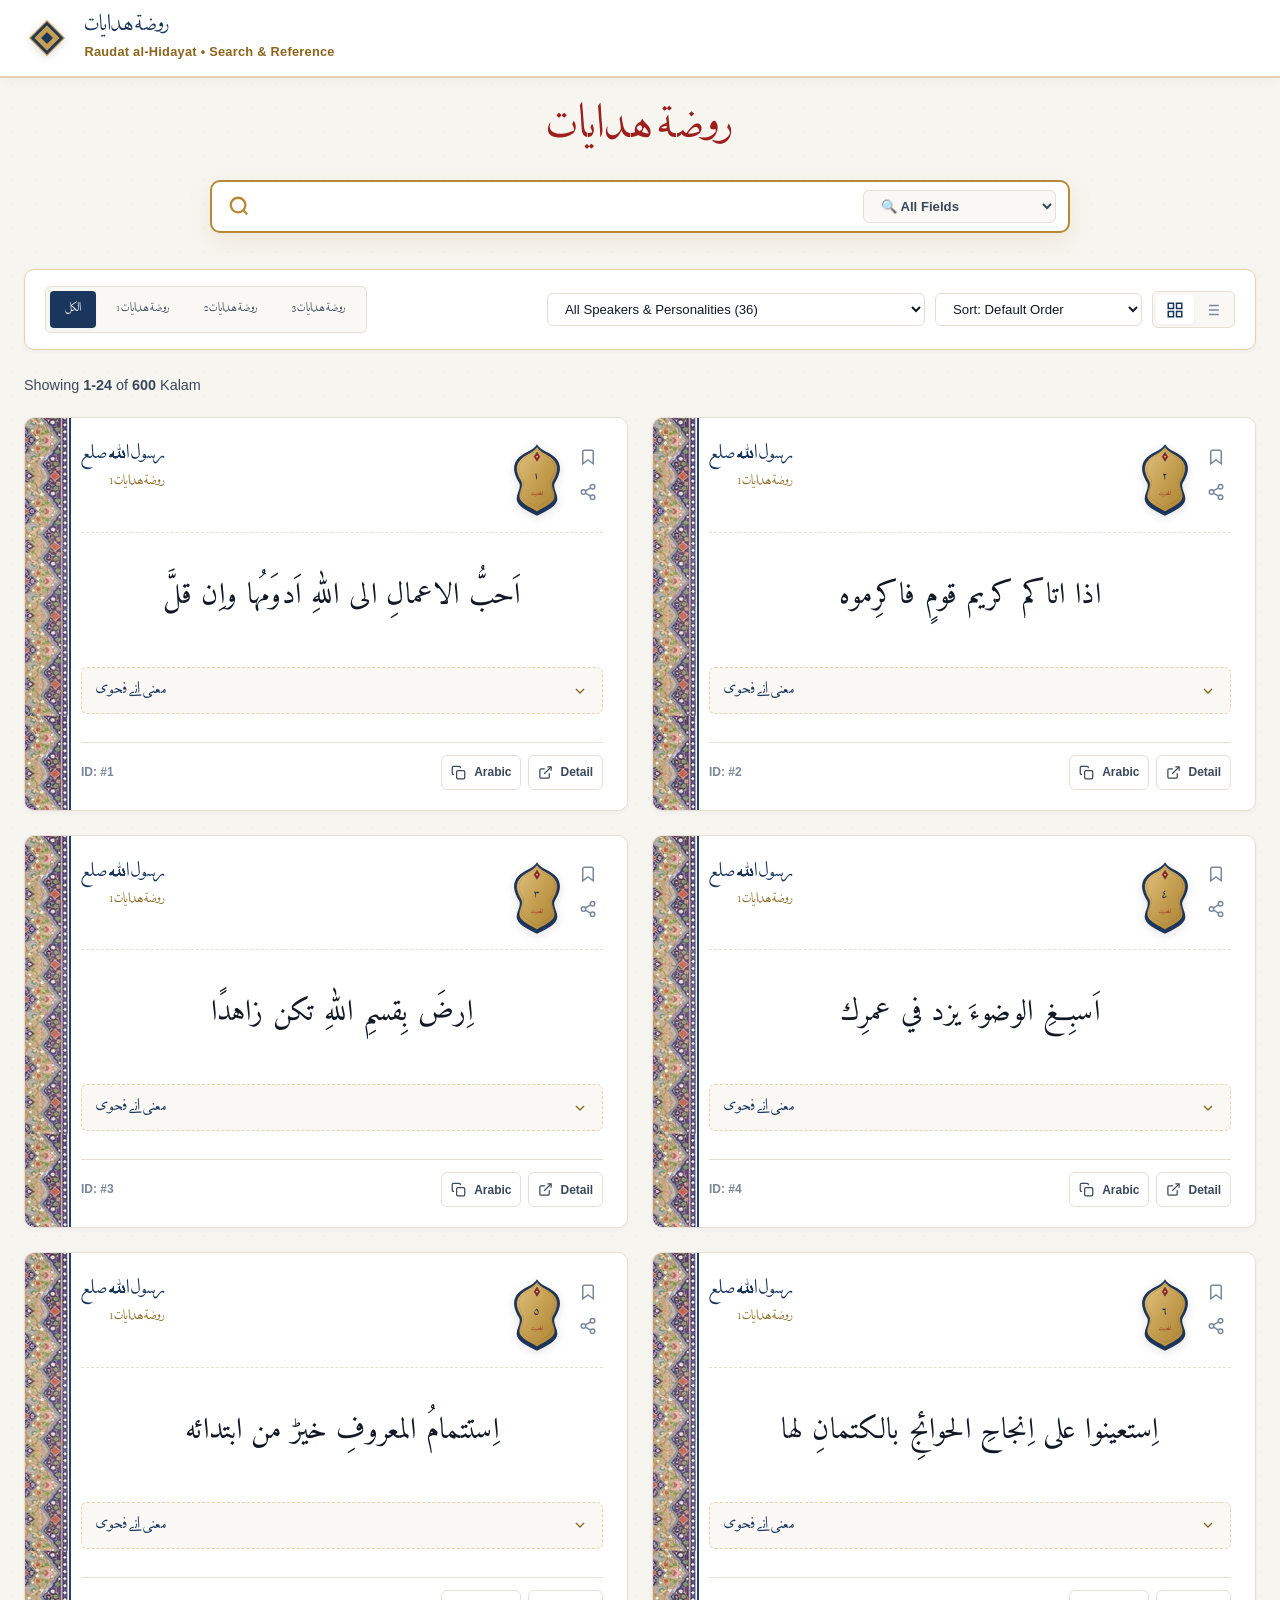
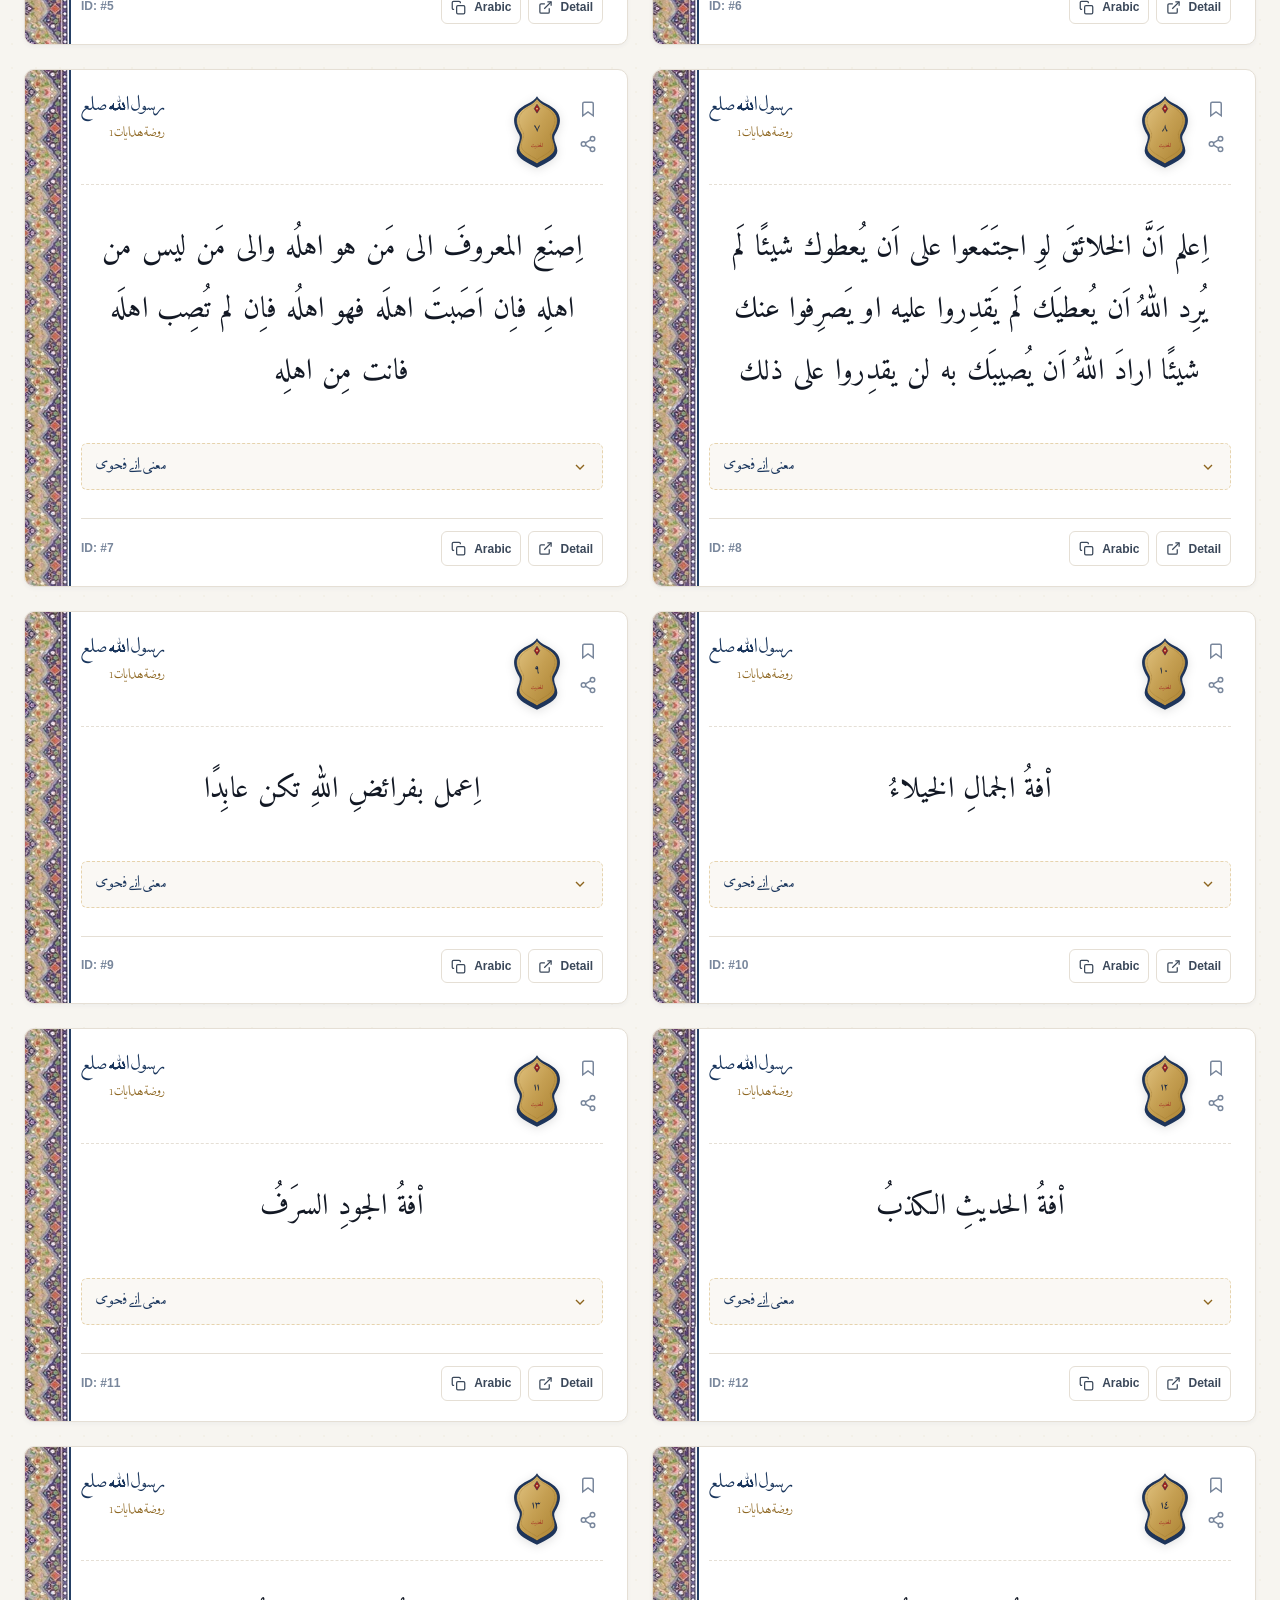
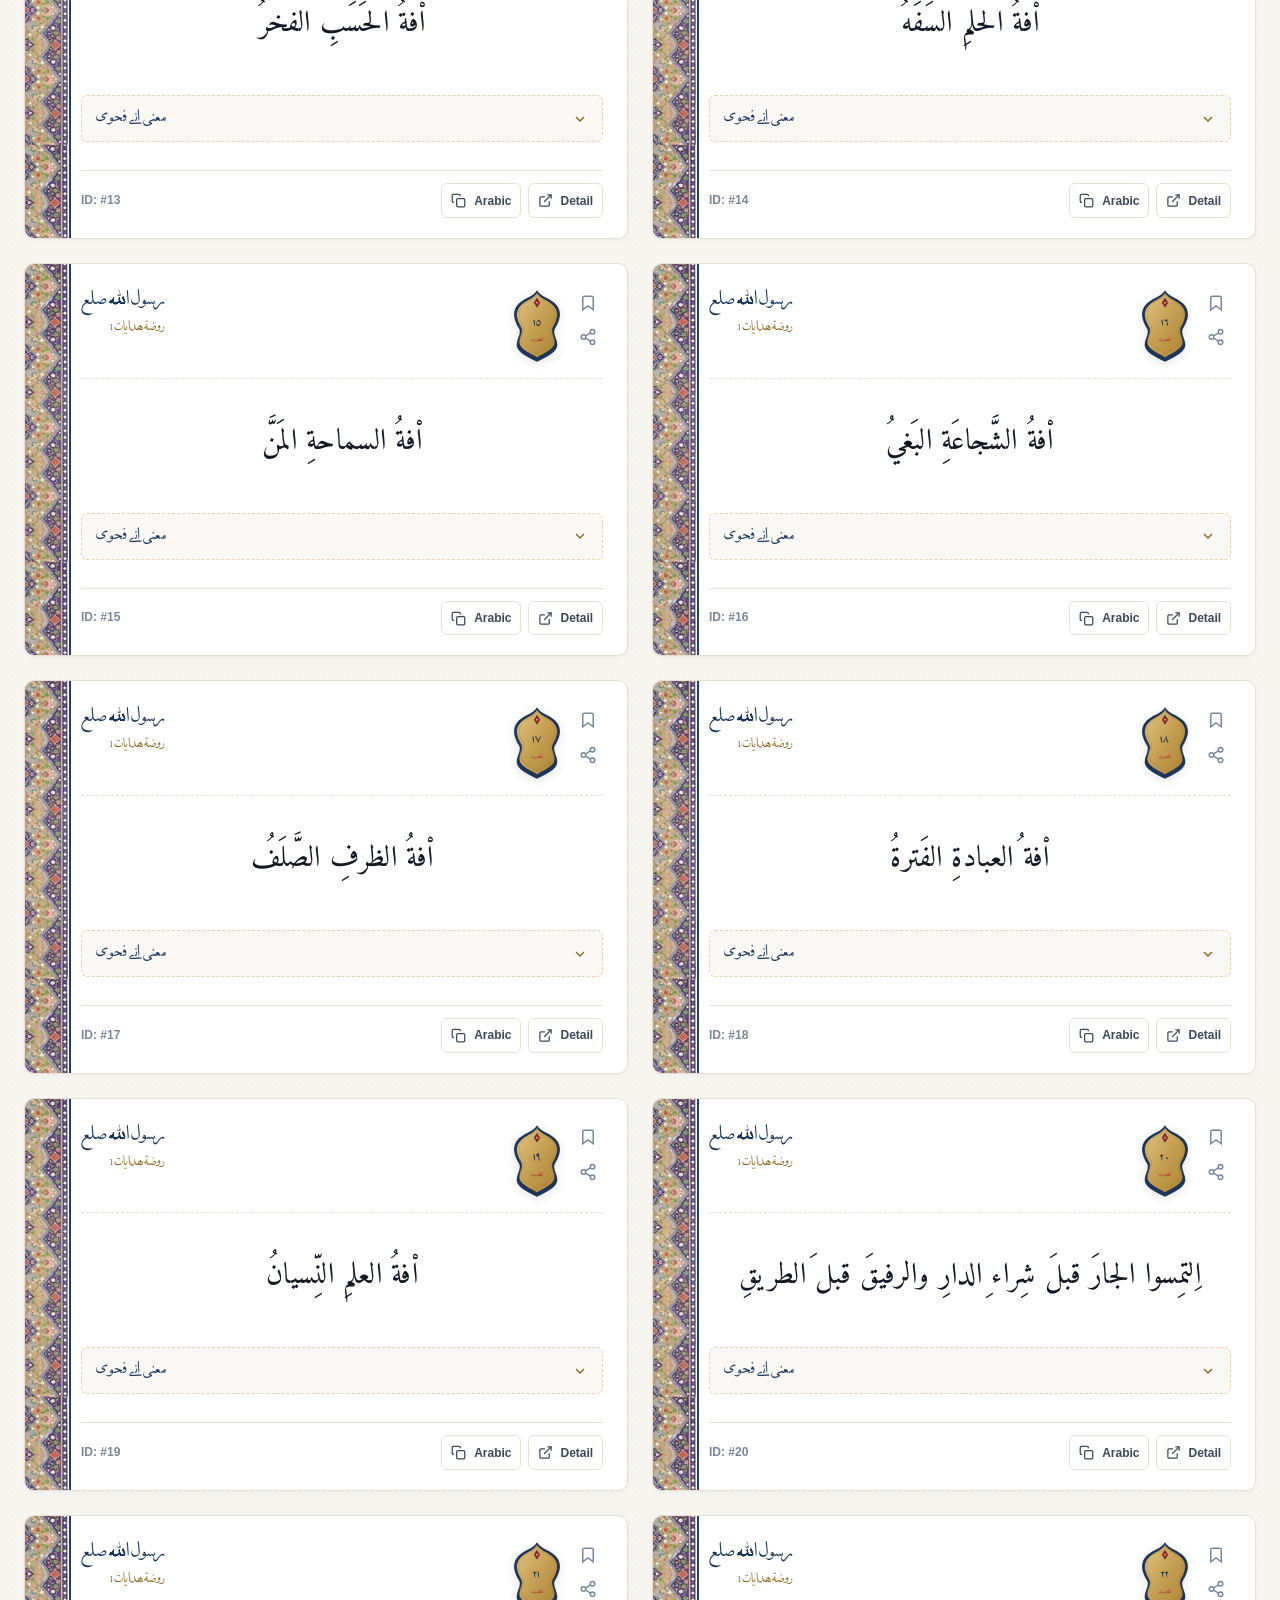
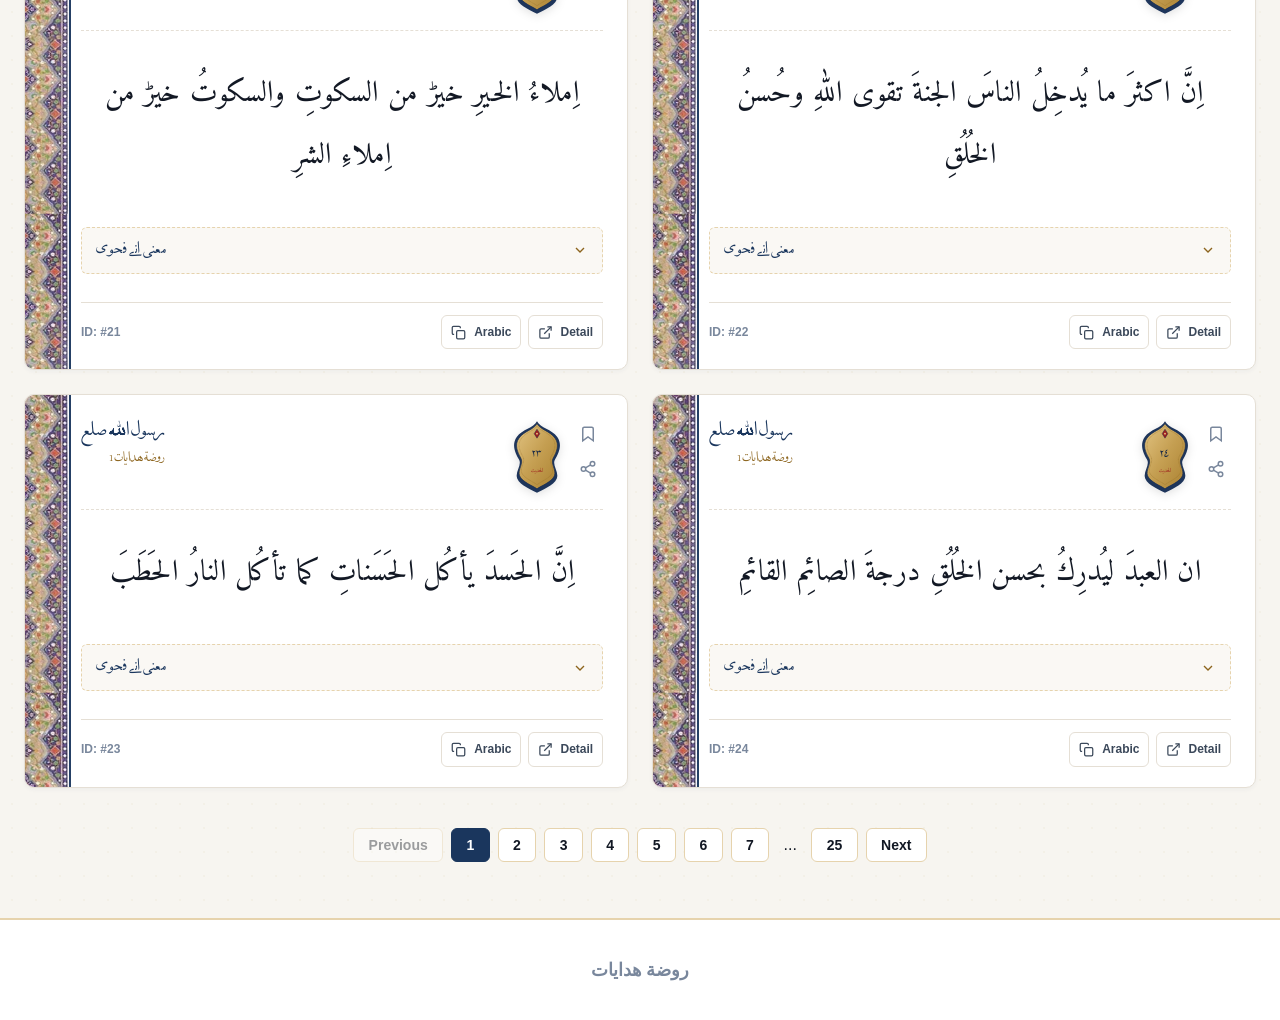
==== index.html @ 9f3b9588 "Update collapsible translation label to معنى انے فحوى" ====
<!DOCTYPE html>
<html lang="en" data-theme="light">
<head>
  <meta charset="UTF-8">
  <meta name="viewport" content="width=device-width, initial-scale=1.0">
  <title>Raudat al-Hidayat • Search Engine & Knowledge Base</title>
  <meta name="description" content="Comprehensive full-text search engine for Raudat al-Hidayat (روضة هدايات) with Arabic, Lisan al-Dawat, and English translations.">
  <link rel="stylesheet" href="css/fonts.css?v=4.5">
  <link rel="stylesheet" href="css/styles.css?v=4.5">
</head>
<body>

  <!-- App Header -->
  <header class="app-header">
    <div class="container">
      <nav class="header-nav">
        <a href="javascript:void(0)" class="brand-logo" onclick="resetFilters()" style="cursor:pointer;">
          <div class="brand-crest">
            <svg width="38" height="38" viewBox="0 0 100 100" fill="none">
              <polygon points="50,5 95,50 50,95 5,50" fill="#1a365d" stroke="#b68936" stroke-width="3" />
              <polygon points="50,16 84,50 50,84 16,50" fill="#c59f52" stroke="#1a365d" stroke-width="1.5" />
              <polygon points="50,34 66,50 50,66 34,50" fill="#1a365d" stroke="#b68936" stroke-width="1" />
            </svg>
          </div>
          <div class="brand-text">
            <h1>روضة هدايات</h1>
            <p>Raudat al-Hidayat • Search & Reference</p>
          </div>
        </a>
      </nav>
    </div>
  </header>

  <!-- Main Content Container -->
  <main class="container">
    <!-- Hero Section -->
    <section class="hero-section">
      <h2 class="hero-title-arabic">روضة هدايات</h2>

      <!-- Search Box -->
      <div class="search-wrapper">
        <div class="search-box">
          <svg class="search-icon-svg" width="22" height="22" viewBox="0 0 24 24" fill="none" stroke="currentColor" stroke-width="2.5">
            <circle cx="11" cy="11" r="8"></circle><line x1="21" y1="21" x2="16.65" y2="16.65"></line>
          </svg>
          <input 
            type="text" 
            id="searchInput" 
            class="search-input" 
            placeholder=""
            autocomplete="off"
            spellcheck="false"
          >
          <button id="searchClearBtn" class="search-clear-btn" title="Clear Search">
            <svg width="18" height="18" viewBox="0 0 24 24" fill="none" stroke="currentColor" stroke-width="2"><line x1="18" y1="6" x2="6" y2="18"></line><line x1="6" y1="6" x2="18" y2="18"></line></svg>
          </button>
          <select id="searchScopeSelect" class="search-scope-select" onchange="setScope(this.value)" title="Search Scope">
            <option value="all">🔍 All Fields</option>
            <option value="arabic">📜 Arabic Only</option>
            <option value="ld">📖 Lisan al-Dawat Only</option>
            <option value="english">🌐 English Only</option>
            <option value="stated_by">👤 Speaker Only</option>
          </select>
        </div>
      </div>
    </section>

    <!-- Filters and Controls Bar -->
    <section class="filter-bar">
      <div class="filter-top-row">
        <!-- Volume Tabs -->
        <div class="volume-tabs">
          <button class="vol-tab active" data-vol="all" onclick="setVolume('all')">الكل</button>
          <button class="vol-tab" data-vol="روضة هدايات 1" onclick="setVolume('روضة هدايات 1')">روضة هدايات 1</button>
          <button class="vol-tab" data-vol="روضة هدايات 2" onclick="setVolume('روضة هدايات 2')">روضة هدايات 2</button>
          <button class="vol-tab" data-vol="روضة هدايات 3" onclick="setVolume('روضة هدايات 3')">روضة هدايات 3</button>
        </div>

        <!-- Speaker Filter, Sort & View Controls -->
        <div class="filter-controls-group">
          <select id="speakerSelect" class="select-control" onchange="setSpeaker(this.value)">
            <option value="all">All Speakers & Personalities</option>
          </select>

          <select id="sortSelect" class="select-control" onchange="setSort(this.value)">
            <option value="default">Sort: Default Order</option>
            <option value="serial_asc">Sort: Serial # (Ascending)</option>
            <option value="serial_desc">Sort: Serial # (Descending)</option>
            <option value="arabic_asc">Sort: Arabic (Alphabetical)</option>
            <option value="english_asc">Sort: English (A-Z)</option>
          </select>

          <!-- View Toggle (Grid / Table) -->
          <div class="view-toggle">
            <button class="view-btn active" data-view="grid" onclick="setViewMode('grid')" title="Grid Card View">
              <svg width="18" height="18" viewBox="0 0 24 24" fill="none" stroke="currentColor" stroke-width="2"><rect x="3" y="3" width="7" height="7"></rect><rect x="14" y="3" width="7" height="7"></rect><rect x="14" y="14" width="7" height="7"></rect><rect x="3" y="14" width="7" height="7"></rect></svg>
            </button>
            <button class="view-btn" data-view="table" onclick="setViewMode('table')" title="Compact Table View">
              <svg width="18" height="18" viewBox="0 0 24 24" fill="none" stroke="currentColor" stroke-width="2"><line x1="8" y1="6" x2="21" y2="6"></line><line x1="8" y1="12" x2="21" y2="12"></line><line x1="8" y1="18" x2="21" y2="18"></line><line x1="3" y1="6" x2="3.01" y2="6"></line><line x1="3" y1="12" x2="3.01" y2="12"></line><line x1="3" y1="18" x2="3.01" y2="18"></line></svg>
            </button>
          </div>
        </div>
      </div>
    </section>

    <!-- Results Status Bar -->
    <div class="results-summary-bar">
      <div id="resultsCount">Loading records...</div>
      <div id="activeFilterChips" class="active-filters-chips"></div>
    </div>

    <!-- Results Dynamic Container -->
    <div id="resultsContainer"></div>

    <!-- Pagination -->
    <div id="paginationBar" class="pagination-bar"></div>
  </main>

  <!-- Detail Modal -->
  <div id="detailModal" class="modal-backdrop">
    <div class="modal-container" id="detailModalContainer"></div>
  </div>

  <!-- Statistics Modal -->
  <div id="statsModal" class="modal-backdrop">
    <div class="modal-container" style="max-width: 650px;">
      <div class="modal-header">
        <h3 style="font-size:1.15rem;font-weight:700;">📊 Dataset Analytics & Statistics</h3>
        <button class="icon-btn-sm" onclick="closeStatsModal()">
          <svg width="20" height="20" viewBox="0 0 24 24" fill="none" stroke="currentColor" stroke-width="2"><line x1="18" y1="6" x2="6" y2="18"></line><line x1="6" y1="6" x2="18" y2="18"></line></svg>
        </button>
      </div>
      <div class="modal-body" id="statsModalBody"></div>
      <div class="modal-footer" style="justify-content: flex-end;">
        <button class="btn btn-primary" onclick="closeStatsModal()">Close</button>
      </div>
    </div>
  </div>

  <!-- App Footer -->
  <footer class="app-footer">
    <div class="container">
      <p style="font-weight:600;font-family:var(--font-arabic-heading);font-size:1.1rem;">روضة هدايات</p>
    </div>
  </footer>

  <!-- Scripts -->
  <script src="data/raudat_data.js?v=4.5"></script>
  <script src="js/app.js?v=4.5"></script>
</body>
</html>
---- css/fonts.css ----
/* ==========================================================================
   Custom Dawat & Fatemi Typography Fonts (All Weights Support)
   ========================================================================== */

/* Al-Fatemi */
@font-face {
  font-family: 'Al-Fatemi';
  src: url('../fonts/Al-Fatemi.ttf') format('truetype');
  font-weight: 100 900;
  font-style: normal;
  font-display: swap;
}
@font-face {
  font-family: 'Al-Fatemi';
  src: url('../fonts/Al-Fatemi.ttf') format('truetype');
  font-weight: 700;
  font-style: normal;
  font-display: swap;
}

/* Al-Kanz */
@font-face {
  font-family: 'Al-Kanz';
  src: url('../fonts/Al-Kanz.ttf') format('truetype');
  font-weight: 100 900;
  font-style: normal;
  font-display: swap;
}
@font-face {
  font-family: 'Al-Kanz';
  src: url('../fonts/Al-Kanz.ttf') format('truetype');
  font-weight: 700;
  font-style: normal;
  font-display: swap;
}

/* Kanz-al-Marjaan */
@font-face {
  font-family: 'Kanz-al-Marjaan';
  src: url('../fonts/Kanz-al-Marjaan.ttf') format('truetype');
  font-weight: 100 900;
  font-style: normal;
  font-display: swap;
}
@font-face {
  font-family: 'Kanz-al-Marjaan';
  src: url('../fonts/Kanz-al-Marjaan.ttf') format('truetype');
  font-weight: 700;
  font-style: normal;
  font-display: swap;
}

/* Kanz-al-Lulu */
@font-face {
  font-family: 'Kanz-al-Lulu';
  src: url('../fonts/Kanz-al-Lulu.ttf') format('truetype');
  font-weight: 100 900;
  font-style: normal;
  font-display: swap;
}
@font-face {
  font-family: 'Kanz-al-Lulu';
  src: url('../fonts/Kanz-al-Lulu.ttf') format('truetype');
  font-weight: 700;
  font-style: normal;
  font-display: swap;
}

/* Kanz-al-Yaqoot */
@font-face {
  font-family: 'Kanz-al-Yaqoot';
  src: url('../fonts/Kanz-al-Yaqoot.ttf') format('truetype');
  font-weight: 100 900;
  font-style: normal;
  font-display: swap;
}
@font-face {
  font-family: 'Kanz-al-Yaqoot';
  src: url('../fonts/Kanz-al-Yaqoot.ttf') format('truetype');
  font-weight: 700;
  font-style: normal;
  font-display: swap;
}

/* Amiri */
@font-face {
  font-family: 'Amiri';
  src: url('../fonts/Amiri-Regular.ttf') format('truetype');
  font-weight: 100 900;
  font-style: normal;
  font-display: swap;
}
@font-face {
  font-family: 'Amiri';
  src: url('../fonts/Amiri-Regular.ttf') format('truetype');
  font-weight: 700;
  font-style: normal;
  font-display: swap;
}
---- css/styles.css ----
@import url('fonts.css');

:root {
  /* Authentic Book Theme Color Palette */
  --theme-lapis: #1a365d;
  --theme-lapis-hover: #102646;
  --theme-lapis-light: #f0f4f9;
  --theme-lapis-border: #cbd8e8;

  --theme-gold: #b68936;
  --theme-gold-hover: #9c7125;
  --theme-gold-light: #fbf7ee;
  --theme-gold-border: #e6d3ad;
  --theme-gold-dark: #8c641d;

  --theme-crimson: #9e1e1e;
  --theme-crimson-light: #fdf2f2;
  --theme-crimson-border: #fca5a5;

  --bg-main: #f7f5f0;
  --bg-surface: #ffffff;
  --bg-card: #ffffff;
  --bg-elevated: #faf8f4;
  
  --text-primary: #121824;
  --text-secondary: #3b485a;
  --text-muted: #79879c;
  --border-color: #e5dfd5;
  
  --highlight-bg: #fef08a;
  --highlight-text: #854d0e;

  --shadow-sm: 0 2px 4px rgba(26, 54, 93, 0.04);
  --shadow-md: 0 6px 16px rgba(26, 54, 93, 0.08), 0 2px 6px rgba(0, 0, 0, 0.04);
  --shadow-lg: 0 12px 28px rgba(26, 54, 93, 0.12), 0 4px 10px rgba(0, 0, 0, 0.06);

  --radius-sm: 6px;
  --radius-md: 10px;
  --radius-lg: 16px;
  --radius-full: 9999px;

  --font-arabic: 'Al-Fatemi', 'Kanz-al-Marjaan', 'Al-Kanz', 'Amiri', serif;
  --font-ld: 'Al-Fatemi', 'Al-Kanz', 'Kanz-al-Lulu', 'Kanz-al-Yaqoot', serif;
  --font-ui: -apple-system, BlinkMacSystemFont, 'Segoe UI', Roboto, Helvetica, Arial, sans-serif;
}

[data-theme="dark"] {
  --theme-lapis: #38bdf8;
  --theme-lapis-hover: #7dd3fc;
  --theme-lapis-light: #0d1e36;
  --theme-lapis-border: #1e3a5f;

  --theme-gold: #d4af37;
  --theme-gold-hover: #e5c158;
  --theme-gold-light: #241e12;
  --theme-gold-border: #4d3e20;
  --theme-gold-dark: #f3d48c;

  --theme-crimson: #f87171;
  --theme-crimson-light: #2c1212;
  --theme-crimson-border: #601818;

  --bg-main: #0c121e;
  --bg-surface: #131d2e;
  --bg-card: #152238;
  --bg-elevated: #1a2a44;

  --text-primary: #f8fafc;
  --text-secondary: #cbd5e1;
  --text-muted: #64748b;
  --border-color: #243550;

  --highlight-bg: #854d0e;
  --highlight-text: #fef08a;

  --shadow-sm: 0 2px 4px rgba(0, 0, 0, 0.4);
  --shadow-md: 0 6px 16px rgba(0, 0, 0, 0.5);
  --shadow-lg: 0 12px 28px rgba(0, 0, 0, 0.6);
}

* {
  box-sizing: border-box;
  margin: 0;
  padding: 0;
}

body {
  font-family: var(--font-ui);
  background-color: var(--bg-main);
  background-image: radial-gradient(rgba(182, 137, 54, 0.05) 1px, transparent 1px);
  background-size: 24px 24px;
  color: var(--text-primary);
  line-height: 1.6;
  min-height: 100vh;
  transition: background-color 0.25s ease, color 0.25s ease;
}

/* Container */
.container {
  max-width: 1360px;
  margin: 0 auto;
  padding: 0 1.5rem;
}

/* Header */
.app-header {
  background: var(--bg-surface);
  border-bottom: 2px solid var(--theme-gold-border);
  position: sticky;
  top: 0;
  z-index: 40;
  backdrop-filter: blur(10px);
  box-shadow: 0 2px 10px rgba(0, 0, 0, 0.04);
}

.header-nav {
  display: flex;
  align-items: center;
  justify-content: space-between;
  height: 76px;
}

.brand-logo {
  display: flex;
  align-items: center;
  gap: 0.9rem;
  text-decoration: none;
  color: inherit;
}

.brand-crest {
  width: 46px;
  height: 46px;
  display: flex;
  align-items: center;
  justify-content: center;
  filter: drop-shadow(0 2px 4px rgba(0,0,0,0.15));
}

.brand-text h1 {
  font-family: var(--font-arabic);
  font-size: 1.45rem;
  font-weight: 700;
  color: var(--theme-lapis);
  line-height: 1.2;
}

[data-theme="dark"] .brand-text h1 {
  color: var(--theme-gold);
}

.brand-text p {
  font-size: 0.8rem;
  color: var(--theme-gold-dark);
  font-weight: 600;
  letter-spacing: 0.02em;
}

.header-actions {
  display: flex;
  align-items: center;
  gap: 0.65rem;
}

/* Buttons */
.btn {
  display: inline-flex;
  align-items: center;
  justify-content: center;
  gap: 0.5rem;
  padding: 0.5rem 1rem;
  border-radius: var(--radius-sm);
  font-size: 0.875rem;
  font-weight: 600;
  cursor: pointer;
  border: 1px solid transparent;
  transition: all 0.2s ease;
  background: transparent;
  color: var(--text-primary);
  font-family: inherit;
}

.btn-icon {
  padding: 0.55rem;
  border-radius: var(--radius-sm);
  border: 1px solid var(--border-color);
  background: var(--bg-surface);
  color: var(--text-secondary);
}

.btn-icon:hover {
  background: var(--theme-gold-light);
  color: var(--theme-lapis);
  border-color: var(--theme-gold);
}

.btn-gold {
  background: linear-gradient(135deg, #c59f52 0%, #b08838 100%);
  color: #ffffff;
  border: 1px solid #9c7125;
  box-shadow: 0 2px 6px rgba(182, 137, 54, 0.25);
}

.btn-gold:hover {
  background: linear-gradient(135deg, #d4af5f 0%, #b88f3d 100%);
  color: #fff;
  transform: translateY(-1px);
}

.btn-primary {
  background: var(--theme-lapis);
  color: #ffffff;
}

.btn-primary:hover {
  background: var(--theme-lapis-hover);
}

.badge {
  display: inline-flex;
  align-items: center;
  padding: 0.25rem 0.65rem;
  border-radius: var(--radius-full);
  font-size: 0.75rem;
  font-weight: 600;
  line-height: 1;
}

.badge-lapis {
  background: var(--theme-lapis-light);
  color: var(--theme-lapis);
  border: 1px solid var(--theme-lapis-border);
}

.badge-gold {
  background: var(--theme-gold-light);
  color: var(--theme-gold-dark);
  border: 1px solid var(--theme-gold-border);
}

.badge-crimson {
  background: var(--theme-crimson-light);
  color: var(--theme-crimson);
  border: 1px solid var(--theme-crimson-border);
}

/* Hero Section */
.hero-section {
  padding: 1.5rem 0 1rem;
  text-align: center;
}

.hero-title-arabic {
  font-family: var(--font-arabic);
  font-size: 3rem;
  font-weight: 700;
  color: var(--theme-crimson);
  margin-bottom: 1.25rem;
  line-height: 1.2;
  letter-spacing: 0.02em;
}

/* Search Box Component */
.search-wrapper {
  max-width: 860px;
  margin: 0 auto 1.25rem;
  position: relative;
}

.search-box {
  background: var(--bg-surface);
  border: 2px solid var(--theme-gold);
  border-radius: var(--radius-md);
  padding: 0.5rem 0.75rem 0.5rem 1rem;
  display: flex;
  align-items: center;
  gap: 0.75rem;
  box-shadow: 0 8px 24px rgba(182, 137, 54, 0.12);
  transition: box-shadow 0.2s, border-color 0.2s;
}

.search-box:focus-within {
  box-shadow: 0 10px 28px rgba(26, 54, 93, 0.18);
  border-color: var(--theme-lapis);
}

.search-icon-svg {
  color: var(--theme-gold);
  flex-shrink: 0;
}

.search-input {
  flex: 1;
  border: none;
  outline: none;
  font-size: 1.15rem;
  background: transparent;
  color: var(--text-primary);
  font-family: inherit;
  width: 100%;
}

.search-input::placeholder {
  color: var(--text-muted);
}

.search-clear-btn {
  background: none;
  border: none;
  color: var(--text-muted);
  cursor: pointer;
  padding: 0.25rem;
  border-radius: var(--radius-full);
  display: none;
  align-items: center;
}

.search-clear-btn:hover {
  color: var(--theme-crimson);
  background: var(--bg-elevated);
}

.search-scope-select {
  background: var(--bg-elevated);
  border: 1px solid var(--border-color);
  color: var(--text-secondary);
  padding: 0.45rem 0.8rem;
  border-radius: var(--radius-sm);
  font-size: 0.825rem;
  font-weight: 600;
  outline: none;
  cursor: pointer;
}

/* Quick Topic Pills */
.quick-topics {
  display: flex;
  flex-wrap: wrap;
  align-items: center;
  justify-content: center;
  gap: 0.5rem;
  margin-bottom: 1.75rem;
}

.topic-pill {
  background: var(--bg-surface);
  border: 1px solid var(--theme-gold-border);
  color: var(--text-secondary);
  padding: 0.35rem 1rem;
  border-radius: var(--radius-full);
  font-size: 1.05rem;
  font-family: var(--font-arabic);
  cursor: pointer;
  transition: all 0.15s ease;
  user-select: none;
}

.topic-pill:hover {
  background: var(--theme-gold-light);
  border-color: var(--theme-gold);
  color: var(--theme-gold-dark);
  transform: translateY(-1px);
}

.topic-pill.active {
  background: var(--theme-gold);
  border-color: var(--theme-gold-dark);
  color: #fff;
}

/* Filter Controls Bar */
.filter-bar {
  background: var(--bg-surface);
  border: 1px solid var(--theme-gold-border);
  border-radius: var(--radius-md);
  padding: 1rem 1.25rem;
  margin-bottom: 1.5rem;
  display: flex;
  flex-direction: column;
  gap: 1rem;
  box-shadow: var(--shadow-sm);
}

.filter-top-row {
  display: flex;
  align-items: center;
  justify-content: space-between;
  flex-wrap: wrap;
  gap: 1rem;
}

.volume-tabs {
  display: flex;
  background: var(--bg-elevated);
  padding: 0.25rem;
  border-radius: var(--radius-sm);
  gap: 0.25rem;
  overflow-x: auto;
  border: 1px solid var(--border-color);
}

.vol-tab {
  background: transparent;
  border: none;
  padding: 0.45rem 0.95rem;
  border-radius: 4px;
  font-size: 0.825rem;
  font-weight: 600;
  color: var(--text-secondary);
  cursor: pointer;
  transition: all 0.15s;
  white-space: nowrap;
  font-family: var(--font-arabic);
}

.vol-tab:hover {
  color: var(--theme-lapis);
}

.vol-tab.active {
  background: var(--theme-lapis);
  color: #ffffff;
  box-shadow: var(--shadow-sm);
}

[data-theme="dark"] .vol-tab.active {
  background: var(--theme-gold);
  color: #0c121e;
}

.filter-controls-group {
  display: flex;
  align-items: center;
  gap: 0.65rem;
  flex-wrap: wrap;
}

.select-control {
  background: var(--bg-surface);
  border: 1px solid var(--border-color);
  border-radius: var(--radius-sm);
  color: var(--text-primary);
  padding: 0.45rem 0.8rem;
  font-size: 0.825rem;
  font-weight: 500;
  outline: none;
  cursor: pointer;
}

.select-control:focus {
  border-color: var(--theme-gold);
}

.view-toggle {
  display: flex;
  background: var(--bg-elevated);
  border-radius: var(--radius-sm);
  padding: 0.2rem;
  border: 1px solid var(--border-color);
}

.view-btn {
  background: transparent;
  border: none;
  padding: 0.35rem 0.6rem;
  border-radius: 4px;
  color: var(--text-muted);
  cursor: pointer;
  display: flex;
  align-items: center;
}

.view-btn.active {
  background: var(--bg-surface);
  color: var(--theme-lapis);
  box-shadow: var(--shadow-sm);
}

[data-theme="dark"] .view-btn.active {
  color: var(--theme-gold);
}

/* Results Status Bar */
.results-summary-bar {
  display: flex;
  align-items: center;
  justify-content: space-between;
  margin-bottom: 1.25rem;
  font-size: 0.9rem;
  color: var(--text-secondary);
}

.active-filters-chips {
  display: flex;
  flex-wrap: wrap;
  gap: 0.4rem;
  align-items: center;
}

.filter-chip {
  background: var(--theme-gold-light);
  color: var(--theme-gold-dark);
  border: 1px solid var(--theme-gold-border);
  padding: 0.2rem 0.6rem;
  border-radius: var(--radius-full);
  font-size: 0.75rem;
  font-weight: 600;
  display: inline-flex;
  align-items: center;
  gap: 0.35rem;
}

.filter-chip-remove {
  cursor: pointer;
  font-size: 0.9rem;
  font-weight: bold;
}

/* Cards Grid */
.cards-grid {
  display: grid;
  grid-template-columns: repeat(auto-fill, minmax(420px, 1fr));
  gap: 1.5rem;
  margin-bottom: 2.5rem;
}

/* Authentic Book Page Style Card */
.kalam-card {
  background: var(--bg-card);
  border: 1px solid var(--border-color);
  border-radius: var(--radius-md);
  padding: 1.5rem 1.5rem 1.25rem 3.5rem; /* Left padding for illuminated border strip */
  display: flex;
  flex-direction: column;
  gap: 1.25rem;
  box-shadow: var(--shadow-sm);
  transition: transform 0.2s ease, box-shadow 0.2s ease, border-color 0.2s ease;
  position: relative;
  overflow: hidden;
}

.kalam-card:hover {
  transform: translateY(-2px);
  box-shadow: var(--shadow-md);
  border-color: var(--theme-gold);
}

/* Left Margin: Illuminated Floral Ribbon */
.kalam-card::before {
  content: '';
  position: absolute;
  top: 0;
  left: 0;
  bottom: 0;
  width: 44px;
  background-image: url('../assets/illuminated_border.png');
  background-repeat: repeat-y;
  background-size: 44px auto;
  border-right: 2px solid var(--theme-lapis);
  opacity: 0.95;
  z-index: 1;
}

/* Top Header Bar */
.card-top-bar {
  display: flex;
  align-items: flex-start;
  justify-content: space-between;
  gap: 0.75rem;
  position: relative;
  z-index: 2;
  border-bottom: 1px dashed var(--border-color);
  padding-bottom: 0.85rem;
}

.card-speaker-block {
  display: flex;
  flex-direction: column;
  gap: 0.25rem;
}

.card-speaker-name {
  font-family: var(--font-arabic) !important;
  font-size: 1.25rem;
  font-weight: 700;
  color: var(--theme-lapis);
  direction: rtl;
  text-align: right;
  line-height: 1.3;
}

.card-sub-speaker {
  font-family: var(--font-arabic) !important;
  font-size: 0.95rem;
  font-weight: 600;
  color: #724b1b;
  direction: rtl;
  text-align: right;
  line-height: 1.2;
}

[data-theme="dark"] .card-speaker-name {
  color: var(--theme-gold);
}

[data-theme="dark"] .card-sub-speaker {
  color: #d7ccc8;
}

.card-volume-ref {
  font-family: var(--font-arabic) !important;
  font-size: 0.85rem;
  color: var(--theme-gold-dark);
  font-weight: 600;
  direction: rtl;
  text-align: right;
}

.card-top-right {
  display: flex;
  align-items: flex-start;
  gap: 0.5rem;
}

/* Vector Cartouche Badge */
.cartouche-badge-container {
  width: 58px;
  height: 76px;
  flex-shrink: 0;
  display: flex;
  align-items: center;
  justify-content: center;
  filter: drop-shadow(0 2px 5px rgba(0, 0, 0, 0.12));
}

.cartouche-svg {
  width: 100%;
  height: 100%;
}

.card-quick-actions {
  display: flex;
  flex-direction: column;
  gap: 0.35rem;
}

.icon-btn-sm {
  background: transparent;
  border: none;
  padding: 0.35rem;
  border-radius: var(--radius-sm);
  color: var(--text-muted);
  cursor: pointer;
  display: flex;
  align-items: center;
  justify-content: center;
  transition: all 0.15s;
}

.icon-btn-sm:hover {
  color: var(--theme-lapis);
  background: var(--bg-elevated);
}

.icon-btn-sm.active-fav {
  color: var(--theme-crimson);
}

/* Arabic Kalam Section (Book Calligraphy Style - Locked to Amiri) */
.card-arabic-content {
  direction: rtl;
  text-align: center;
  padding: 0.75rem 0.5rem;
  position: relative;
  z-index: 2;
}

.card-arabic-text {
  font-family: 'Amiri', serif !important;
  font-size: 1.85rem;
  line-height: 2.1;
  color: var(--text-primary);
  letter-spacing: 0.01em;
  font-weight: normal;
  text-shadow: 0 0 1px rgba(0,0,0,0.05);
}

/* Lisan al-Dawat Section (Book Typesetting - Locked to Kanz-al-Lulu) */
.card-ld-content {
  direction: rtl;
  text-align: center;
  background: var(--bg-elevated);
  border-radius: var(--radius-sm);
  padding: 0.95rem 1.25rem;
  border: 1px solid var(--theme-gold-border);
  position: relative;
  z-index: 2;
}

.card-ld-text {
  font-family: 'Kanz-al-Lulu', serif !important;
  font-size: 1.25rem;
  line-height: 1.9;
  color: var(--text-secondary);
}

/* English Translation Section (Locked to Amiri) */
.card-en-content {
  direction: ltr;
  text-align: left;
  background: var(--bg-surface);
  border-radius: var(--radius-sm);
  padding: 0.85rem 1.15rem;
  border: 1px solid var(--border-color);
  border-left: 3px solid var(--theme-lapis);
  position: relative;
  z-index: 2;
}

.card-en-label {
  font-size: 0.68rem;
  text-transform: uppercase;
  letter-spacing: 0.06em;
  color: var(--theme-lapis);
  font-weight: 700;
  margin-bottom: 0.25rem;
}

[data-theme="dark"] .card-en-label {
  color: var(--theme-gold);
}

.card-en-text {
  font-family: 'Amiri', serif !important;
  font-size: 1.05rem;
  line-height: 1.6;
  color: var(--text-primary);
}

/* Collapsible Translations Drawer in Cards */
.card-translations-wrapper {
  position: relative;
  z-index: 2;
  margin: 0.5rem 0;
  border-radius: var(--radius-sm);
  transition: all 0.3s ease;
}

.card-translations-toggle {
  width: 100%;
  display: flex;
  align-items: center;
  justify-content: space-between;
  background: var(--bg-elevated);
  border: 1px dashed var(--theme-gold-border);
  border-radius: var(--radius-sm);
  padding: 0.5rem 0.85rem;
  cursor: pointer;
  color: var(--theme-lapis);
  transition: all 0.2s ease;
  font-family: var(--font-arabic) !important;
}

[data-theme="dark"] .card-translations-toggle {
  color: var(--theme-gold);
  border-color: var(--theme-gold-border);
}

.card-translations-toggle:hover {
  background: var(--theme-gold-light);
  border-color: var(--theme-gold);
}

.toggle-label-arabic {
  font-size: 1.05rem;
  font-weight: 700;
  direction: rtl;
  letter-spacing: 0.02em;
}

.toggle-icon {
  transition: transform 0.25s ease;
  color: var(--theme-gold-dark);
}

.card-translations-wrapper.expanded .toggle-icon {
  transform: rotate(180deg);
}

.card-translations-drawer {
  display: none;
  flex-direction: column;
  gap: 0.75rem;
  margin-top: 0.65rem;
  animation: fadeInDrawer 0.25s ease;
}

.card-translations-wrapper.expanded .card-translations-drawer {
  display: flex;
}

@keyframes fadeInDrawer {
  from {
    opacity: 0;
    transform: translateY(-6px);
  }
  to {
    opacity: 1;
    transform: translateY(0);
  }
}

/* Card Footer */
.card-footer-bar {
  margin-top: auto;
  display: flex;
  align-items: center;
  justify-content: space-between;
  padding-top: 0.75rem;
  border-top: 1px solid var(--border-color);
  font-size: 0.8rem;
  position: relative;
  z-index: 2;
}

.card-id-badge {
  font-weight: 700;
  color: var(--text-muted);
  font-size: 0.75rem;
}

.card-action-buttons {
  display: flex;
  align-items: center;
  gap: 0.4rem;
}

/* Table View */
.table-view-wrapper {
  background: var(--bg-surface);
  border: 1px solid var(--theme-gold-border);
  border-radius: var(--radius-md);
  overflow-x: auto;
  box-shadow: var(--shadow-sm);
  margin-bottom: 2.5rem;
}

.kalam-table {
  width: 100%;
  border-collapse: collapse;
  font-size: 0.875rem;
  text-align: left;
}

.kalam-table th {
  background: var(--theme-lapis-light);
  color: var(--theme-lapis);
  padding: 0.85rem 1rem;
  font-weight: 700;
  border-bottom: 1px solid var(--theme-gold-border);
  white-space: nowrap;
}

[data-theme="dark"] .kalam-table th {
  background: var(--bg-elevated);
  color: var(--theme-gold);
}

.kalam-table td {
  padding: 1.1rem;
  border-bottom: 1px solid var(--border-color);
  vertical-align: top;
}

.kalam-table tr:hover td {
  background: var(--bg-elevated);
}

.td-arabic {
  font-family: 'Amiri', serif !important;
  font-size: 1.45rem;
  direction: rtl;
  text-align: right;
  min-width: 260px;
  line-height: 1.8;
}

.td-ld {
  font-family: 'Kanz-al-Lulu', serif !important;
  font-size: 1.15rem;
  direction: rtl;
  text-align: right;
  min-width: 240px;
  color: var(--text-secondary);
  line-height: 1.7;
}

.td-en {
  font-family: 'Amiri', serif !important;
  min-width: 220px;
  font-size: 1.05rem;
  line-height: 1.5;
}

/* Highlighted Search Terms */
mark.highlight {
  background-color: var(--highlight-bg);
  color: var(--highlight-text);
  padding: 0.1em 0.3em;
  border-radius: 3px;
  font-weight: 700;
}

/* Modals */
.modal-backdrop {
  position: fixed;
  inset: 0;
  background: rgba(12, 18, 30, 0.75);
  backdrop-filter: blur(5px);
  z-index: 60;
  display: flex;
  align-items: center;
  justify-content: center;
  padding: 1.5rem;
  opacity: 0;
  visibility: hidden;
  transition: opacity 0.2s, visibility 0.2s;
}

.modal-backdrop.active {
  opacity: 1;
  visibility: visible;
}

.modal-container {
  background: var(--bg-surface);
  border: 2px solid var(--theme-gold);
  border-radius: var(--radius-lg);
  max-width: 820px;
  width: 100%;
  max-height: 92vh;
  display: flex;
  flex-direction: column;
  box-shadow: var(--shadow-lg);
  transform: scale(0.96);
  transition: transform 0.2s ease;
  overflow: hidden;
  position: relative;
}

.modal-backdrop.active .modal-container {
  transform: scale(1);
}

.modal-header {
  padding: 1.25rem 1.75rem;
  border-bottom: 1px solid var(--theme-gold-border);
  display: flex;
  align-items: center;
  justify-content: space-between;
  background: var(--bg-elevated);
}

.modal-body {
  padding: 1.75rem 2rem 1.75rem 4.5rem; /* Left margin for illuminated border */
  overflow-y: auto;
  display: flex;
  flex-direction: column;
  gap: 1.5rem;
  position: relative;
}

.modal-body::before {
  content: '';
  position: absolute;
  top: 0;
  left: 0;
  bottom: 0;
  width: 52px;
  background-image: url('../assets/illuminated_border.png');
  background-repeat: repeat-y;
  background-size: 52px auto;
  border-right: 2px solid var(--theme-lapis);
  z-index: 1;
}

.modal-footer {
  padding: 1rem 1.75rem;
  border-top: 1px solid var(--border-color);
  display: flex;
  align-items: center;
  justify-content: space-between;
  background: var(--bg-elevated);
}

/* Empty State */
.empty-state {
  text-align: center;
  padding: 4.5rem 1.5rem;
  background: var(--bg-surface);
  border: 2px dashed var(--theme-gold-border);
  border-radius: var(--radius-lg);
  margin-bottom: 2.5rem;
}

.empty-icon {
  font-size: 3.5rem;
  margin-bottom: 1rem;
  color: var(--theme-gold);
}

/* Toast Notifications */
.toast-container {
  position: fixed;
  bottom: 1.5rem;
  right: 1.5rem;
  z-index: 100;
  display: flex;
  flex-direction: column;
  gap: 0.5rem;
}

.toast {
  background: var(--bg-surface);
  color: var(--text-primary);
  border: 1px solid var(--theme-gold-border);
  border-left: 4px solid var(--theme-gold);
  padding: 0.75rem 1.25rem;
  border-radius: var(--radius-sm);
  box-shadow: var(--shadow-lg);
  font-size: 0.875rem;
  font-weight: 600;
  display: flex;
  align-items: center;
  gap: 0.75rem;
  animation: slideInRight 0.25s ease-out;
}

@keyframes slideInRight {
  from { transform: translateX(100%); opacity: 0; }
  to { transform: translateX(0); opacity: 1; }
}

/* Pagination */
.pagination-bar {
  display: flex;
  align-items: center;
  justify-content: center;
  gap: 0.5rem;
  margin-bottom: 3.5rem;
}

.page-btn {
  padding: 0.5rem 0.9rem;
  border-radius: var(--radius-sm);
  border: 1px solid var(--theme-gold-border);
  background: var(--bg-surface);
  color: var(--text-primary);
  font-weight: 600;
  font-size: 0.875rem;
  cursor: pointer;
}

.page-btn:hover:not(:disabled) {
  background: var(--theme-gold-light);
  color: var(--theme-gold-dark);
}

.page-btn.active {
  background: var(--theme-lapis);
  color: #fff;
  border-color: var(--theme-lapis);
}

[data-theme="dark"] .page-btn.active {
  background: var(--theme-gold);
  color: #0c121e;
}

.page-btn:disabled {
  opacity: 0.4;
  cursor: not-allowed;
}

/* Stats Modal Grid */
.stats-grid {
  display: grid;
  grid-template-columns: repeat(auto-fit, minmax(180px, 1fr));
  gap: 1rem;
}

.stat-box {
  background: var(--bg-elevated);
  padding: 1.25rem;
  border-radius: var(--radius-md);
  text-align: center;
  border: 1px solid var(--theme-gold-border);
}

.stat-number {
  font-size: 2rem;
  font-weight: 800;
  color: var(--theme-lapis);
  margin-bottom: 0.25rem;
}

[data-theme="dark"] .stat-number {
  color: var(--theme-gold);
}

.stat-label {
  font-size: 0.8rem;
  color: var(--text-secondary);
  font-weight: 600;
}

/* Footer */
.app-footer {
  border-top: 2px solid var(--theme-gold-border);
  background: var(--bg-surface);
  padding: 2.25rem 0;
  text-align: center;
  color: var(--text-muted);
  font-size: 0.85rem;
}

/* Responsive */
@media (max-width: 768px) {
  .cards-grid {
    grid-template-columns: 1fr;
  }
  .header-nav {
    height: auto;
    padding: 0.75rem 0;
    flex-wrap: wrap;
    gap: 0.75rem;
  }
  .search-box {
    flex-direction: column;
    align-items: stretch;
    gap: 0.5rem;
  }
  .search-scope-select {
    width: 100%;
  }
  .hero-bismillah {
    font-size: 1.8rem;
  }
  .hero-title-arabic {
    font-size: 2rem;
  }
  .kalam-card {
    padding-left: 2.75rem;
  }
  .kalam-card::before {
    width: 32px;
    background-size: 32px auto;
  }
  .modal-body {
    padding-left: 3rem;
  }
  .modal-body::before {
    width: 36px;
    background-size: 36px auto;
  }
}
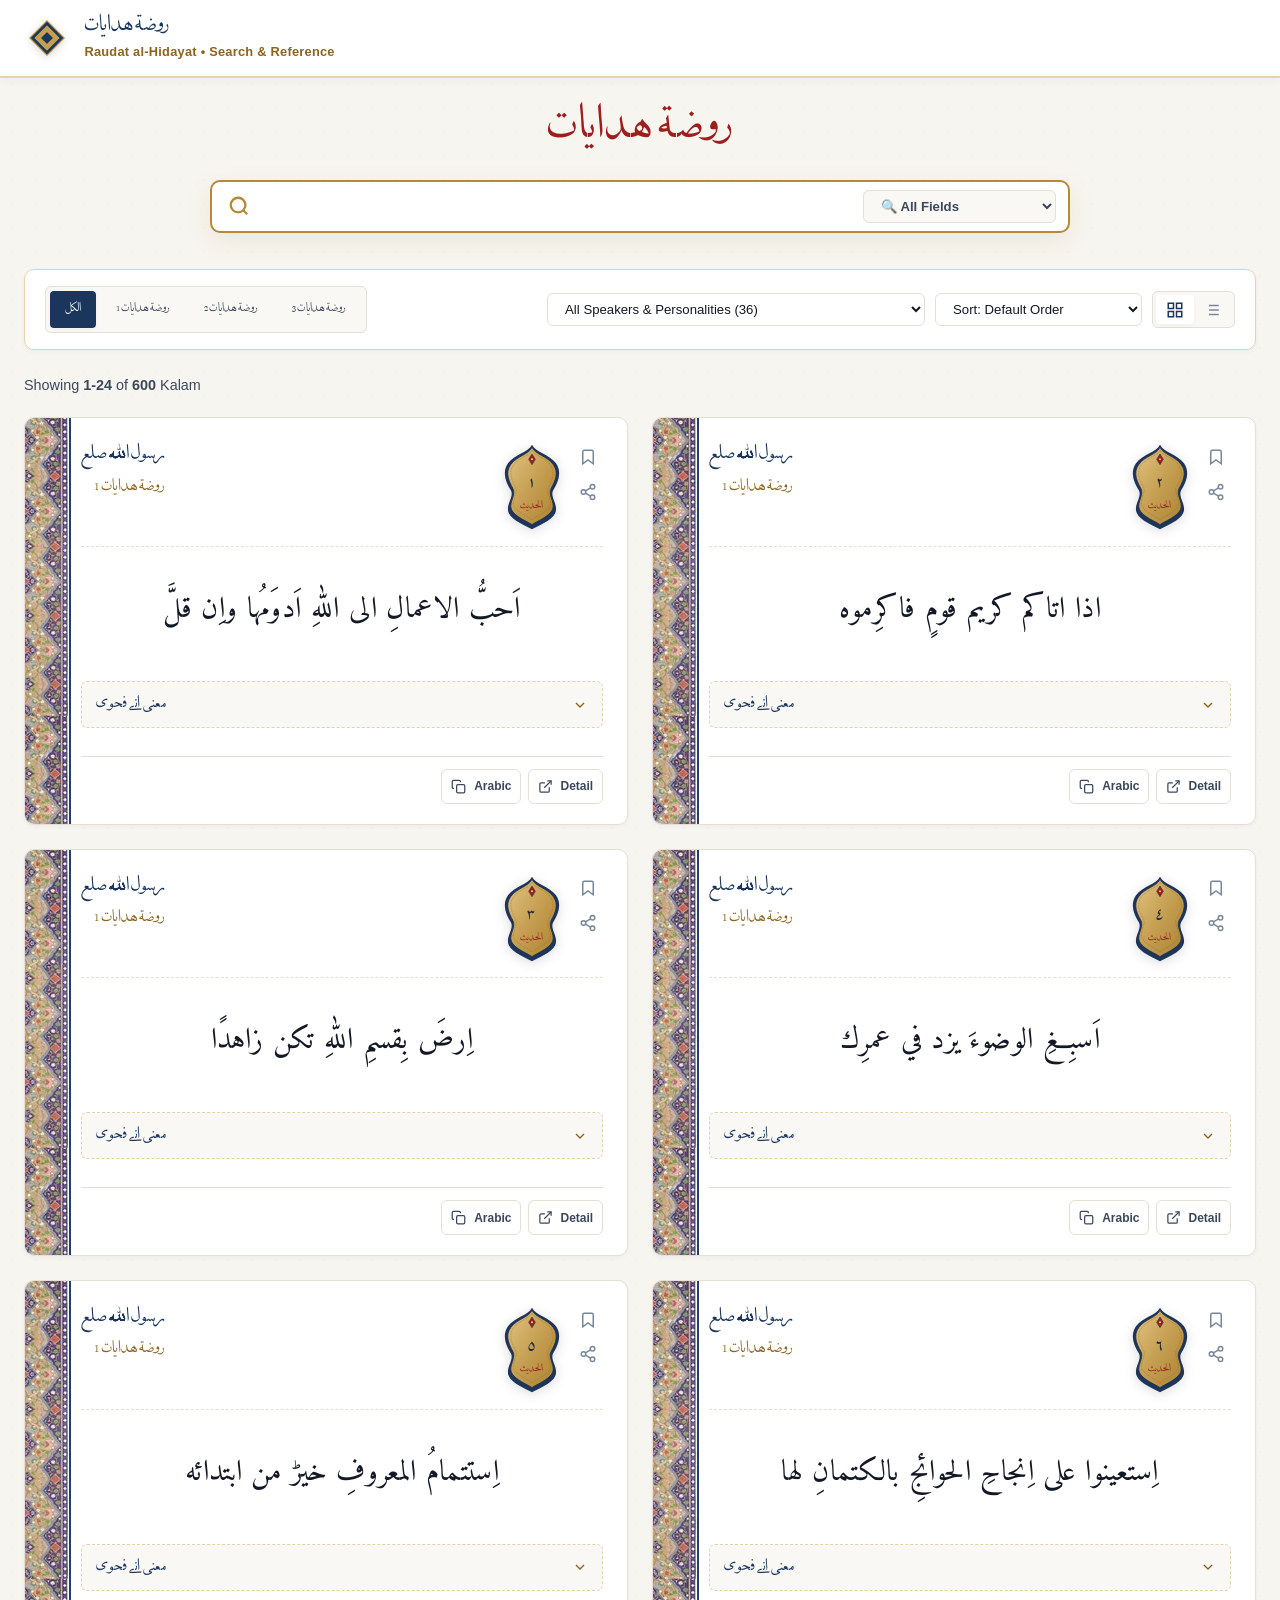
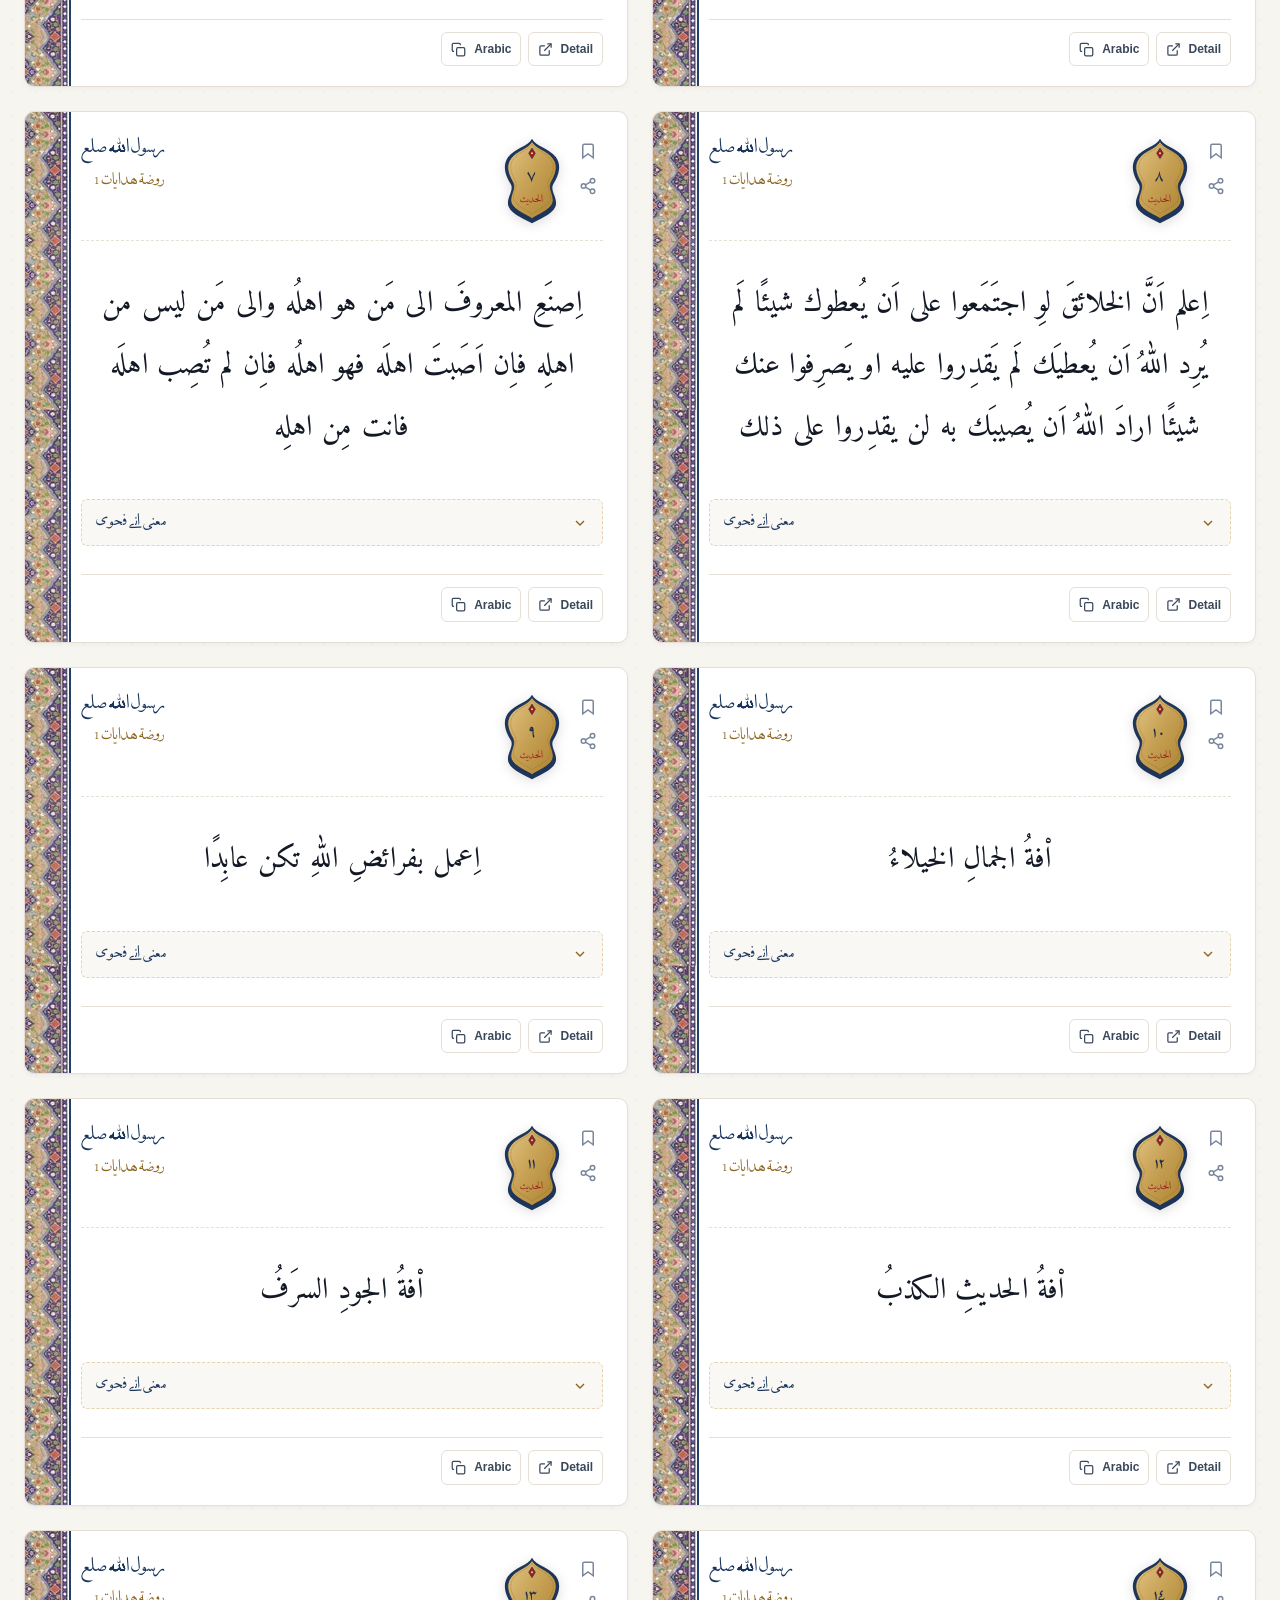
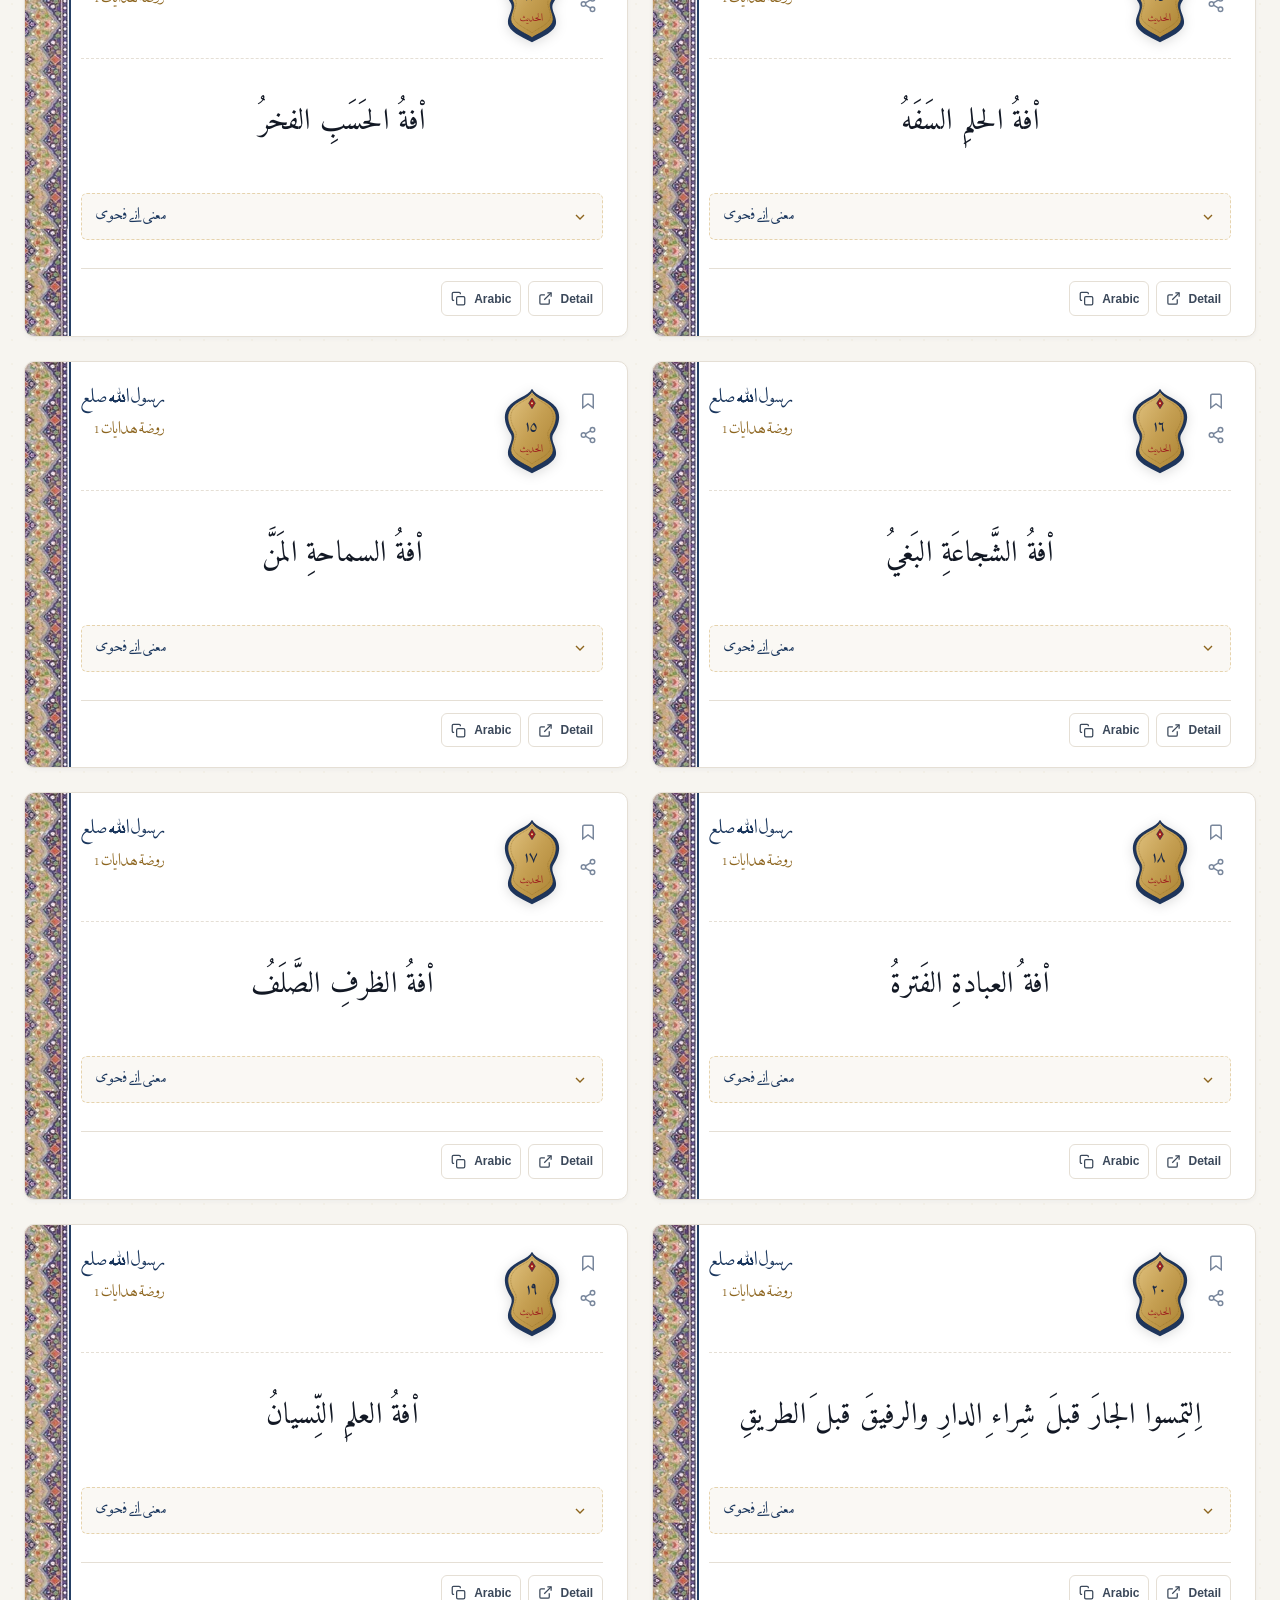
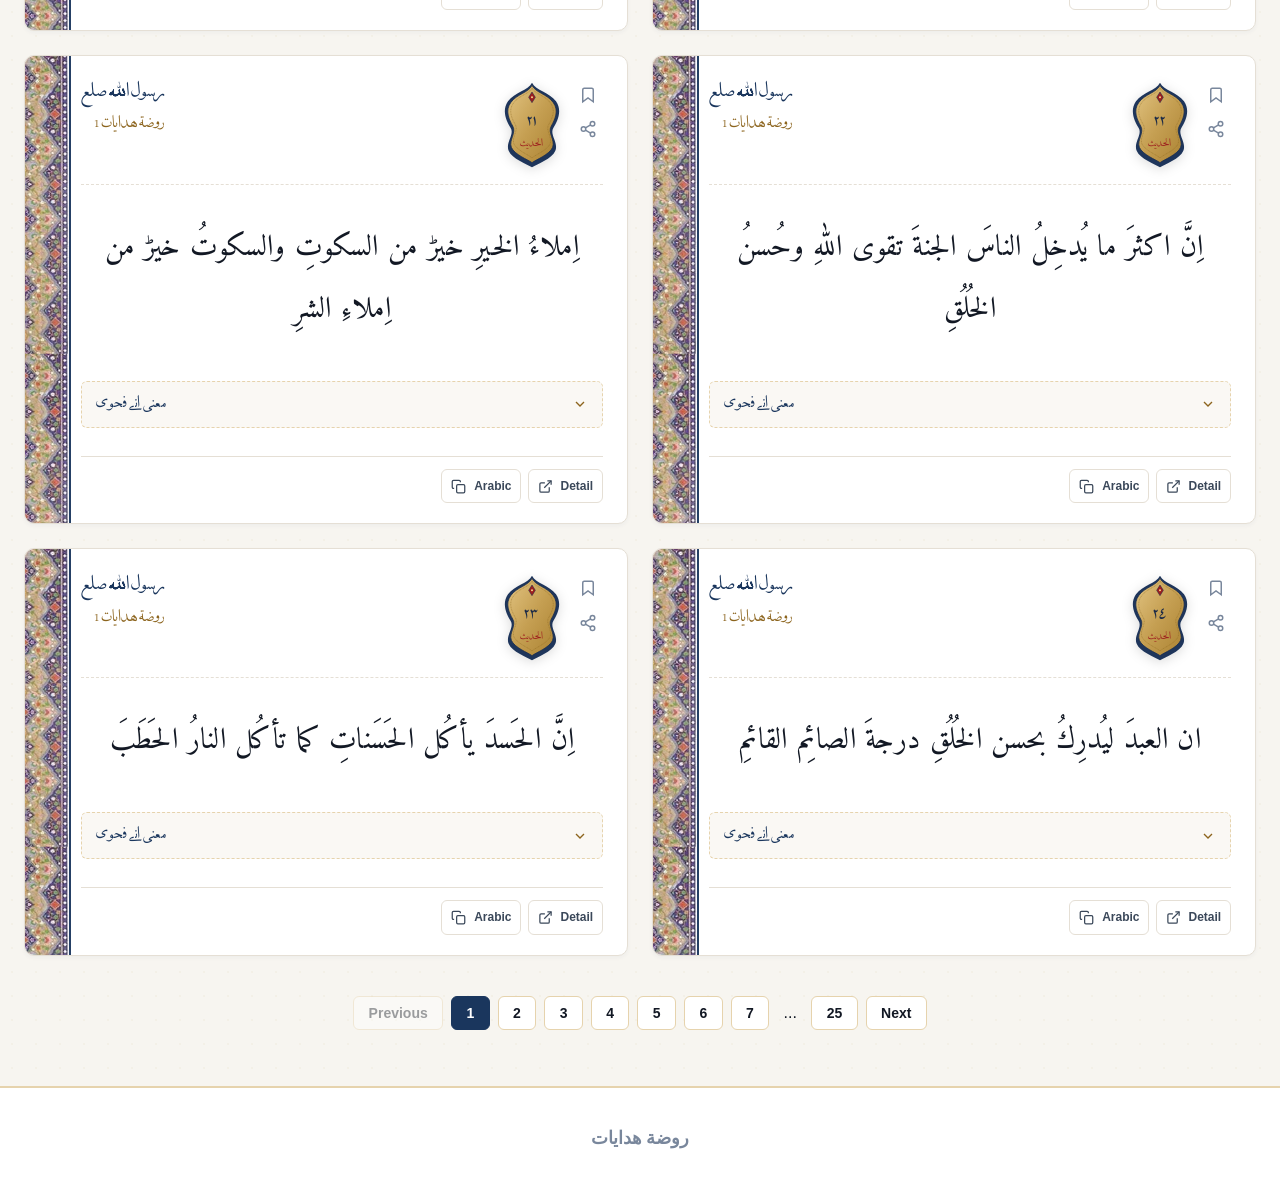
==== commit 9859fb1e: "Enlarge medallion badge text, increase volume ref font size, and remove ID badge" ====
--- a/index.html
+++ b/index.html
@@ -5,8 +5,8 @@
   <meta name="viewport" content="width=device-width, initial-scale=1.0">
   <title>Raudat al-Hidayat • Search Engine & Knowledge Base</title>
   <meta name="description" content="Comprehensive full-text search engine for Raudat al-Hidayat (روضة هدايات) with Arabic, Lisan al-Dawat, and English translations.">
-  <link rel="stylesheet" href="css/fonts.css?v=4.5">
-  <link rel="stylesheet" href="css/styles.css?v=4.5">
+  <link rel="stylesheet" href="css/fonts.css?v=4.6">
+  <link rel="stylesheet" href="css/styles.css?v=4.6">
 </head>
 <body>
 
@@ -145,7 +145,7 @@
   </footer>
 
   <!-- Scripts -->
-  <script src="data/raudat_data.js?v=4.5"></script>
-  <script src="js/app.js?v=4.5"></script>
+  <script src="data/raudat_data.js?v=4.6"></script>
+  <script src="js/app.js?v=4.6"></script>
 </body>
 </html>
--- a/css/styles.css
+++ b/css/styles.css
@@ -609,11 +609,12 @@
 
 .card-volume-ref {
   font-family: var(--font-arabic) !important;
-  font-size: 0.85rem;
+  font-size: 1.05rem;
   color: var(--theme-gold-dark);
-  font-weight: 600;
+  font-weight: 700;
   direction: rtl;
   text-align: right;
+  margin-top: 0.15rem;
 }
 
 .card-top-right {
@@ -624,13 +625,13 @@
 
 /* Vector Cartouche Badge */
 .cartouche-badge-container {
-  width: 58px;
-  height: 76px;
+  width: 68px;
+  height: 90px;
   flex-shrink: 0;
   display: flex;
   align-items: center;
   justify-content: center;
-  filter: drop-shadow(0 2px 5px rgba(0, 0, 0, 0.12));
+  filter: drop-shadow(0 2px 6px rgba(0, 0, 0, 0.14));
 }
 
 .cartouche-svg {
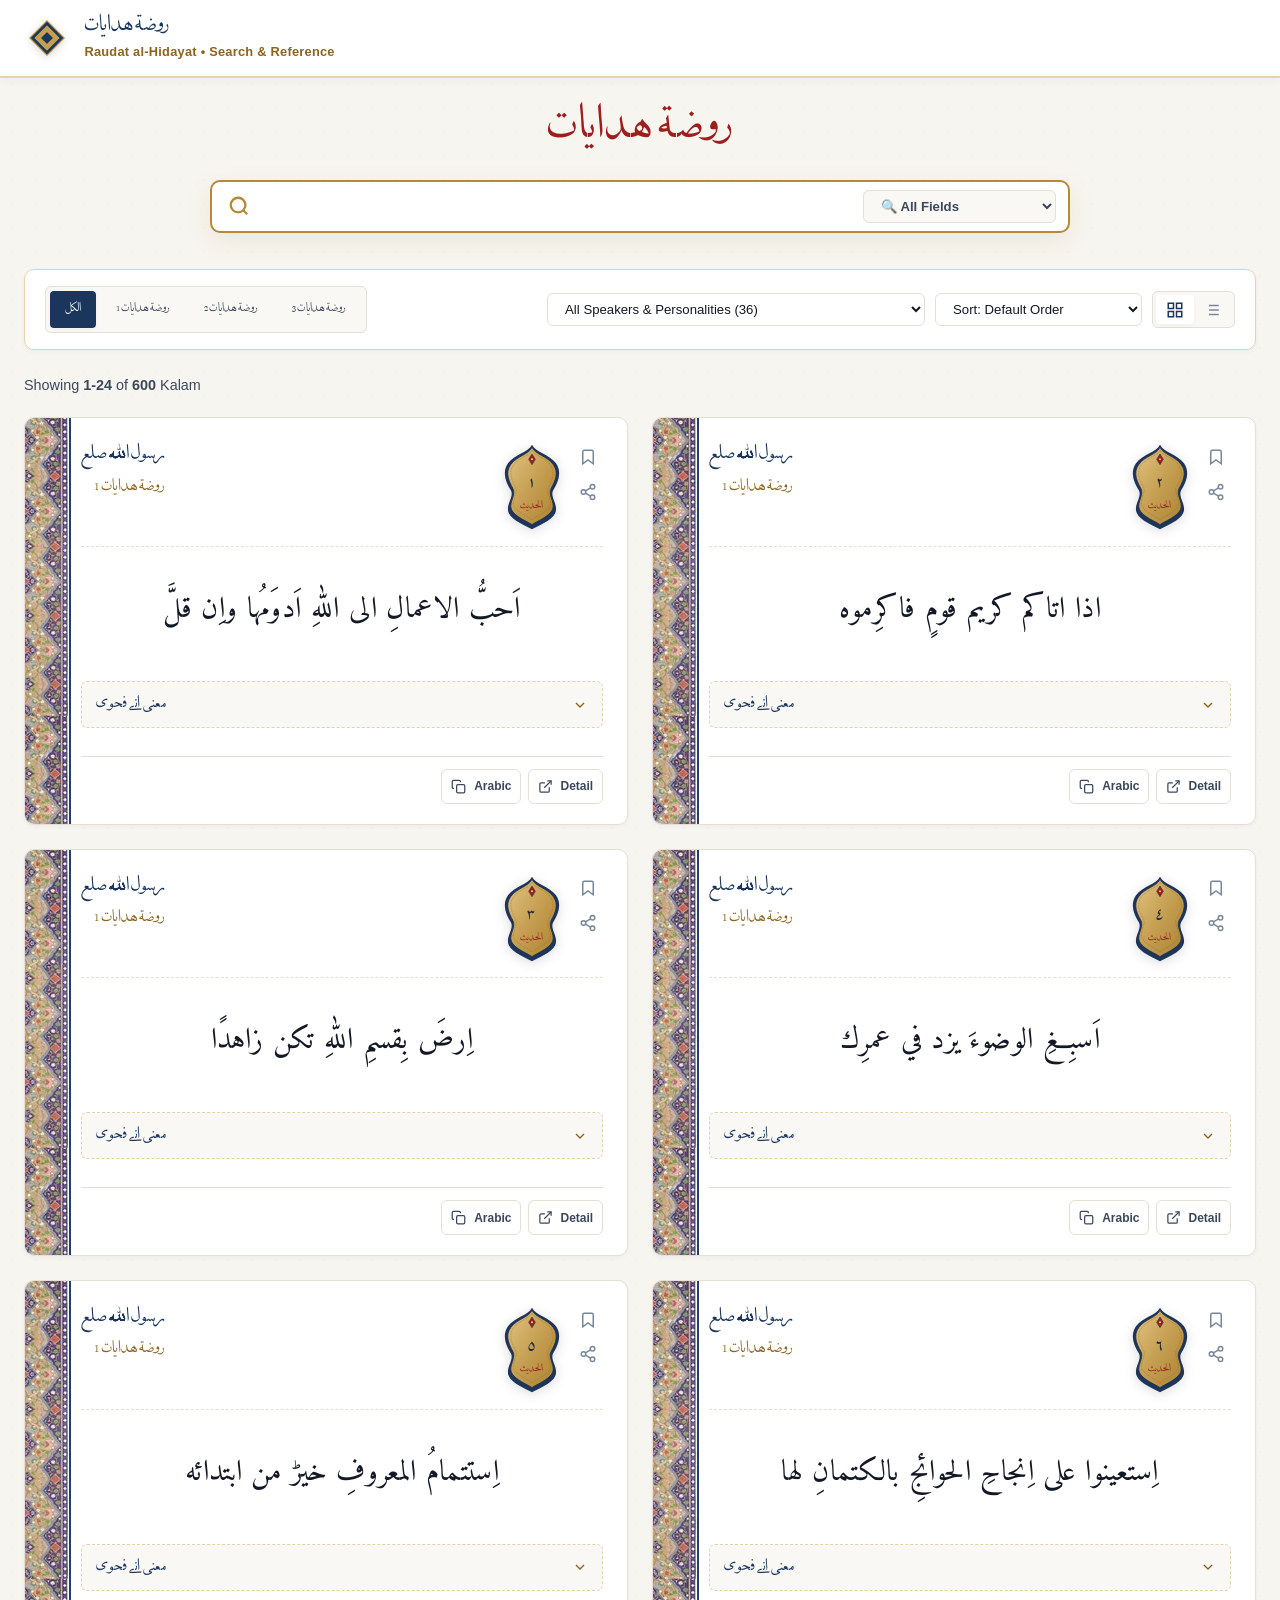
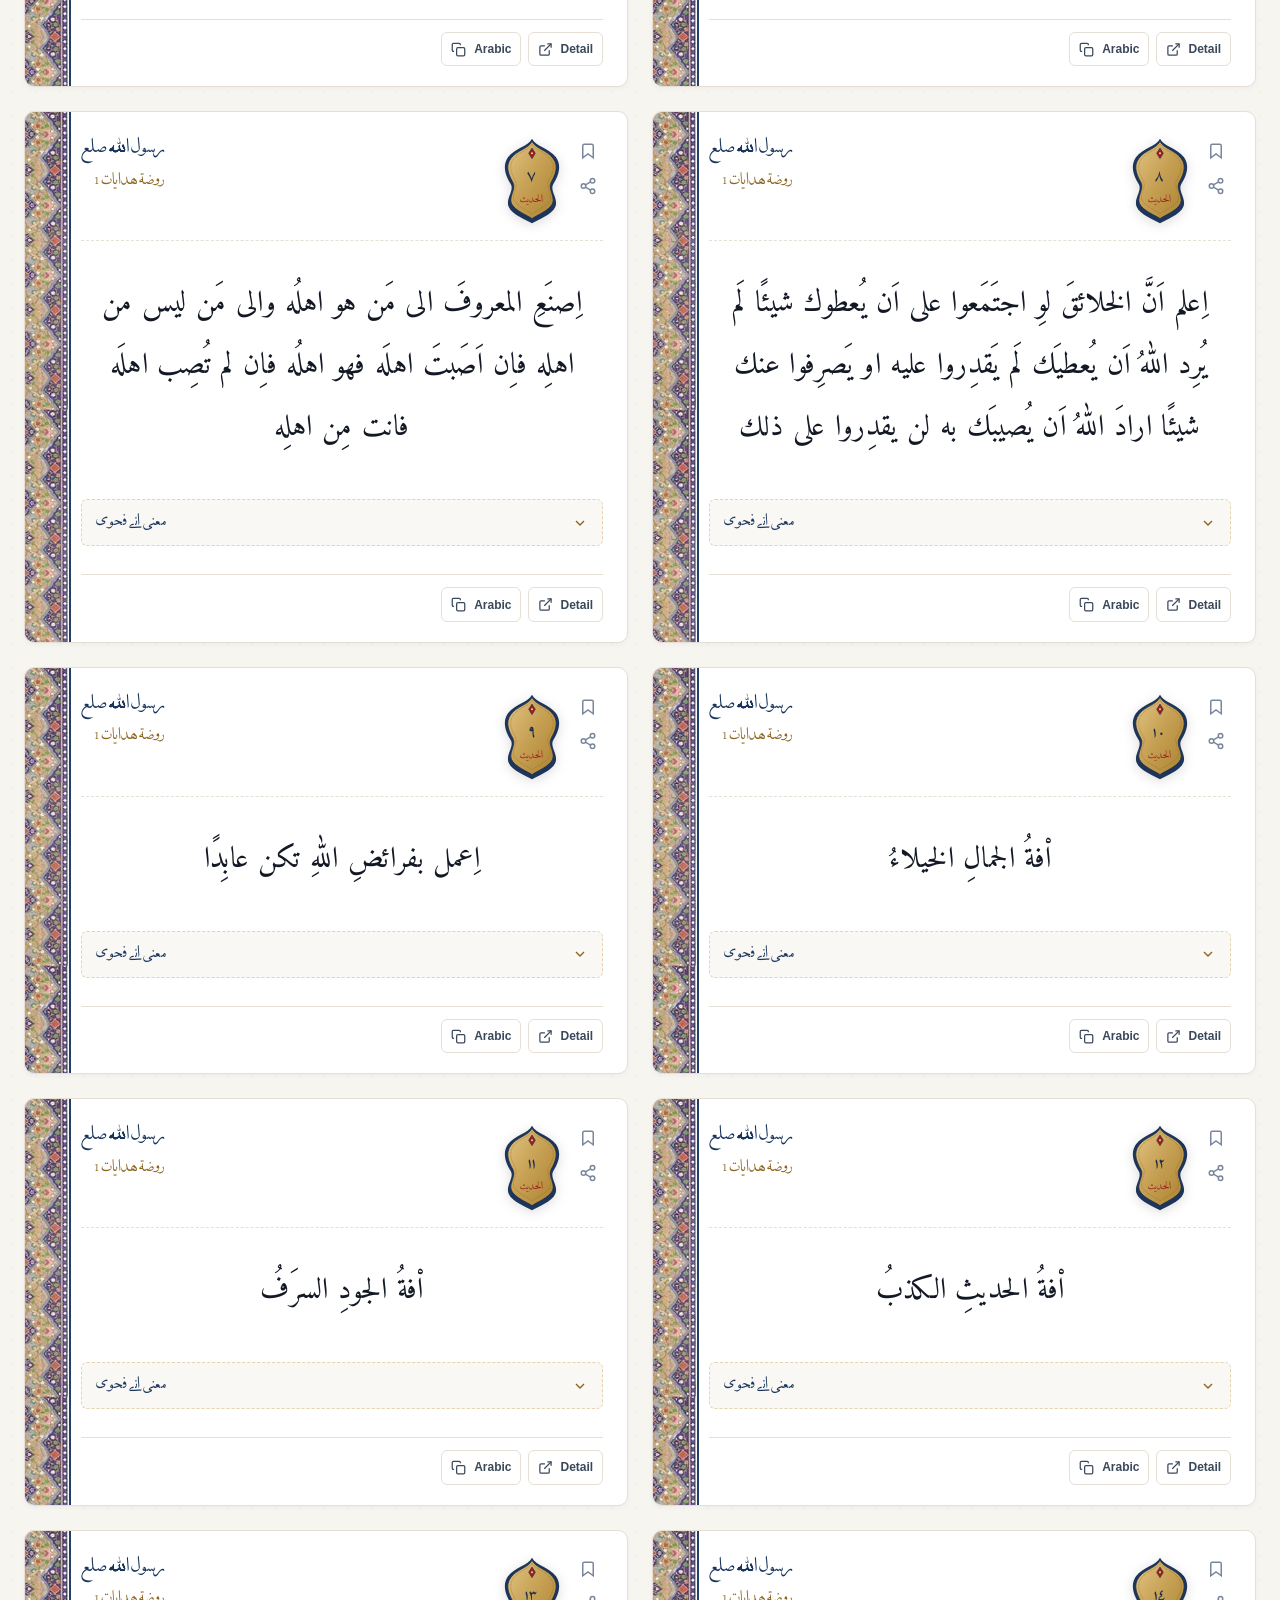
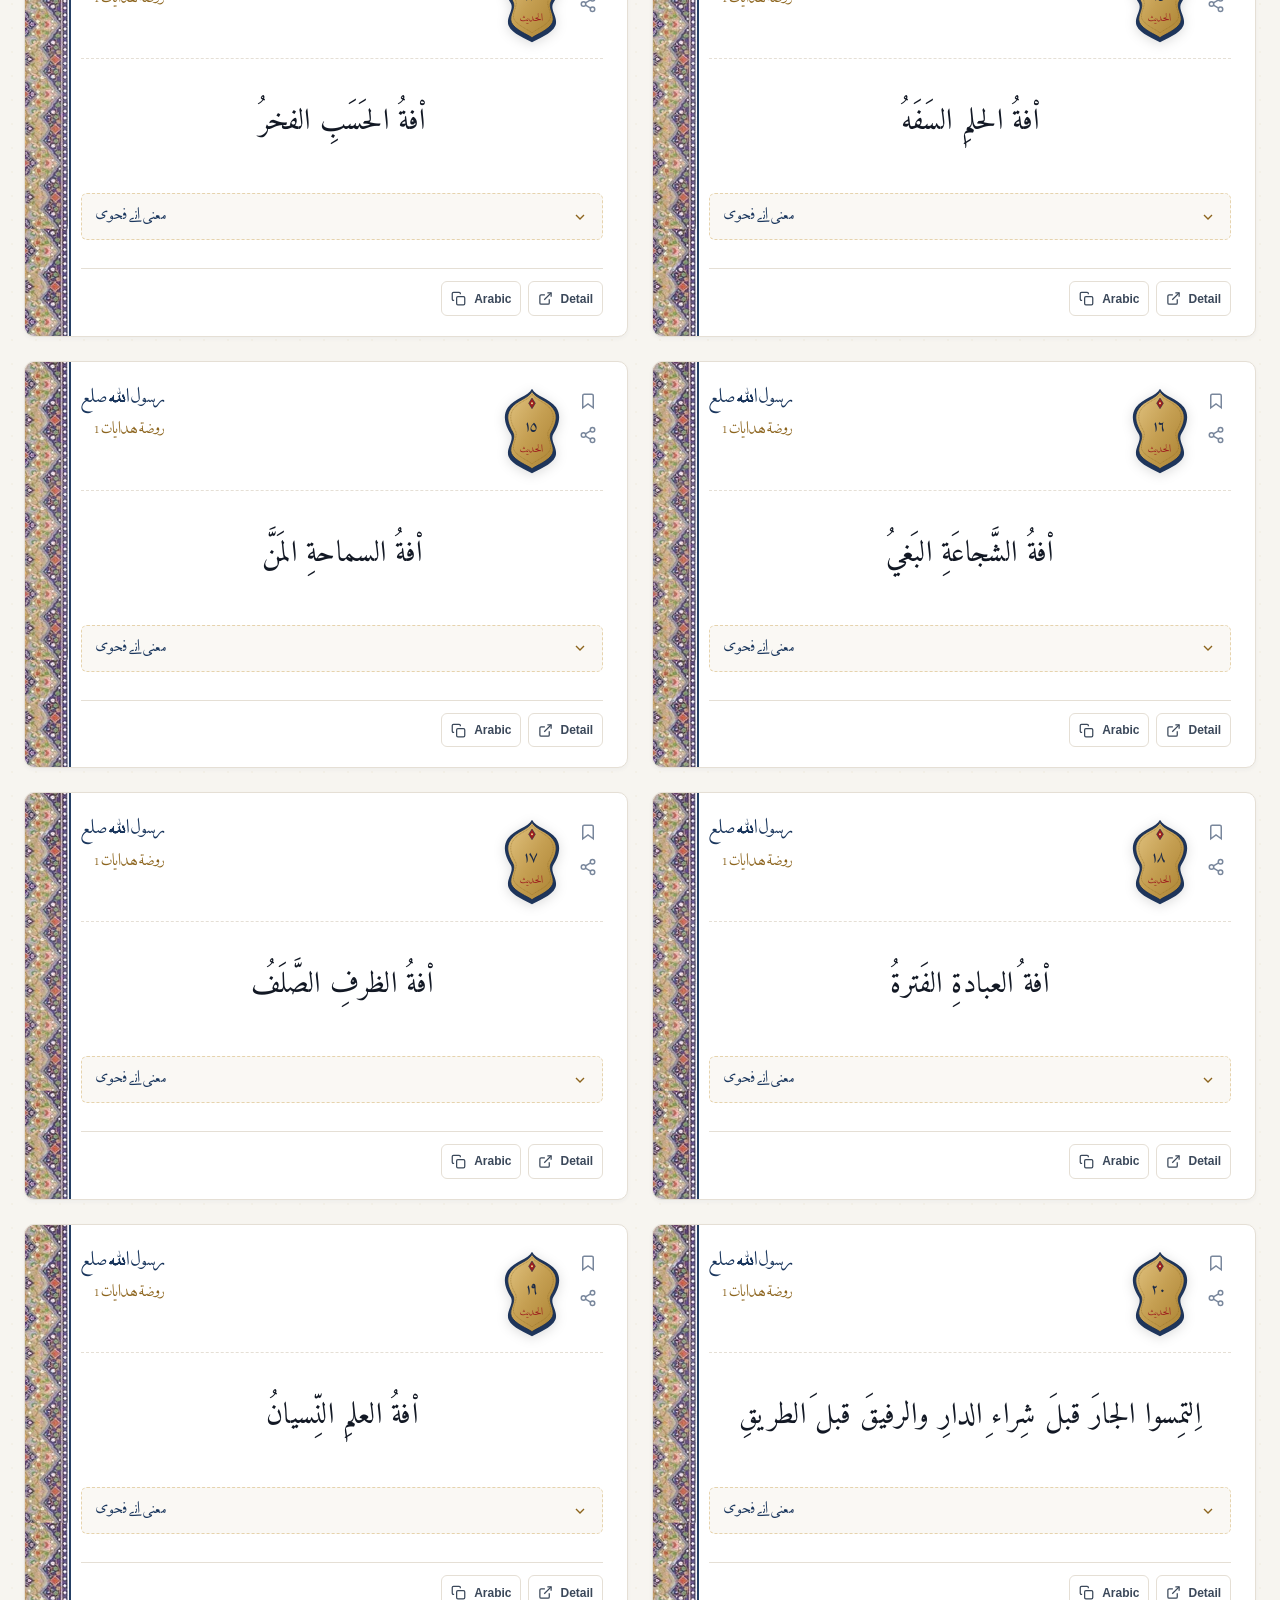
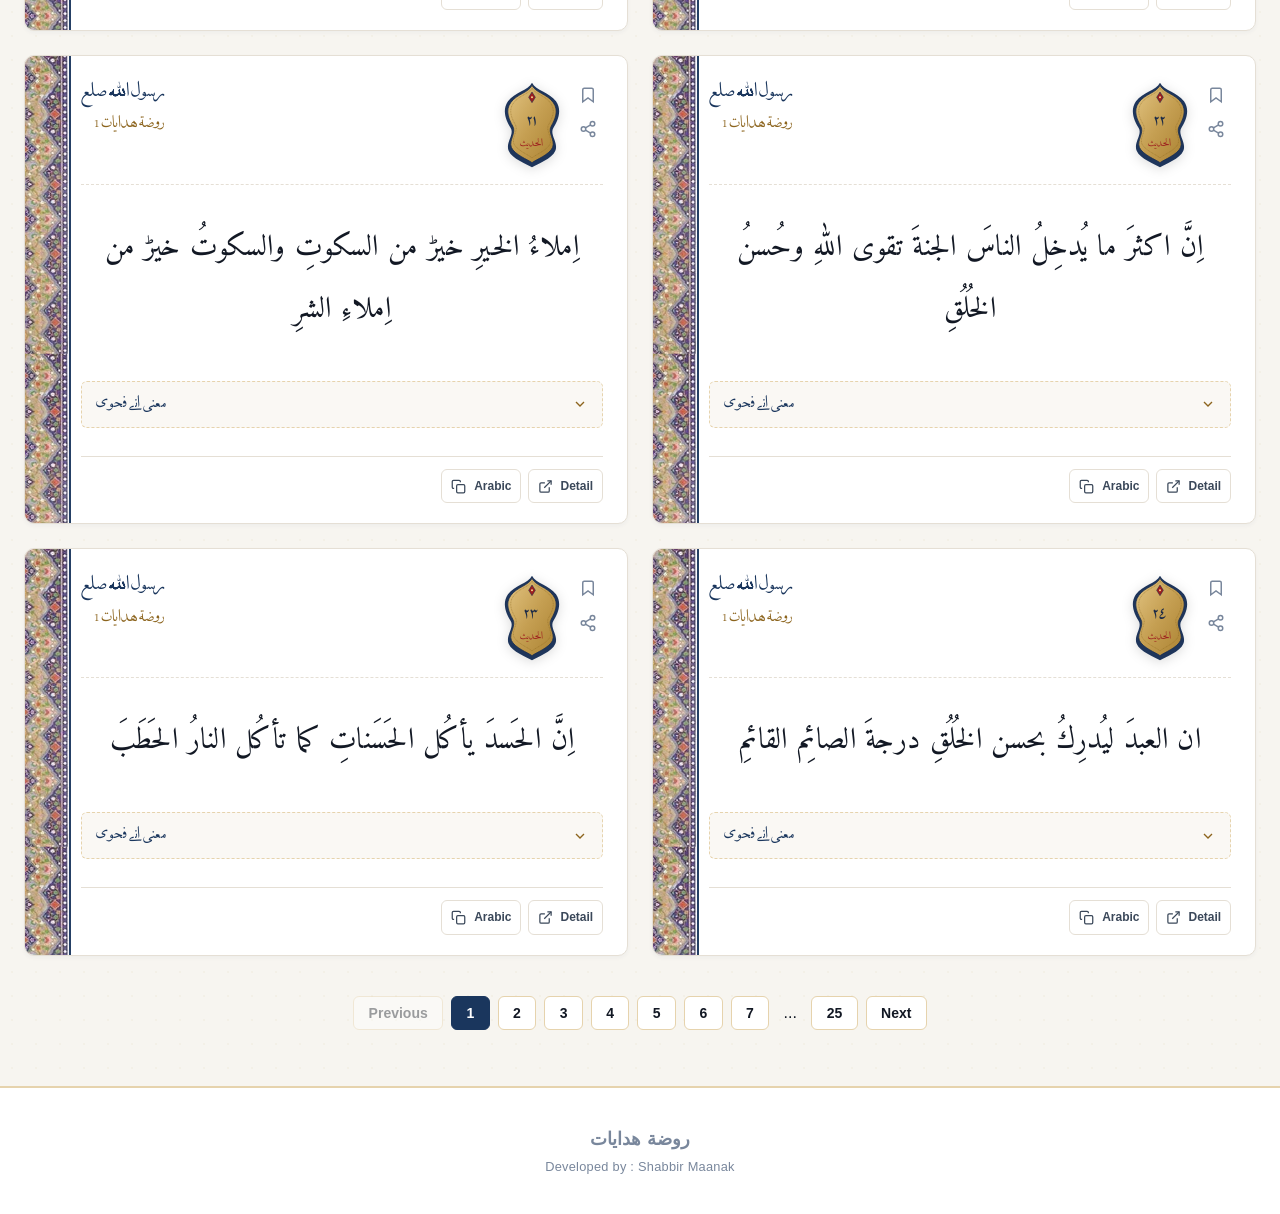
==== commit a3789abf: "Add 'Developed by : Shabbir Maanak' to footer" ====
--- a/index.html
+++ b/index.html
@@ -5,8 +5,8 @@
   <meta name="viewport" content="width=device-width, initial-scale=1.0">
   <title>Raudat al-Hidayat • Search Engine & Knowledge Base</title>
   <meta name="description" content="Comprehensive full-text search engine for Raudat al-Hidayat (روضة هدايات) with Arabic, Lisan al-Dawat, and English translations.">
-  <link rel="stylesheet" href="css/fonts.css?v=4.6">
-  <link rel="stylesheet" href="css/styles.css?v=4.6">
+  <link rel="stylesheet" href="css/fonts.css?v=4.7">
+  <link rel="stylesheet" href="css/styles.css?v=4.7">
 </head>
 <body>
 
@@ -140,12 +140,13 @@
   <!-- App Footer -->
   <footer class="app-footer">
     <div class="container">
-      <p style="font-weight:600;font-family:var(--font-arabic-heading);font-size:1.1rem;">روضة هدايات</p>
+      <p style="font-weight:600;font-family:var(--font-arabic-heading);font-size:1.15rem;margin-bottom:0.25rem;">روضة هدايات</p>
+      <p style="font-size:0.8rem;color:var(--text-muted);letter-spacing:0.02em;">Developed by : Shabbir Maanak</p>
     </div>
   </footer>
 
   <!-- Scripts -->
-  <script src="data/raudat_data.js?v=4.6"></script>
-  <script src="js/app.js?v=4.6"></script>
+  <script src="data/raudat_data.js?v=4.7"></script>
+  <script src="js/app.js?v=4.7"></script>
 </body>
 </html>
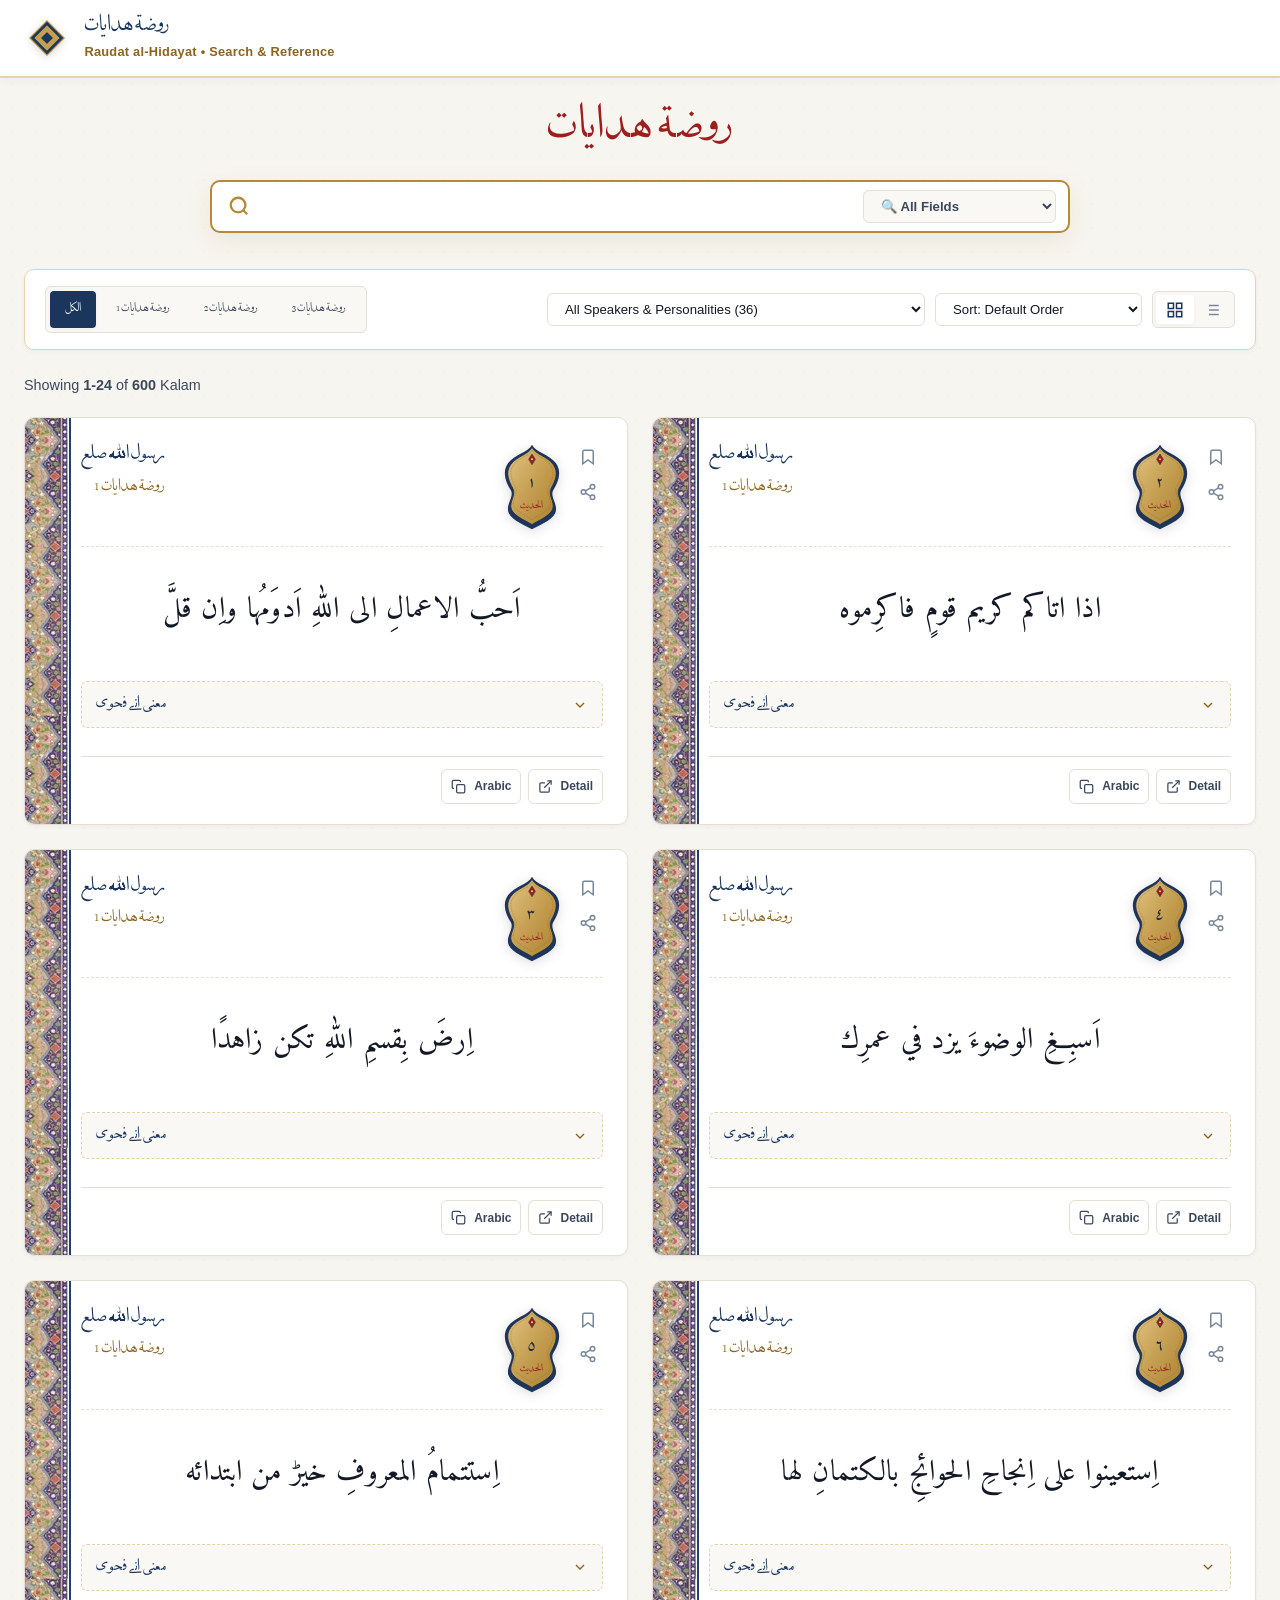
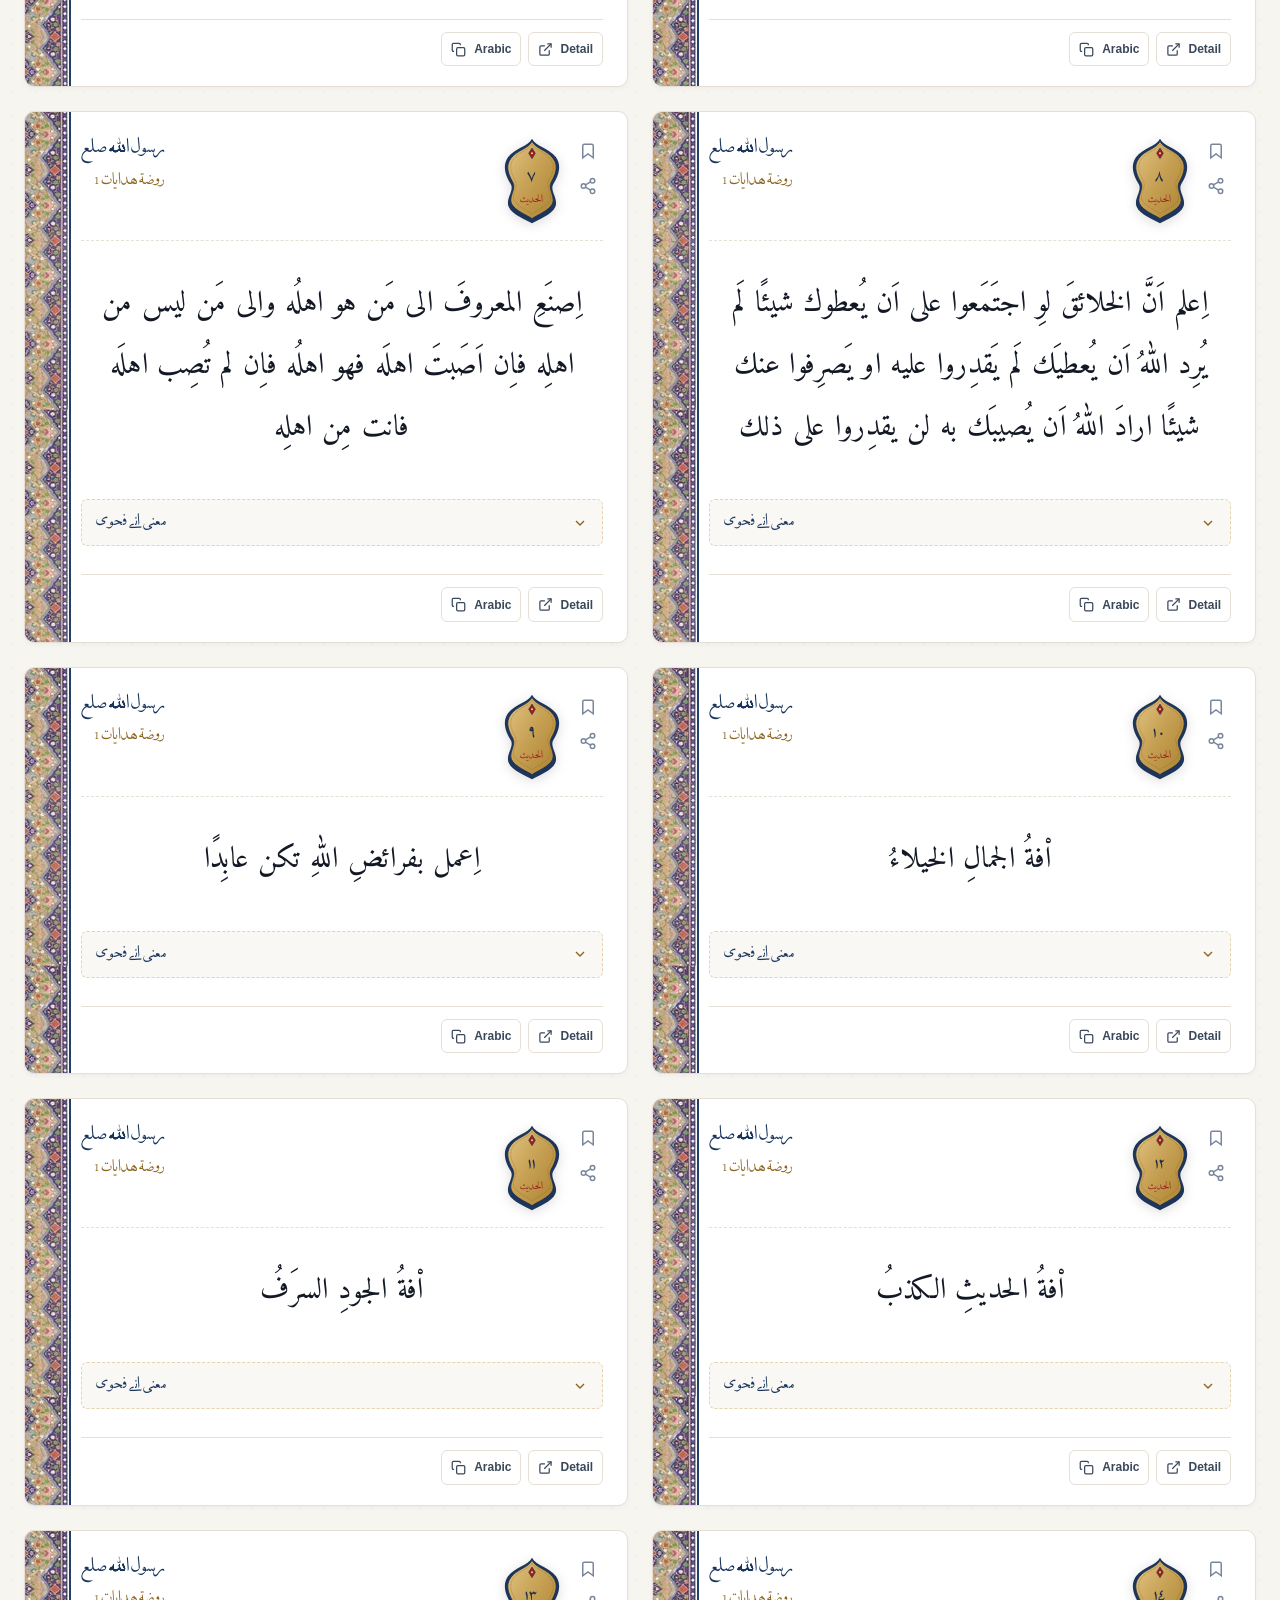
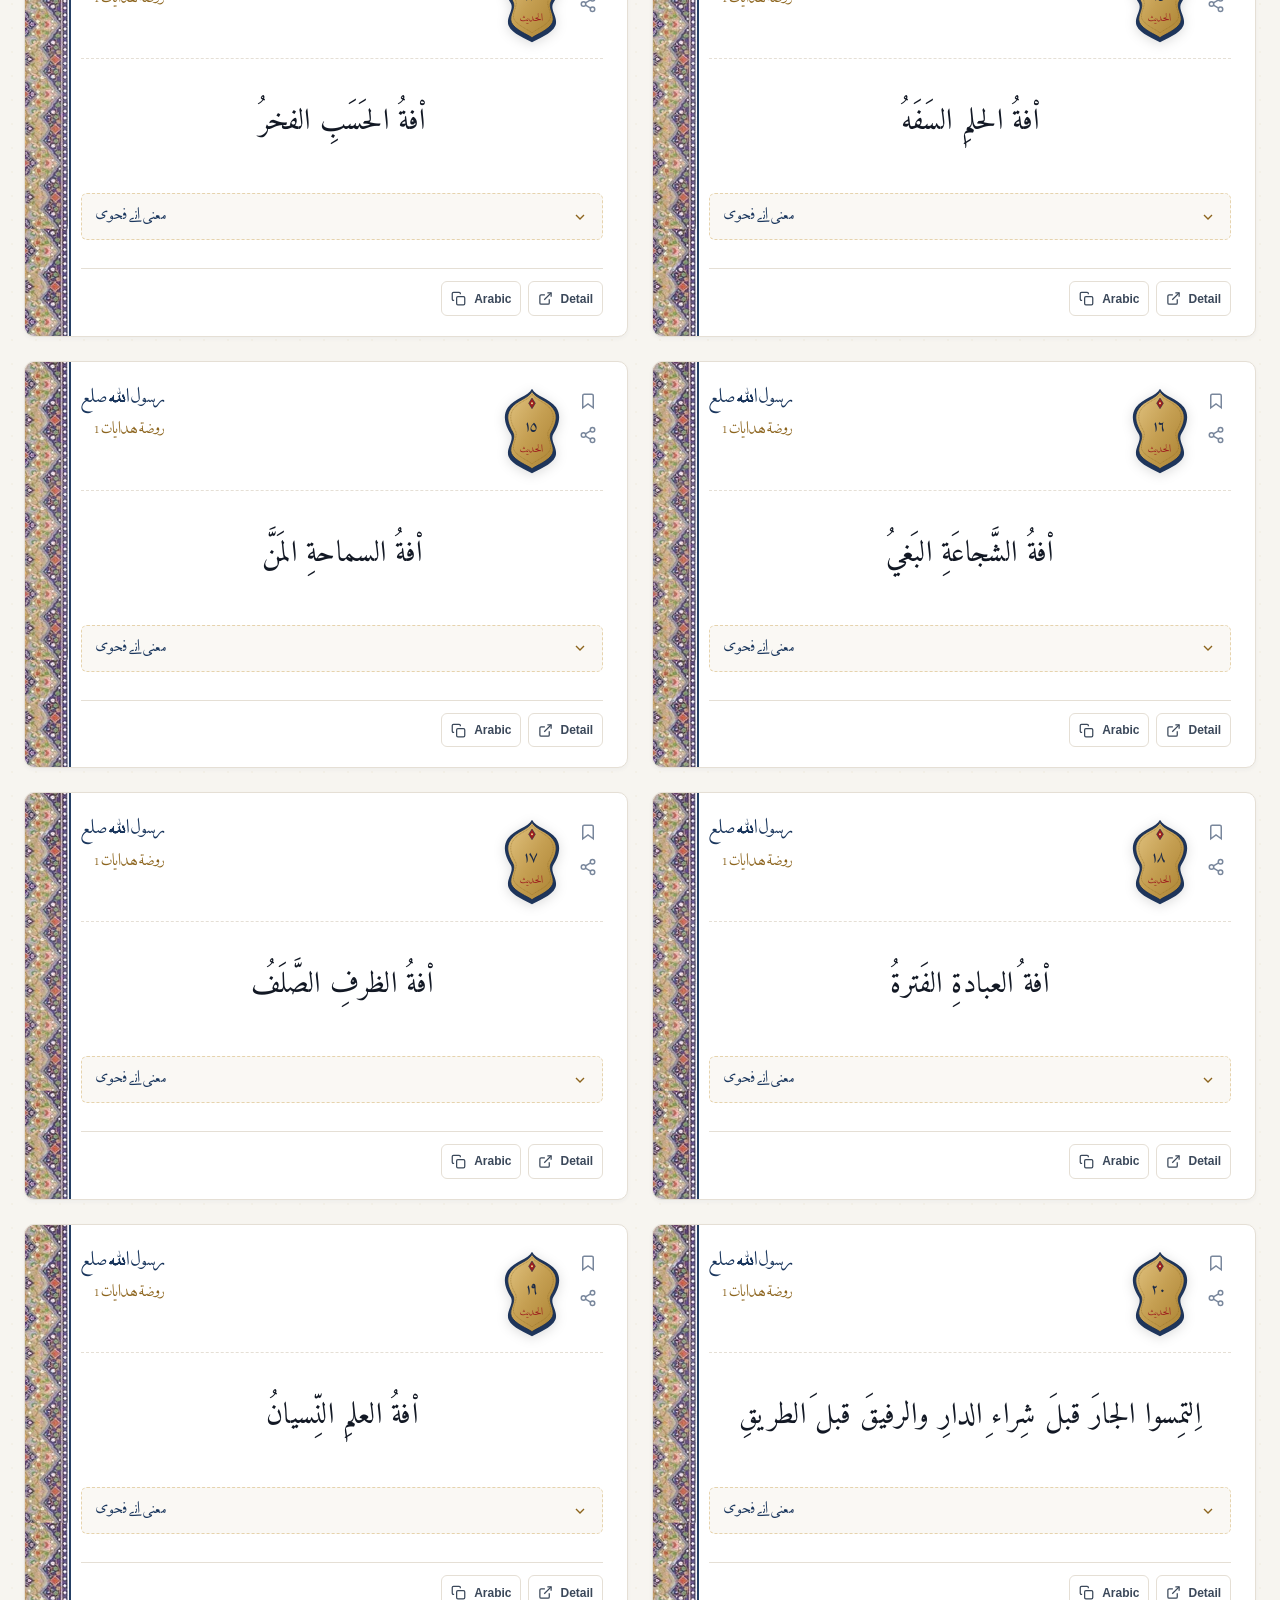
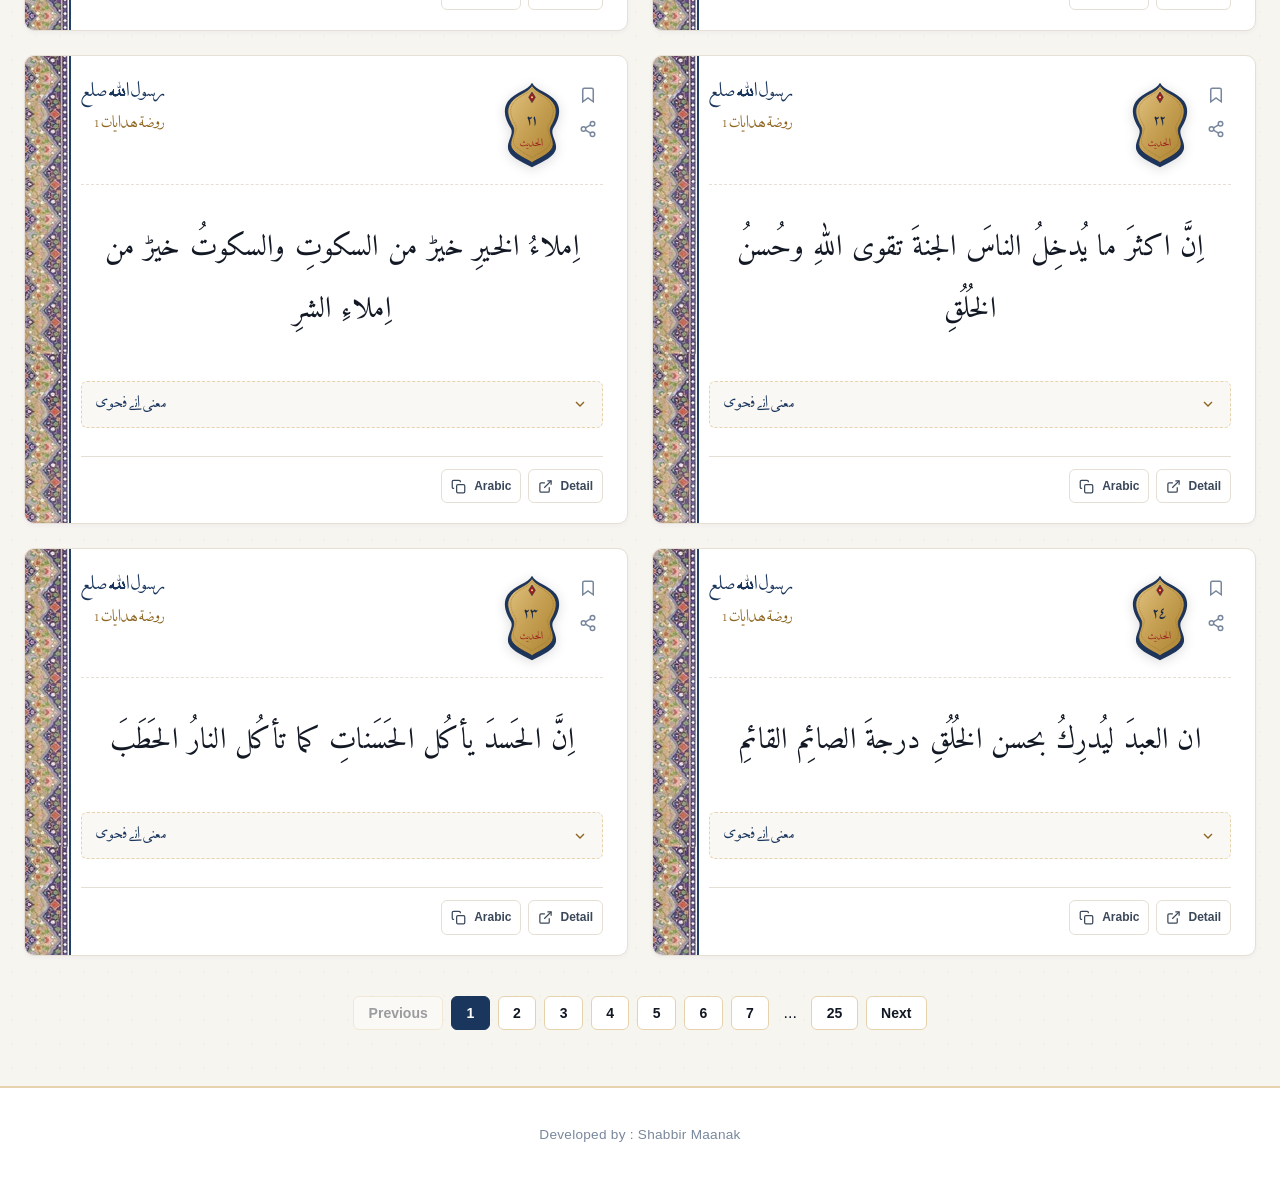
==== commit 08d254cf: "Clean footer to display only 'Developed by : Shabbir Maanak'" ====
--- a/index.html
+++ b/index.html
@@ -5,8 +5,8 @@
   <meta name="viewport" content="width=device-width, initial-scale=1.0">
   <title>Raudat al-Hidayat • Search Engine & Knowledge Base</title>
   <meta name="description" content="Comprehensive full-text search engine for Raudat al-Hidayat (روضة هدايات) with Arabic, Lisan al-Dawat, and English translations.">
-  <link rel="stylesheet" href="css/fonts.css?v=4.7">
-  <link rel="stylesheet" href="css/styles.css?v=4.7">
+  <link rel="stylesheet" href="css/fonts.css?v=4.8">
+  <link rel="stylesheet" href="css/styles.css?v=4.8">
 </head>
 <body>
 
@@ -140,13 +140,12 @@
   <!-- App Footer -->
   <footer class="app-footer">
     <div class="container">
-      <p style="font-weight:600;font-family:var(--font-arabic-heading);font-size:1.15rem;margin-bottom:0.25rem;">روضة هدايات</p>
-      <p style="font-size:0.8rem;color:var(--text-muted);letter-spacing:0.02em;">Developed by : Shabbir Maanak</p>
+      <p style="font-size:0.85rem;color:var(--text-muted);letter-spacing:0.02em;">Developed by : Shabbir Maanak</p>
     </div>
   </footer>
 
   <!-- Scripts -->
-  <script src="data/raudat_data.js?v=4.7"></script>
-  <script src="js/app.js?v=4.7"></script>
+  <script src="data/raudat_data.js?v=4.8"></script>
+  <script src="js/app.js?v=4.8"></script>
 </body>
 </html>
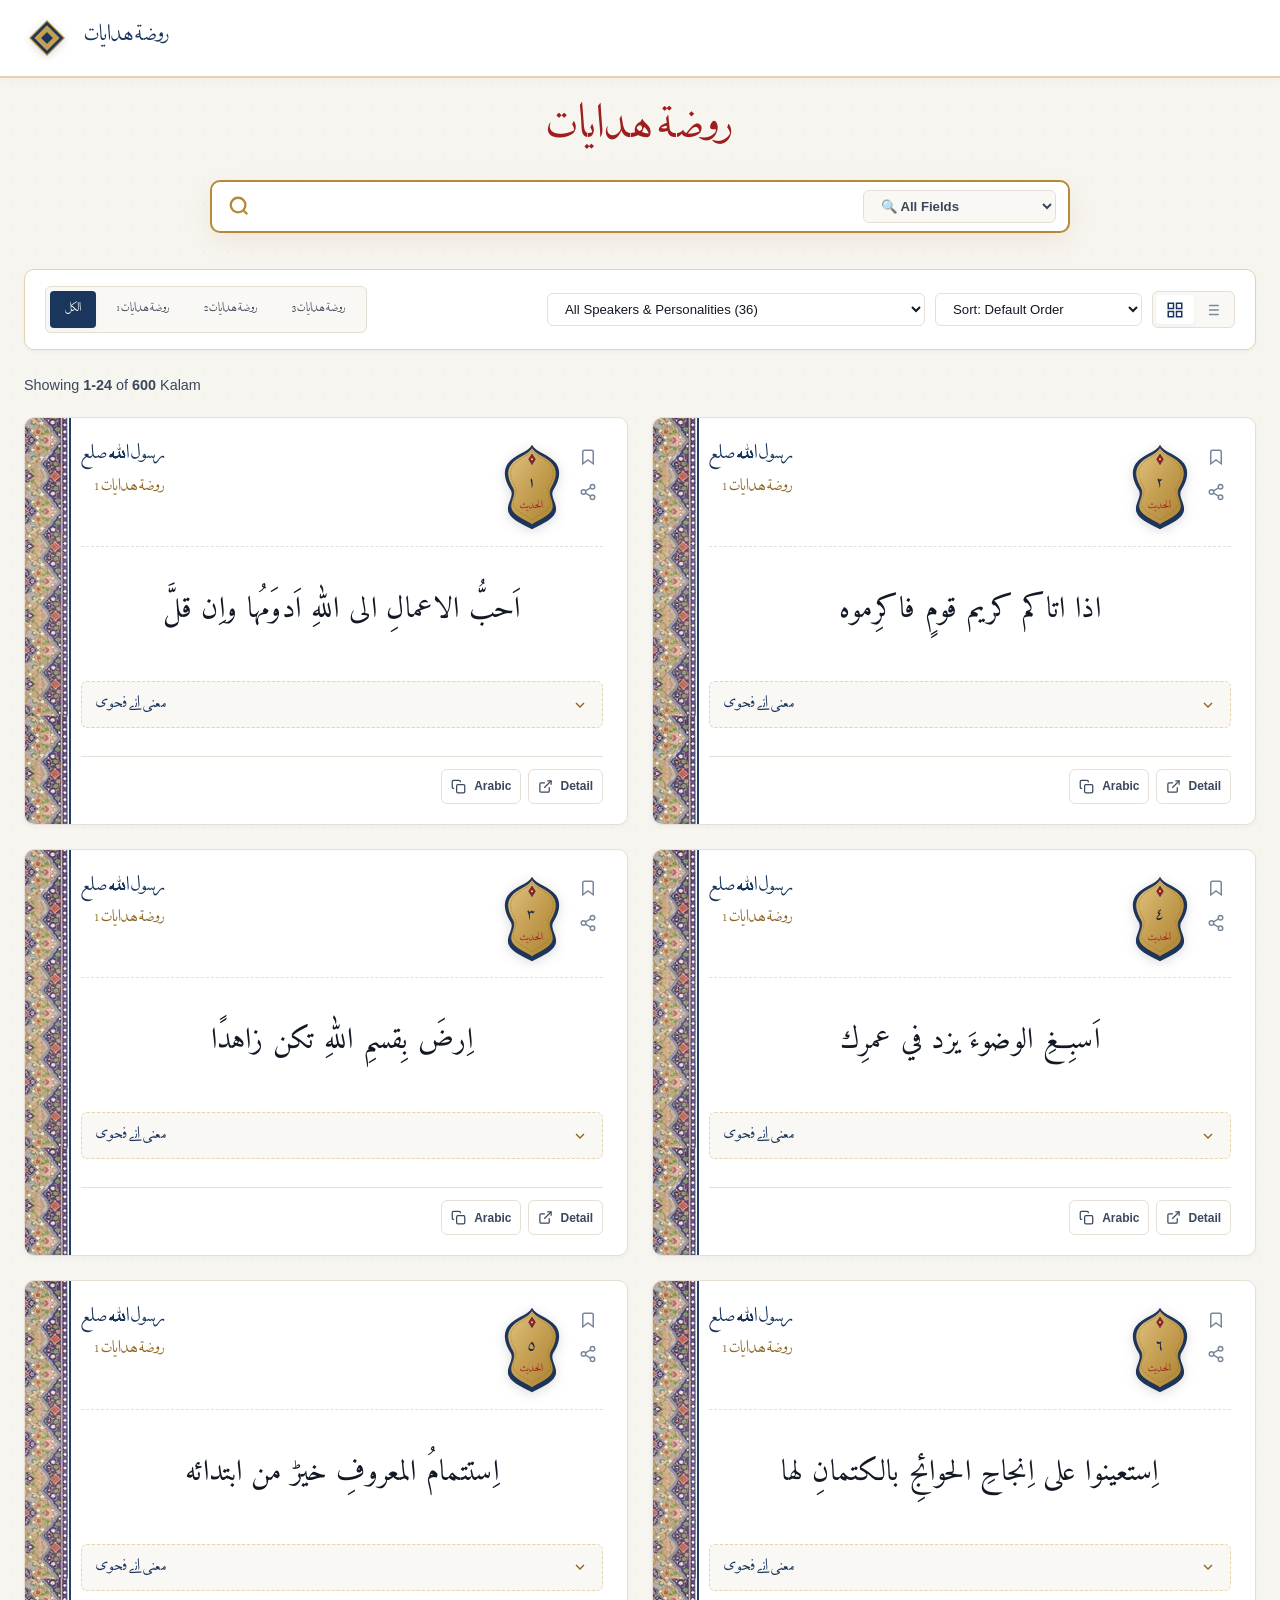
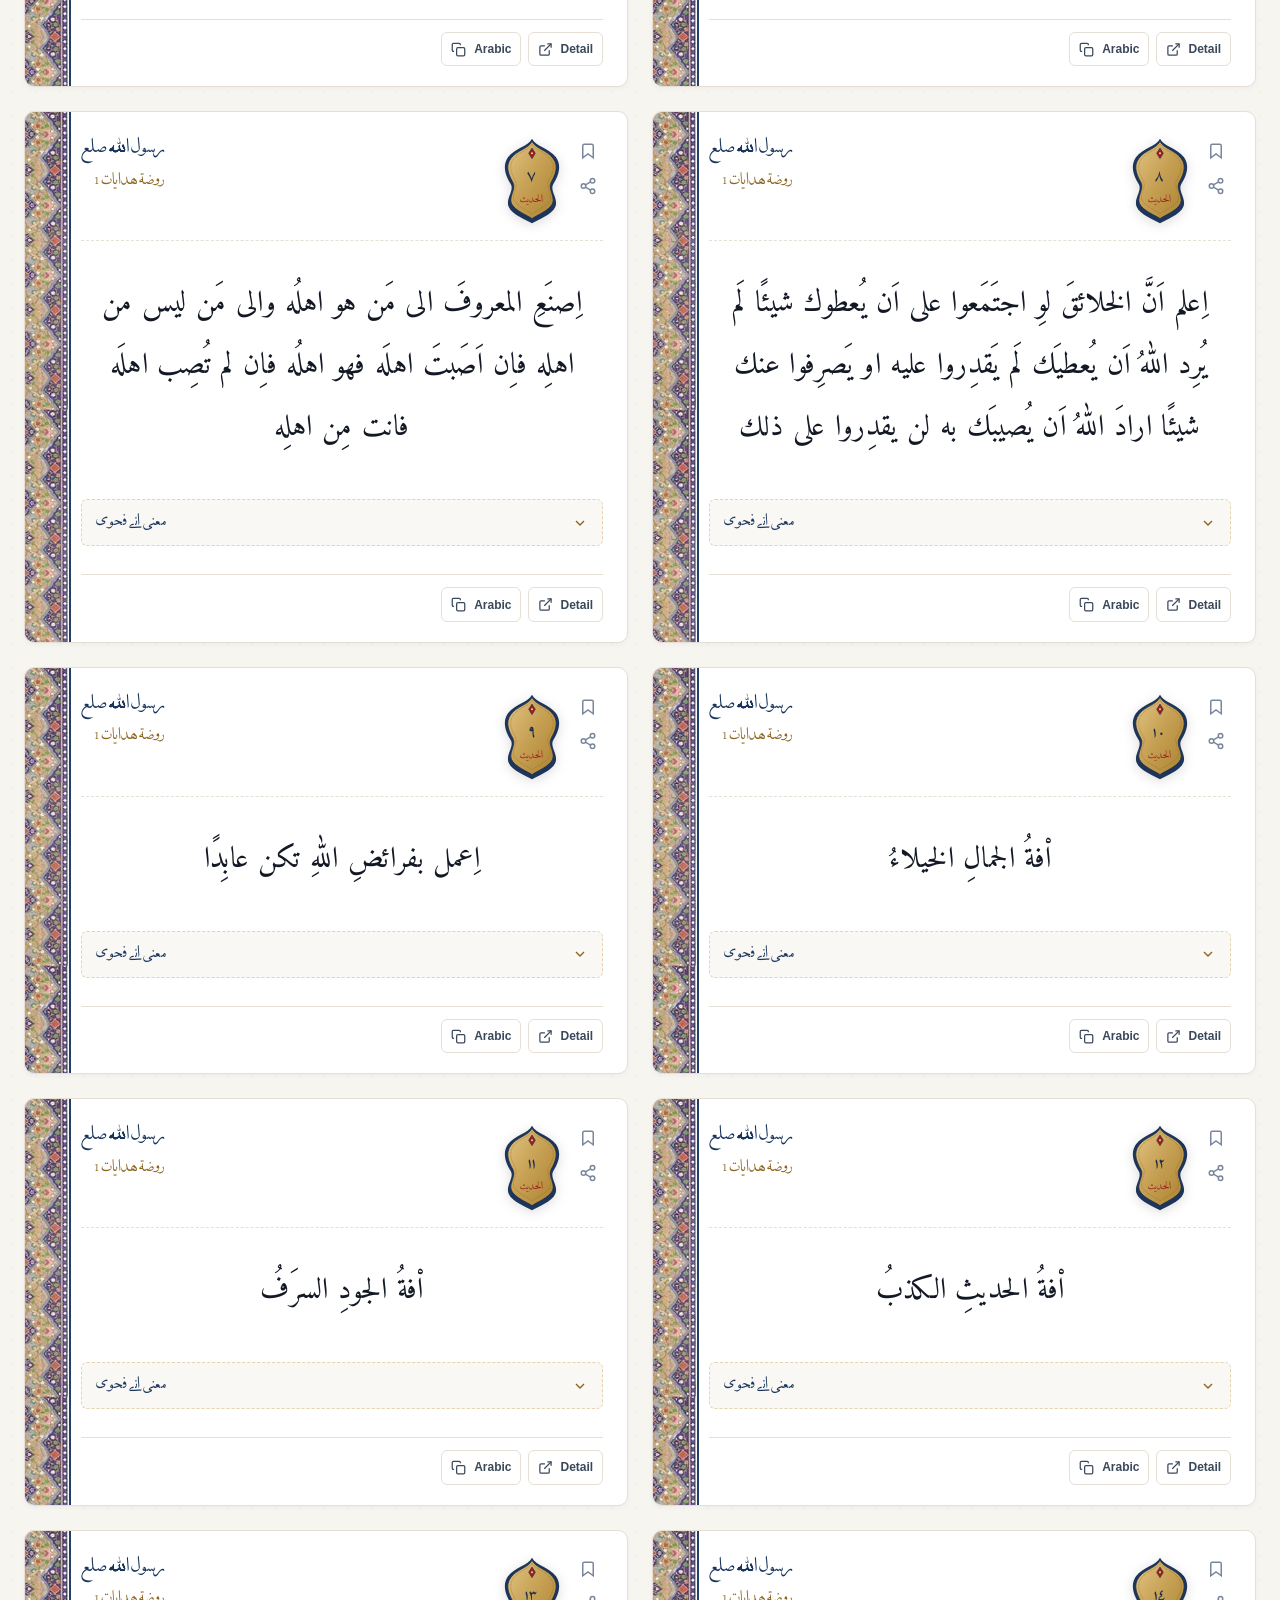
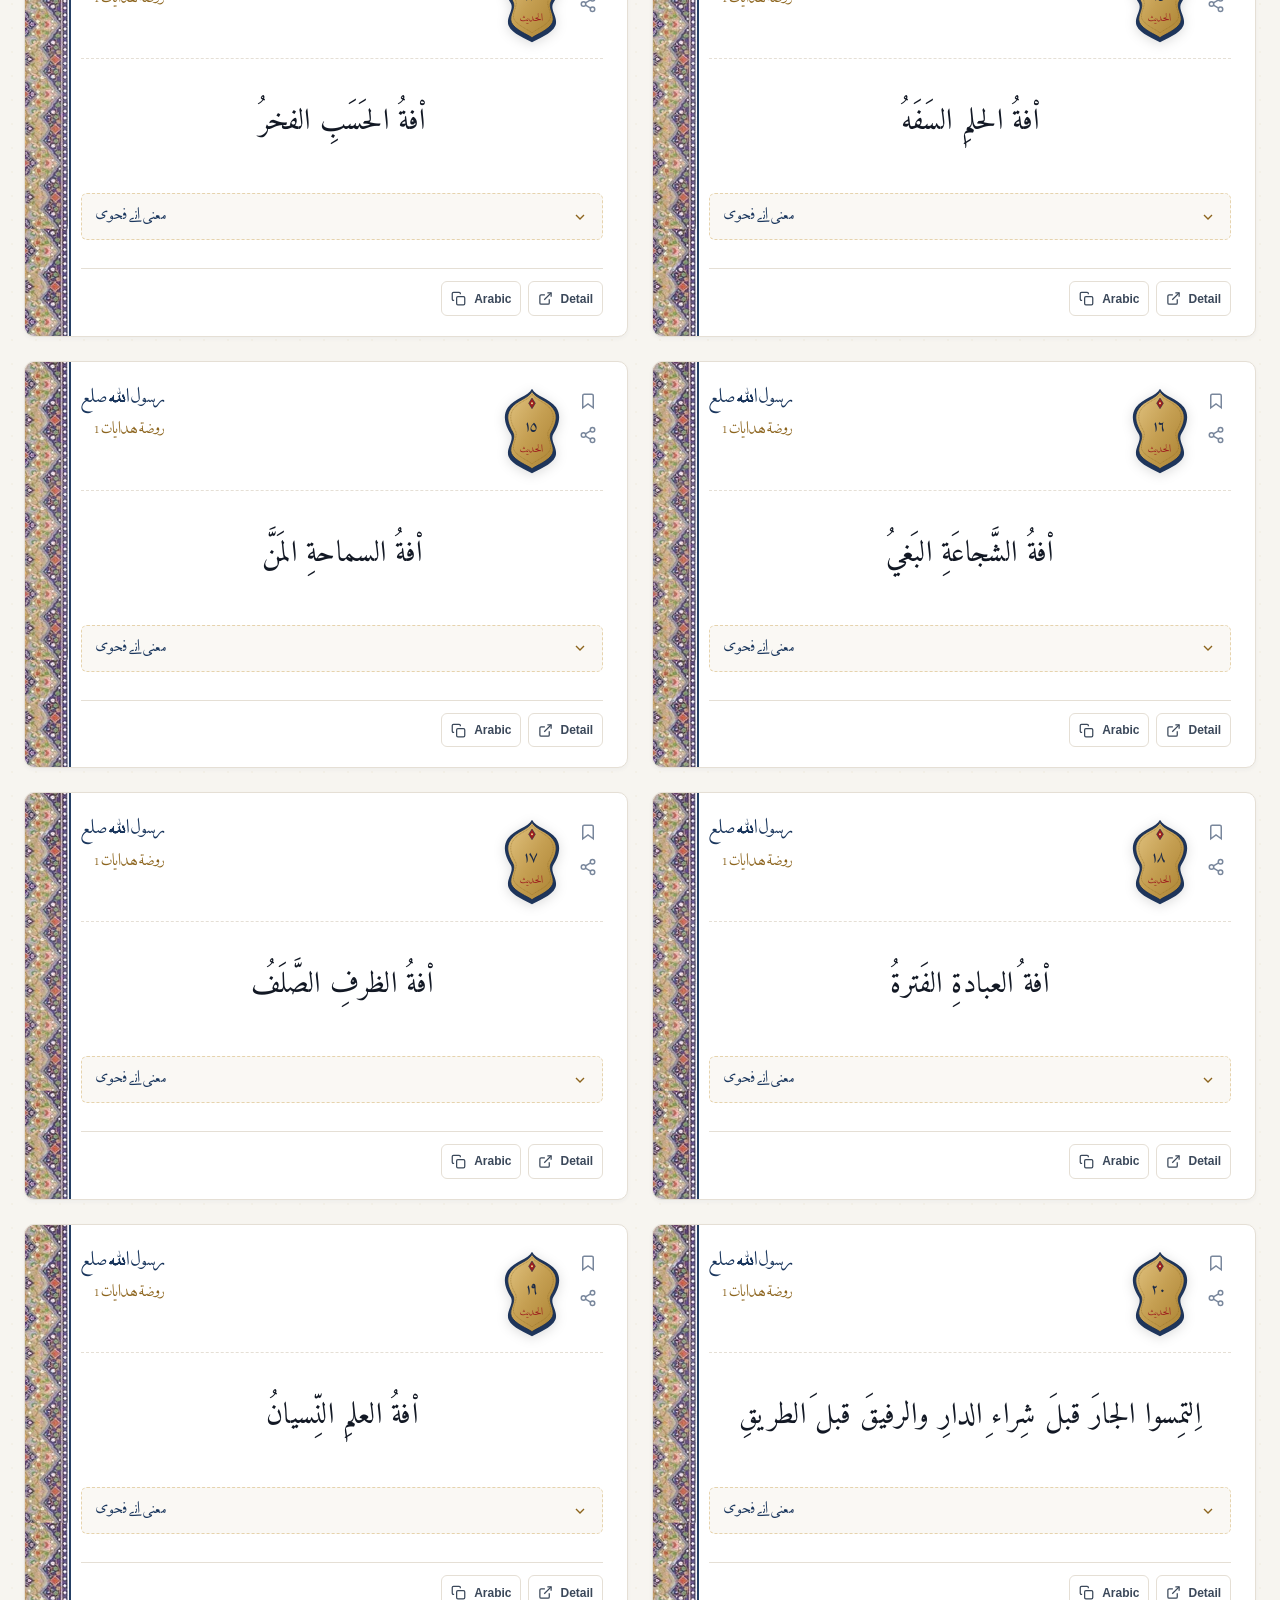
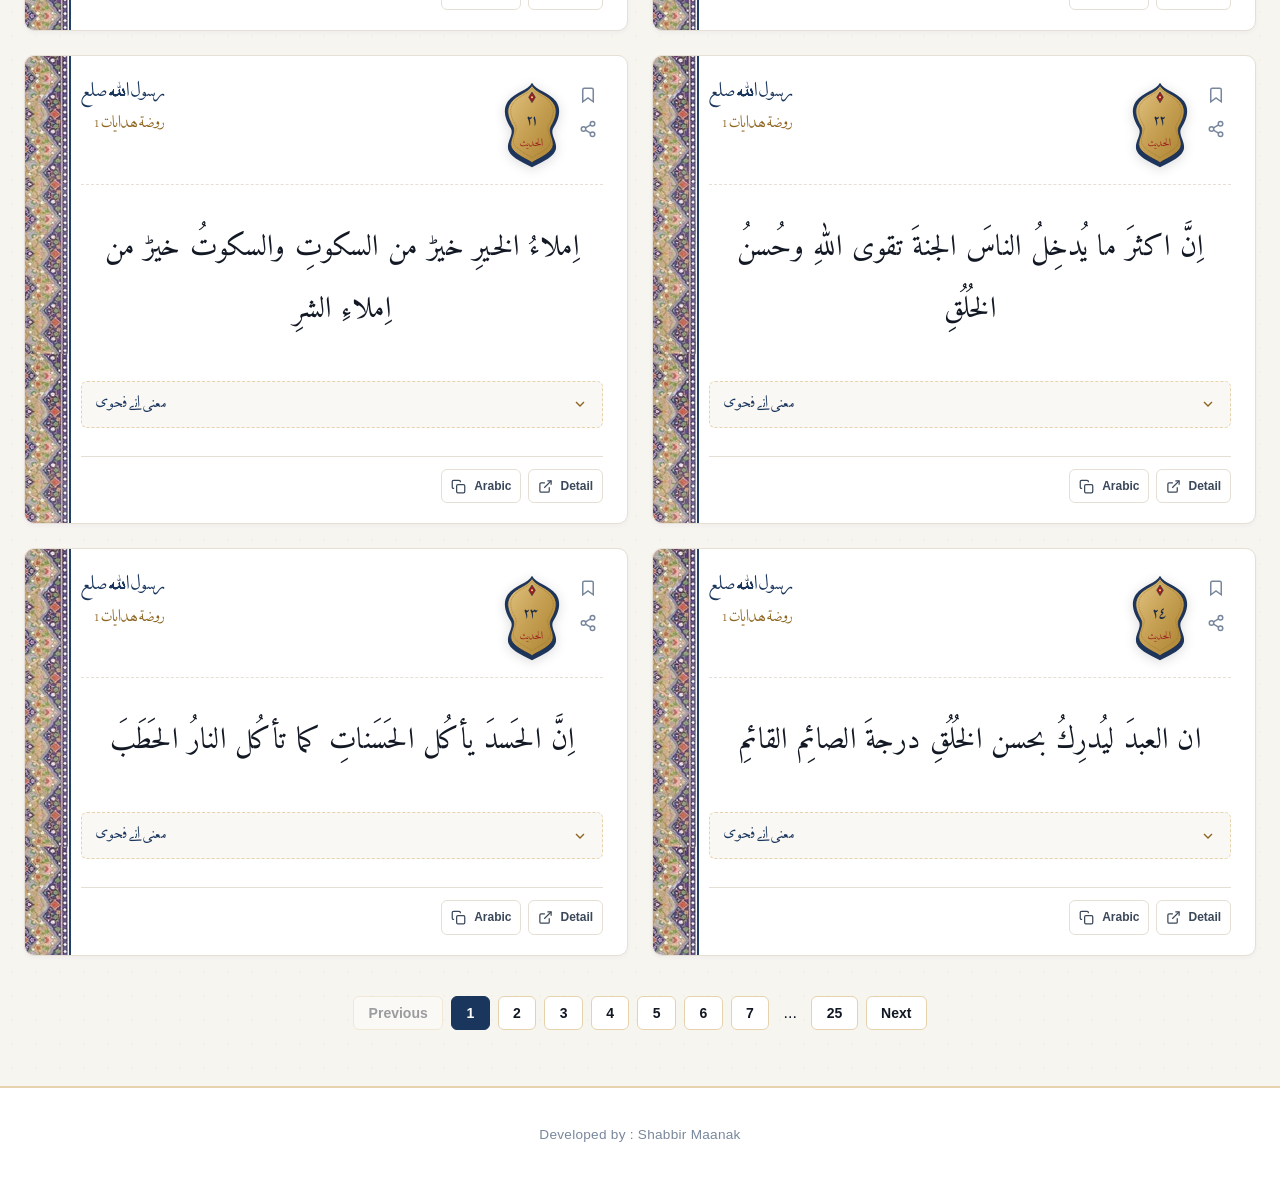
==== commit b501f2dd: "Replace verbose meta title and description with clean 'روضة هدايات'" ====
--- a/index.html
+++ b/index.html
@@ -3,10 +3,10 @@
 <head>
   <meta charset="UTF-8">
   <meta name="viewport" content="width=device-width, initial-scale=1.0">
-  <title>Raudat al-Hidayat • Search Engine & Knowledge Base</title>
-  <meta name="description" content="Comprehensive full-text search engine for Raudat al-Hidayat (روضة هدايات) with Arabic, Lisan al-Dawat, and English translations.">
-  <link rel="stylesheet" href="css/fonts.css?v=4.8">
-  <link rel="stylesheet" href="css/styles.css?v=4.8">
+  <title>روضة هدايات</title>
+  <meta name="description" content="روضة هدايات">
+  <link rel="stylesheet" href="css/fonts.css?v=4.9">
+  <link rel="stylesheet" href="css/styles.css?v=4.9">
 </head>
 <body>
 
@@ -24,7 +24,6 @@
           </div>
           <div class="brand-text">
             <h1>روضة هدايات</h1>
-            <p>Raudat al-Hidayat • Search & Reference</p>
           </div>
         </a>
       </nav>
@@ -145,7 +144,7 @@
   </footer>
 
   <!-- Scripts -->
-  <script src="data/raudat_data.js?v=4.8"></script>
-  <script src="js/app.js?v=4.8"></script>
+  <script src="data/raudat_data.js?v=4.9"></script>
+  <script src="js/app.js?v=4.9"></script>
 </body>
 </html>
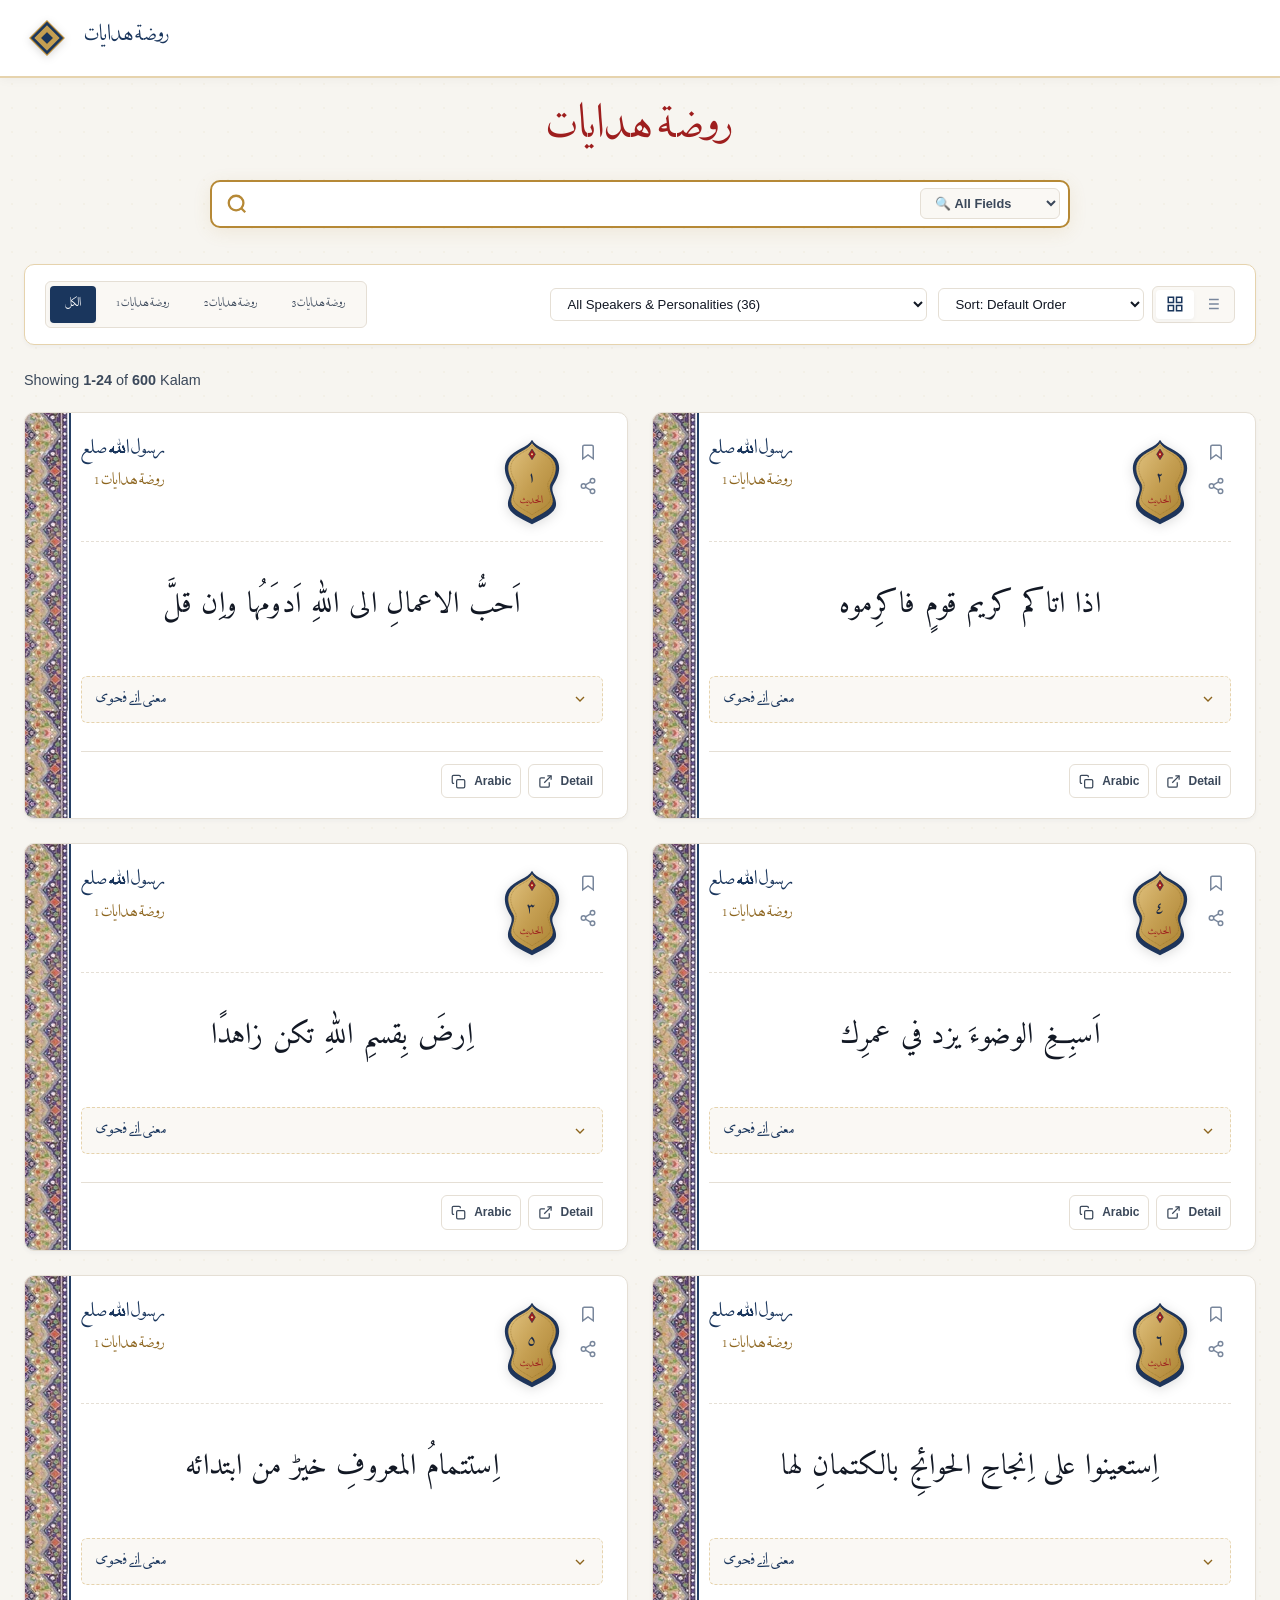
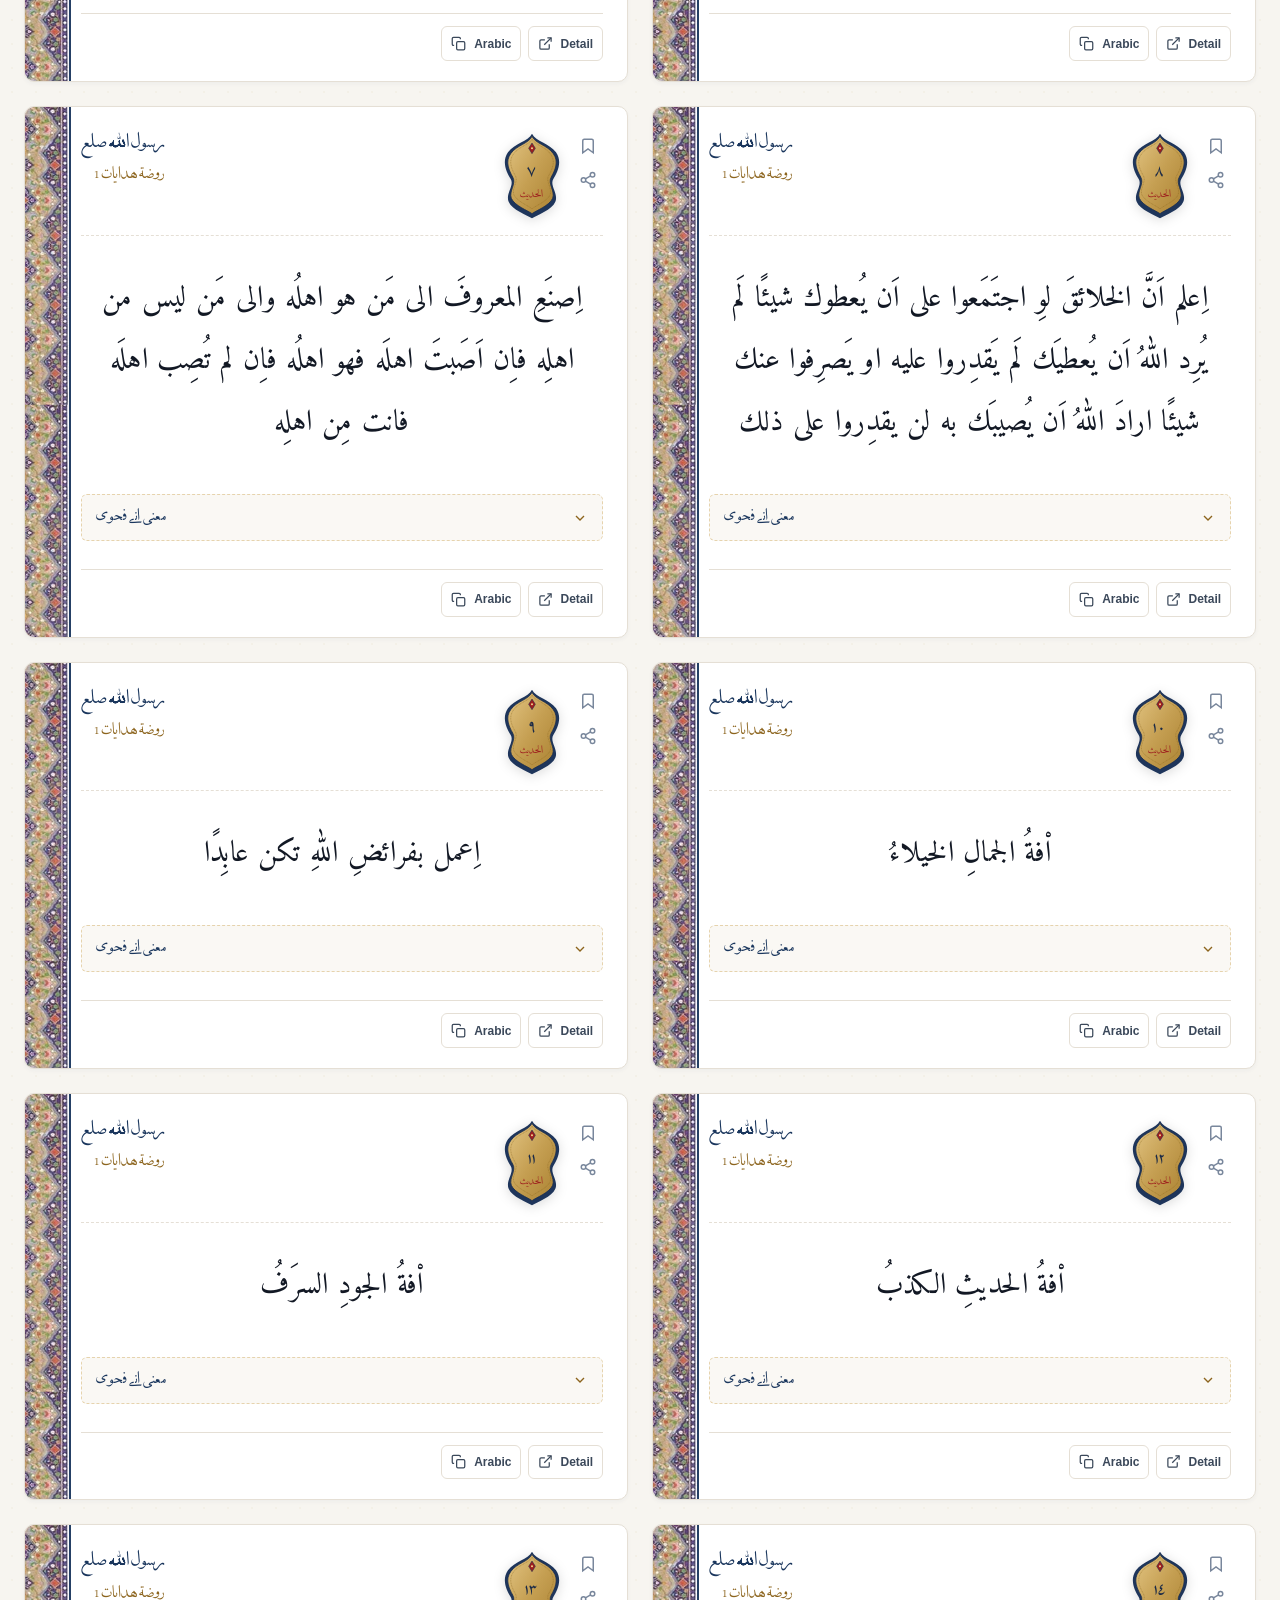
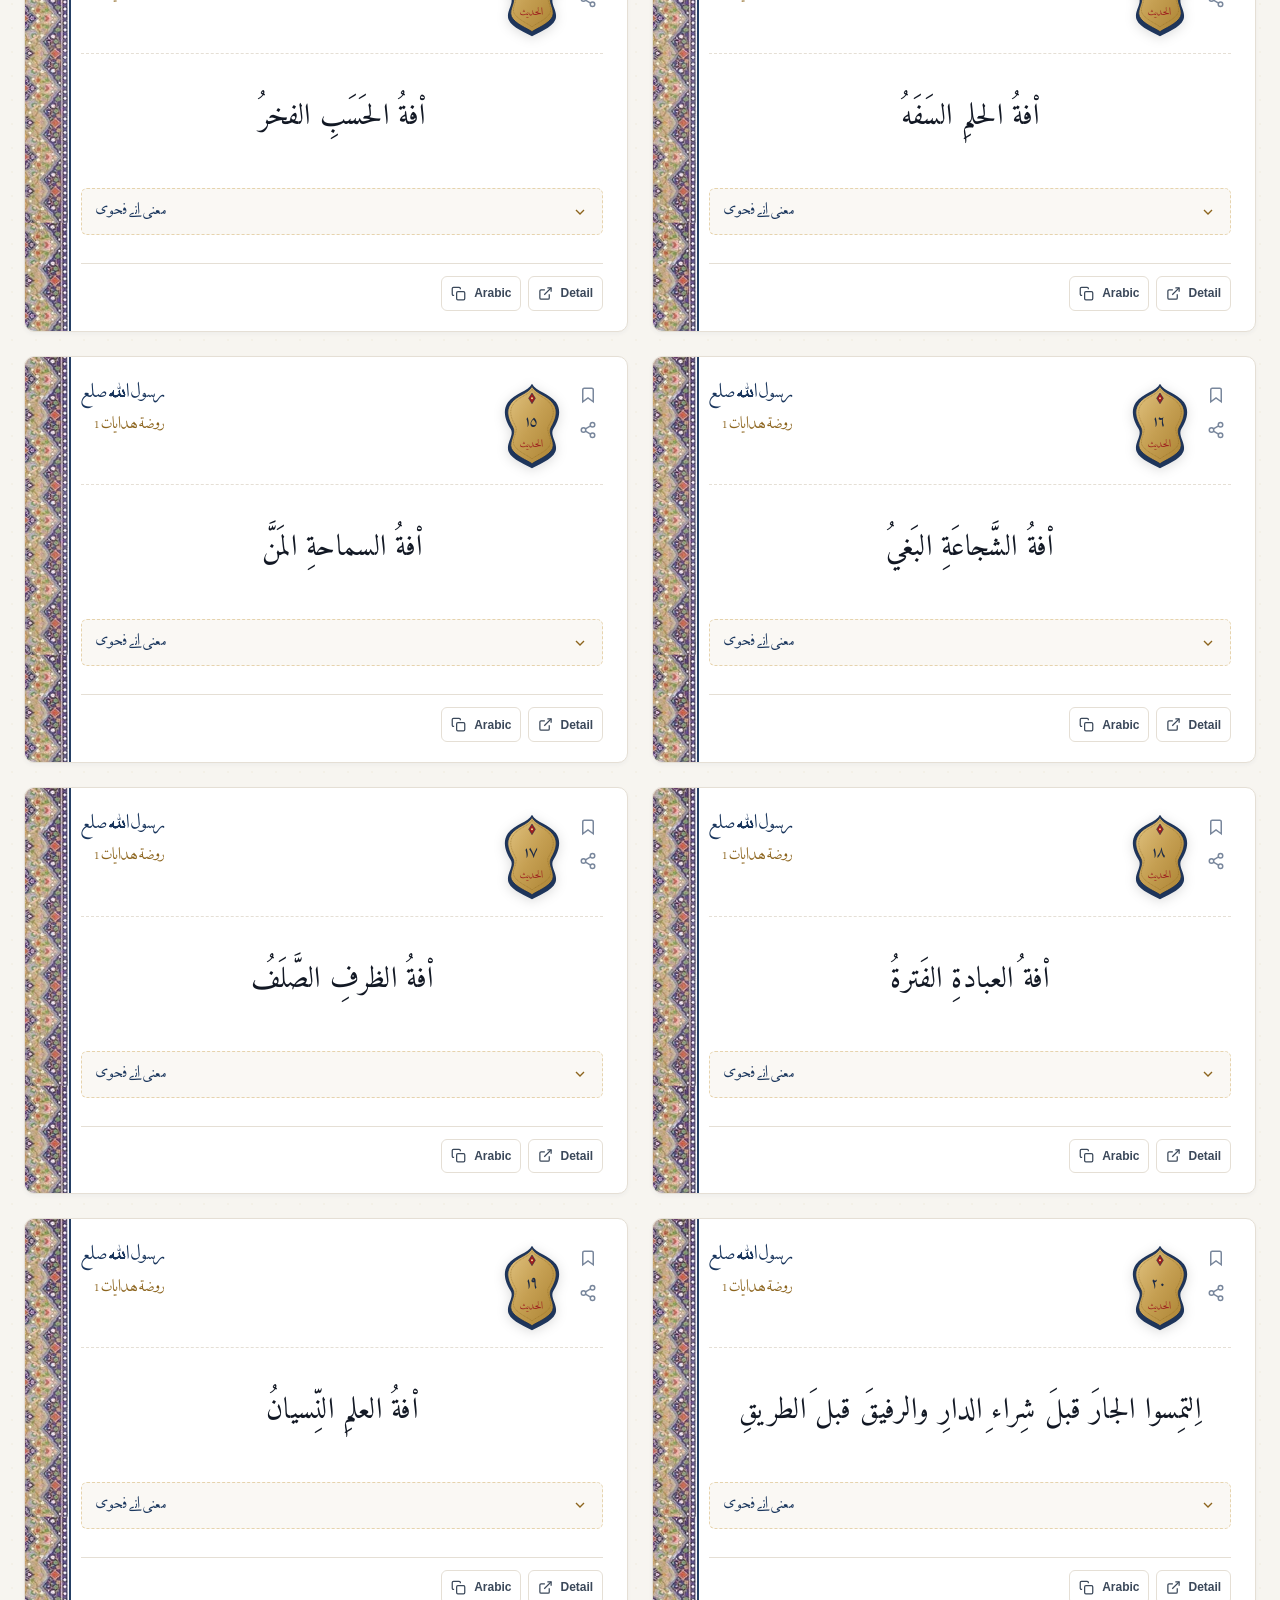
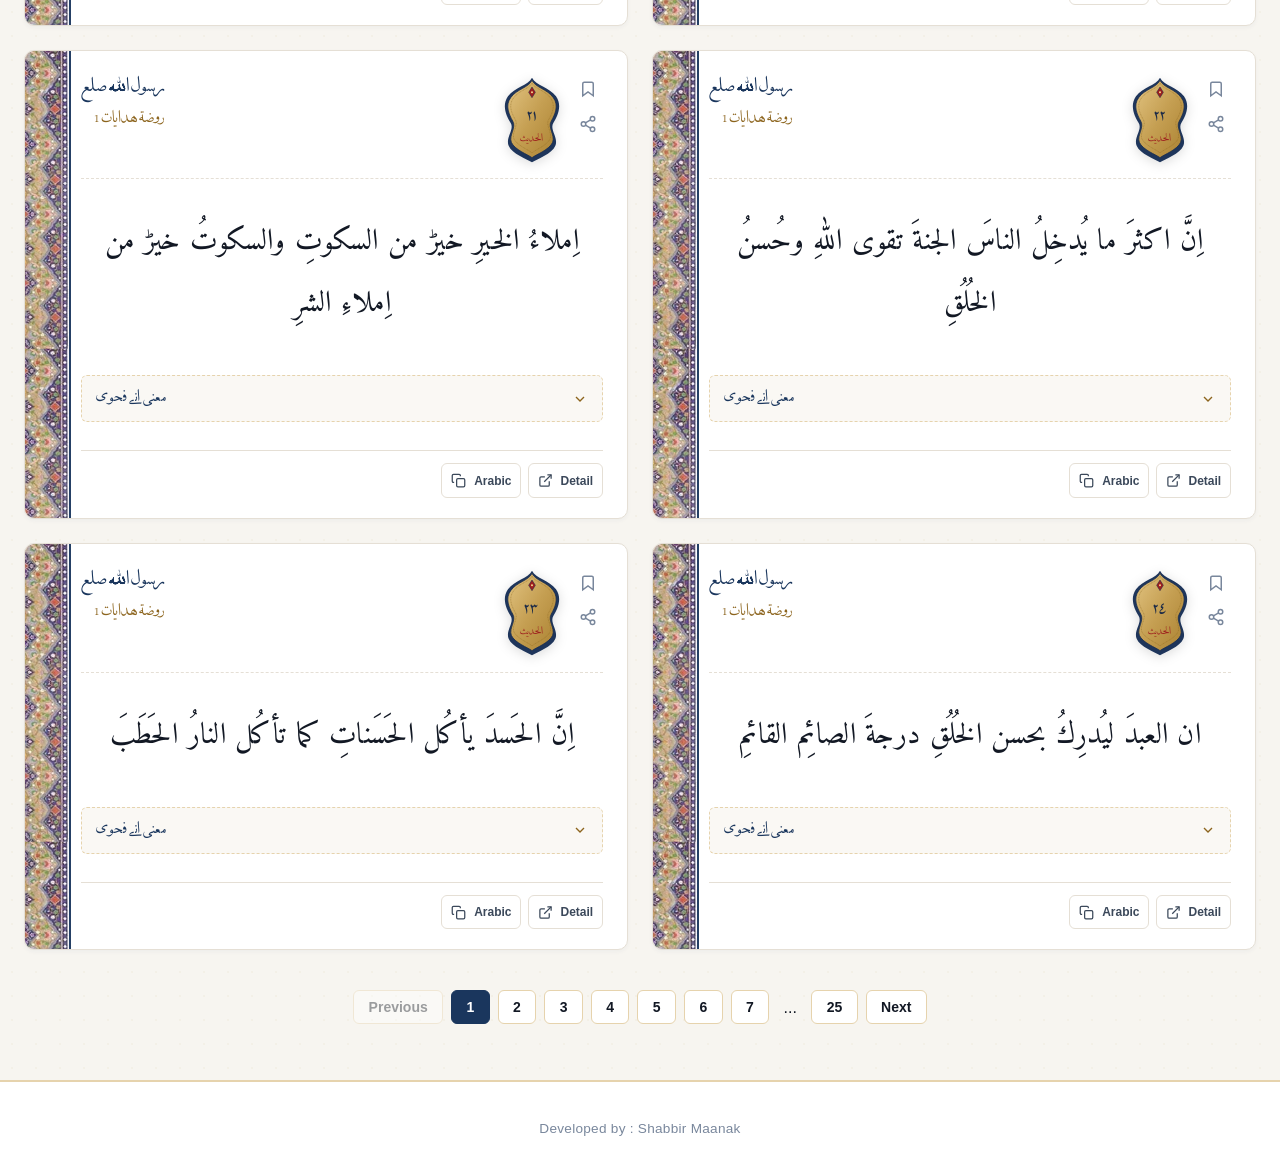
==== commit be168f24: "Fix mobile responsive UI: streamlined search bar, auto-fitting volume tabs, and clean subrow alignme" ====
--- a/index.html
+++ b/index.html
@@ -5,8 +5,8 @@
   <meta name="viewport" content="width=device-width, initial-scale=1.0">
   <title>روضة هدايات</title>
   <meta name="description" content="روضة هدايات">
-  <link rel="stylesheet" href="css/fonts.css?v=4.9">
-  <link rel="stylesheet" href="css/styles.css?v=4.9">
+  <link rel="stylesheet" href="css/fonts.css?v=5.0">
+  <link rel="stylesheet" href="css/styles.css?v=5.0">
 </head>
 <body>
 
@@ -81,22 +81,24 @@
             <option value="all">All Speakers & Personalities</option>
           </select>
 
-          <select id="sortSelect" class="select-control" onchange="setSort(this.value)">
-            <option value="default">Sort: Default Order</option>
-            <option value="serial_asc">Sort: Serial # (Ascending)</option>
-            <option value="serial_desc">Sort: Serial # (Descending)</option>
-            <option value="arabic_asc">Sort: Arabic (Alphabetical)</option>
-            <option value="english_asc">Sort: English (A-Z)</option>
-          </select>
+          <div class="filter-controls-subrow">
+            <select id="sortSelect" class="select-control" onchange="setSort(this.value)">
+              <option value="default">Sort: Default Order</option>
+              <option value="serial_asc">Sort: Serial # (Ascending)</option>
+              <option value="serial_desc">Sort: Serial # (Descending)</option>
+              <option value="arabic_asc">Sort: Arabic (Alphabetical)</option>
+              <option value="english_asc">Sort: English (A-Z)</option>
+            </select>
 
-          <!-- View Toggle (Grid / Table) -->
-          <div class="view-toggle">
-            <button class="view-btn active" data-view="grid" onclick="setViewMode('grid')" title="Grid Card View">
-              <svg width="18" height="18" viewBox="0 0 24 24" fill="none" stroke="currentColor" stroke-width="2"><rect x="3" y="3" width="7" height="7"></rect><rect x="14" y="3" width="7" height="7"></rect><rect x="14" y="14" width="7" height="7"></rect><rect x="3" y="14" width="7" height="7"></rect></svg>
-            </button>
-            <button class="view-btn" data-view="table" onclick="setViewMode('table')" title="Compact Table View">
-              <svg width="18" height="18" viewBox="0 0 24 24" fill="none" stroke="currentColor" stroke-width="2"><line x1="8" y1="6" x2="21" y2="6"></line><line x1="8" y1="12" x2="21" y2="12"></line><line x1="8" y1="18" x2="21" y2="18"></line><line x1="3" y1="6" x2="3.01" y2="6"></line><line x1="3" y1="12" x2="3.01" y2="12"></line><line x1="3" y1="18" x2="3.01" y2="18"></line></svg>
-            </button>
+            <!-- View Toggle (Grid / Table) -->
+            <div class="view-toggle">
+              <button class="view-btn active" data-view="grid" onclick="setViewMode('grid')" title="Grid Card View">
+                <svg width="18" height="18" viewBox="0 0 24 24" fill="none" stroke="currentColor" stroke-width="2"><rect x="3" y="3" width="7" height="7"></rect><rect x="14" y="3" width="7" height="7"></rect><rect x="14" y="14" width="7" height="7"></rect><rect x="3" y="14" width="7" height="7"></rect></svg>
+              </button>
+              <button class="view-btn" data-view="table" onclick="setViewMode('table')" title="Compact Table View">
+                <svg width="18" height="18" viewBox="0 0 24 24" fill="none" stroke="currentColor" stroke-width="2"><line x1="8" y1="6" x2="21" y2="6"></line><line x1="8" y1="12" x2="21" y2="12"></line><line x1="8" y1="18" x2="21" y2="18"></line><line x1="3" y1="6" x2="3.01" y2="6"></line><line x1="3" y1="12" x2="3.01" y2="12"></line><line x1="3" y1="18" x2="3.01" y2="18"></line></svg>
+              </button>
+            </div>
           </div>
         </div>
       </div>
@@ -144,7 +146,7 @@
   </footer>
 
   <!-- Scripts -->
-  <script src="data/raudat_data.js?v=4.9"></script>
-  <script src="js/app.js?v=4.9"></script>
+  <script src="data/raudat_data.js?v=5.0"></script>
+  <script src="js/app.js?v=5.0"></script>
 </body>
 </html>
--- a/css/styles.css
+++ b/css/styles.css
@@ -271,16 +271,18 @@
   background: var(--bg-surface);
   border: 2px solid var(--theme-gold);
   border-radius: var(--radius-md);
-  padding: 0.5rem 0.75rem 0.5rem 1rem;
-  display: flex;
-  align-items: center;
-  gap: 0.75rem;
-  box-shadow: 0 8px 24px rgba(182, 137, 54, 0.12);
+  padding: 0.35rem 0.5rem 0.35rem 0.85rem;
+  display: flex;
+  align-items: center;
+  flex-direction: row;
+  gap: 0.5rem;
+  min-height: 48px;
+  box-shadow: 0 4px 18px rgba(182, 137, 54, 0.12);
   transition: box-shadow 0.2s, border-color 0.2s;
 }
 
 .search-box:focus-within {
-  box-shadow: 0 10px 28px rgba(26, 54, 93, 0.18);
+  box-shadow: 0 6px 22px rgba(26, 54, 93, 0.18);
   border-color: var(--theme-lapis);
 }
 
@@ -291,13 +293,14 @@
 
 .search-input {
   flex: 1;
+  min-width: 0;
   border: none;
   outline: none;
-  font-size: 1.15rem;
+  font-size: 1.05rem;
   background: transparent;
   color: var(--text-primary);
   font-family: inherit;
-  width: 100%;
+  padding: 0.25rem 0;
 }
 
 .search-input::placeholder {
@@ -313,6 +316,7 @@
   border-radius: var(--radius-full);
   display: none;
   align-items: center;
+  flex-shrink: 0;
 }
 
 .search-clear-btn:hover {
@@ -324,12 +328,14 @@
   background: var(--bg-elevated);
   border: 1px solid var(--border-color);
   color: var(--text-secondary);
-  padding: 0.45rem 0.8rem;
+  padding: 0.4rem 0.65rem;
   border-radius: var(--radius-sm);
-  font-size: 0.825rem;
+  font-size: 0.8rem;
   font-weight: 600;
   outline: none;
   cursor: pointer;
+  flex-shrink: 0;
+  max-width: 140px;
 }
 
 /* Quick Topic Pills */
@@ -433,6 +439,12 @@
   align-items: center;
   gap: 0.65rem;
   flex-wrap: wrap;
+}
+
+.filter-controls-subrow {
+  display: flex;
+  align-items: center;
+  gap: 0.5rem;
 }
 
 .select-control {
@@ -1136,32 +1148,106 @@
     flex-wrap: wrap;
     gap: 0.75rem;
   }
+
+  .hero-section {
+    padding: 1.25rem 0 0.5rem;
+  }
+  .hero-title-arabic {
+    font-size: 2.3rem;
+    margin-bottom: 0.85rem;
+  }
+
+  /* Single-line streamlined search bar on mobile */
   .search-box {
+    flex-direction: row !important;
+    align-items: center;
+    padding: 0.35rem 0.45rem 0.35rem 0.75rem;
+    gap: 0.4rem;
+    min-height: 48px;
+  }
+  .search-input {
+    font-size: 0.98rem;
+  }
+  .search-scope-select {
+    max-width: 110px;
+    padding: 0.35rem 0.5rem;
+    font-size: 0.76rem;
+  }
+
+  .filter-bar {
+    padding: 0.75rem;
+    gap: 0.75rem;
+    margin-bottom: 1.25rem;
+  }
+  
+  .filter-top-row {
     flex-direction: column;
     align-items: stretch;
+    gap: 0.65rem;
+  }
+
+  /* Volume tabs stretch evenly without clipping or scrollbars */
+  .volume-tabs {
+    width: 100%;
+    display: flex;
+    justify-content: stretch;
+    gap: 0.2rem;
+    padding: 0.25rem;
+    overflow-x: visible;
+  }
+  .vol-tab {
+    flex: 1;
+    text-align: center;
+    padding: 0.45rem 0.2rem;
+    font-size: 0.84rem;
+    white-space: nowrap;
+  }
+
+  .filter-controls-group {
+    width: 100%;
+    display: flex;
+    flex-direction: column;
     gap: 0.5rem;
   }
-  .search-scope-select {
+  .filter-controls-group > .select-control {
     width: 100%;
   }
-  .hero-bismillah {
-    font-size: 1.8rem;
-  }
-  .hero-title-arabic {
-    font-size: 2rem;
-  }
+
+  .filter-controls-subrow {
+    display: flex;
+    gap: 0.5rem;
+    align-items: center;
+    width: 100%;
+  }
+  .filter-controls-subrow .select-control {
+    flex: 1;
+    min-width: 0;
+  }
+
   .kalam-card {
+    padding-left: 2.5rem;
+  }
+  .kalam-card::before {
+    width: 28px;
+    background-size: 28px auto;
+  }
+  .modal-body {
     padding-left: 2.75rem;
   }
-  .kalam-card::before {
+  .modal-body::before {
     width: 32px;
     background-size: 32px auto;
   }
-  .modal-body {
-    padding-left: 3rem;
-  }
-  .modal-body::before {
-    width: 36px;
-    background-size: 36px auto;
-  }
-}
+}
+
+@media (max-width: 420px) {
+  .vol-tab {
+    font-size: 0.78rem;
+    padding: 0.4rem 0.1rem;
+  }
+  .search-scope-select {
+    max-width: 95px;
+    font-size: 0.72rem;
+    padding: 0.3rem 0.35rem;
+  }
+}
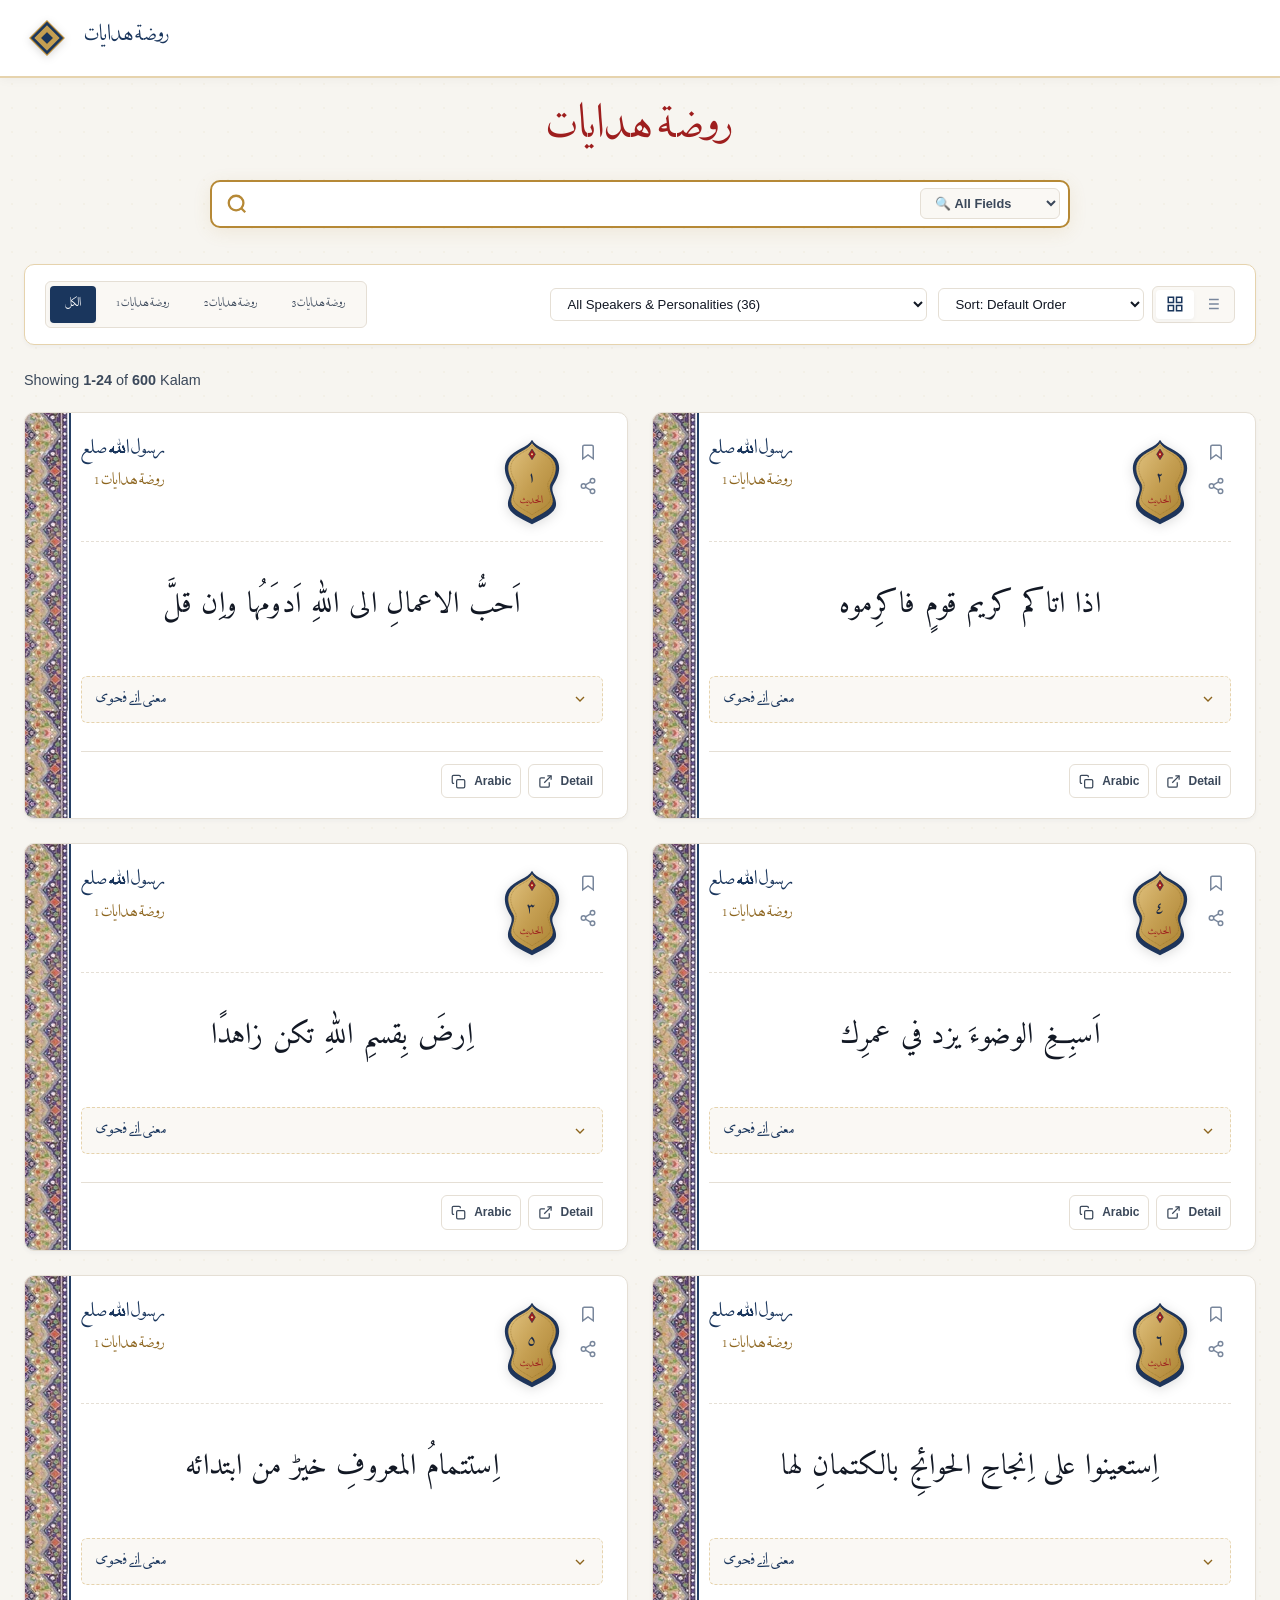
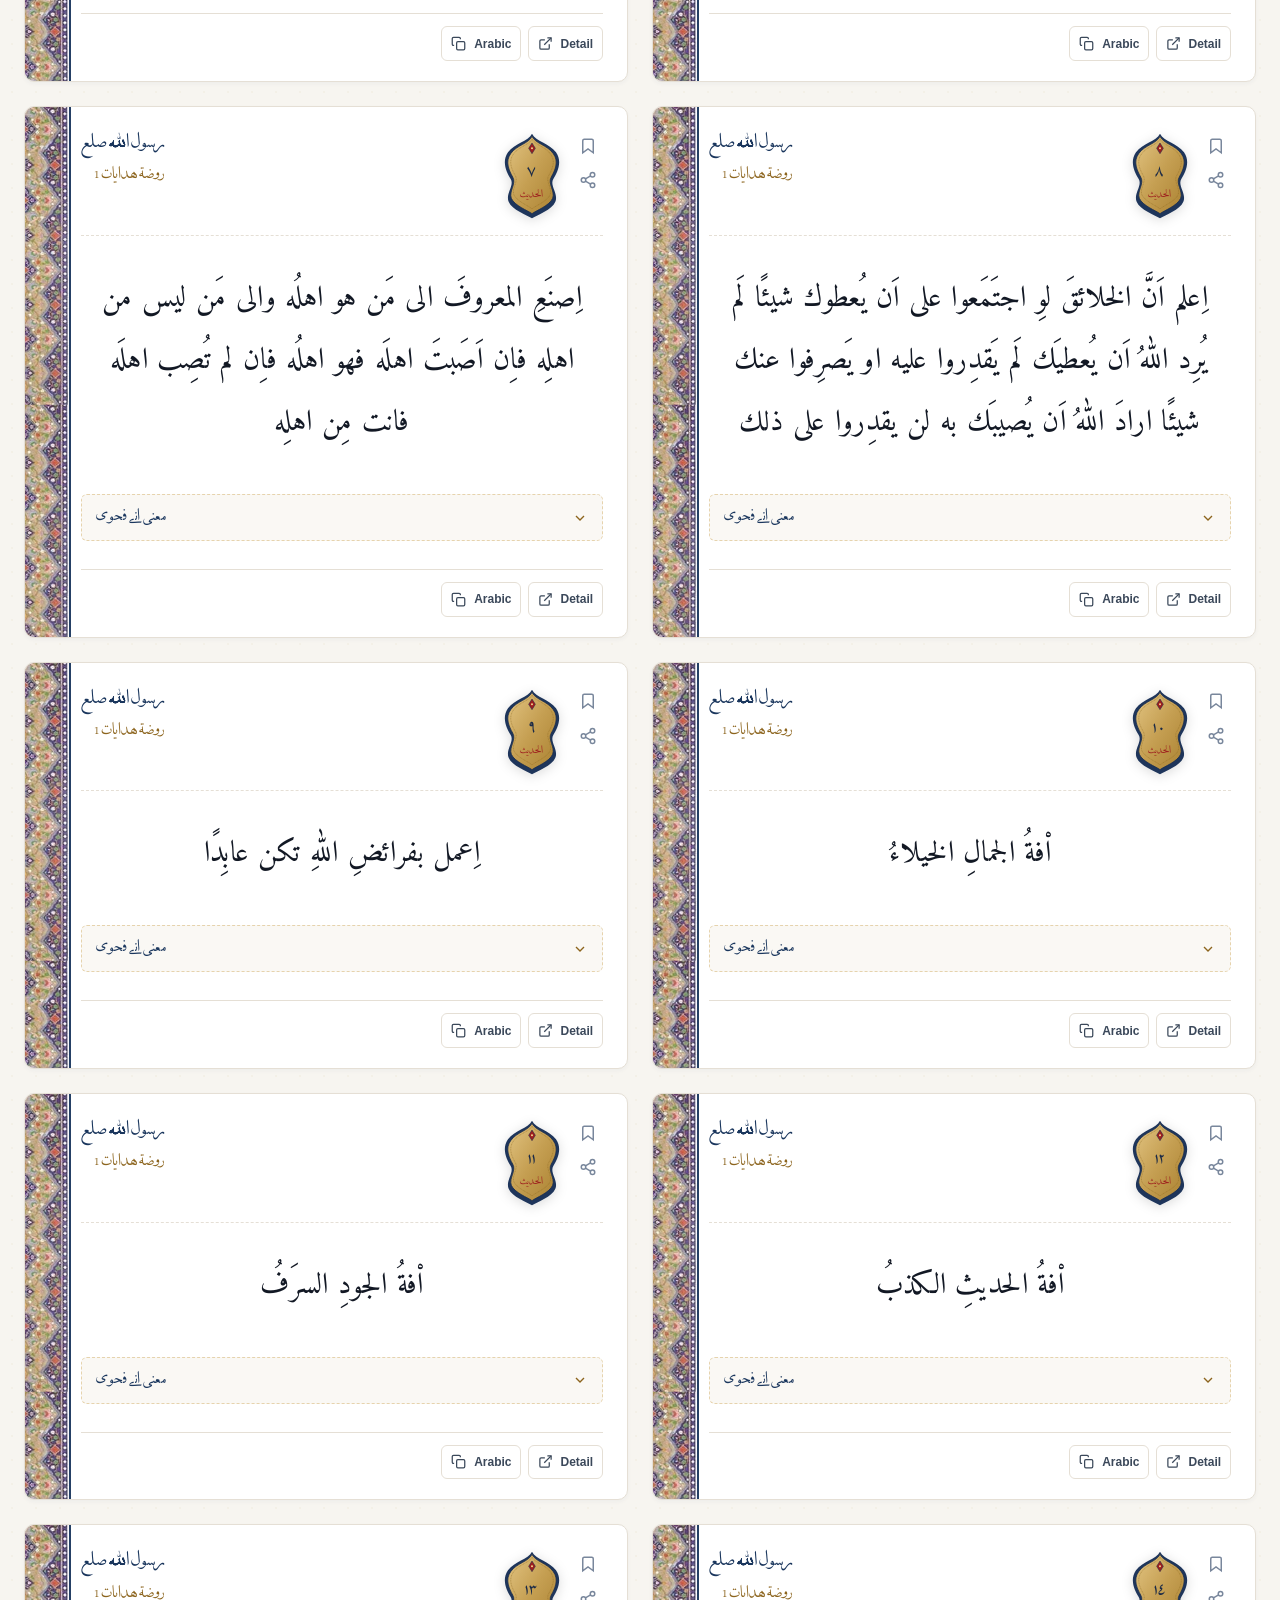
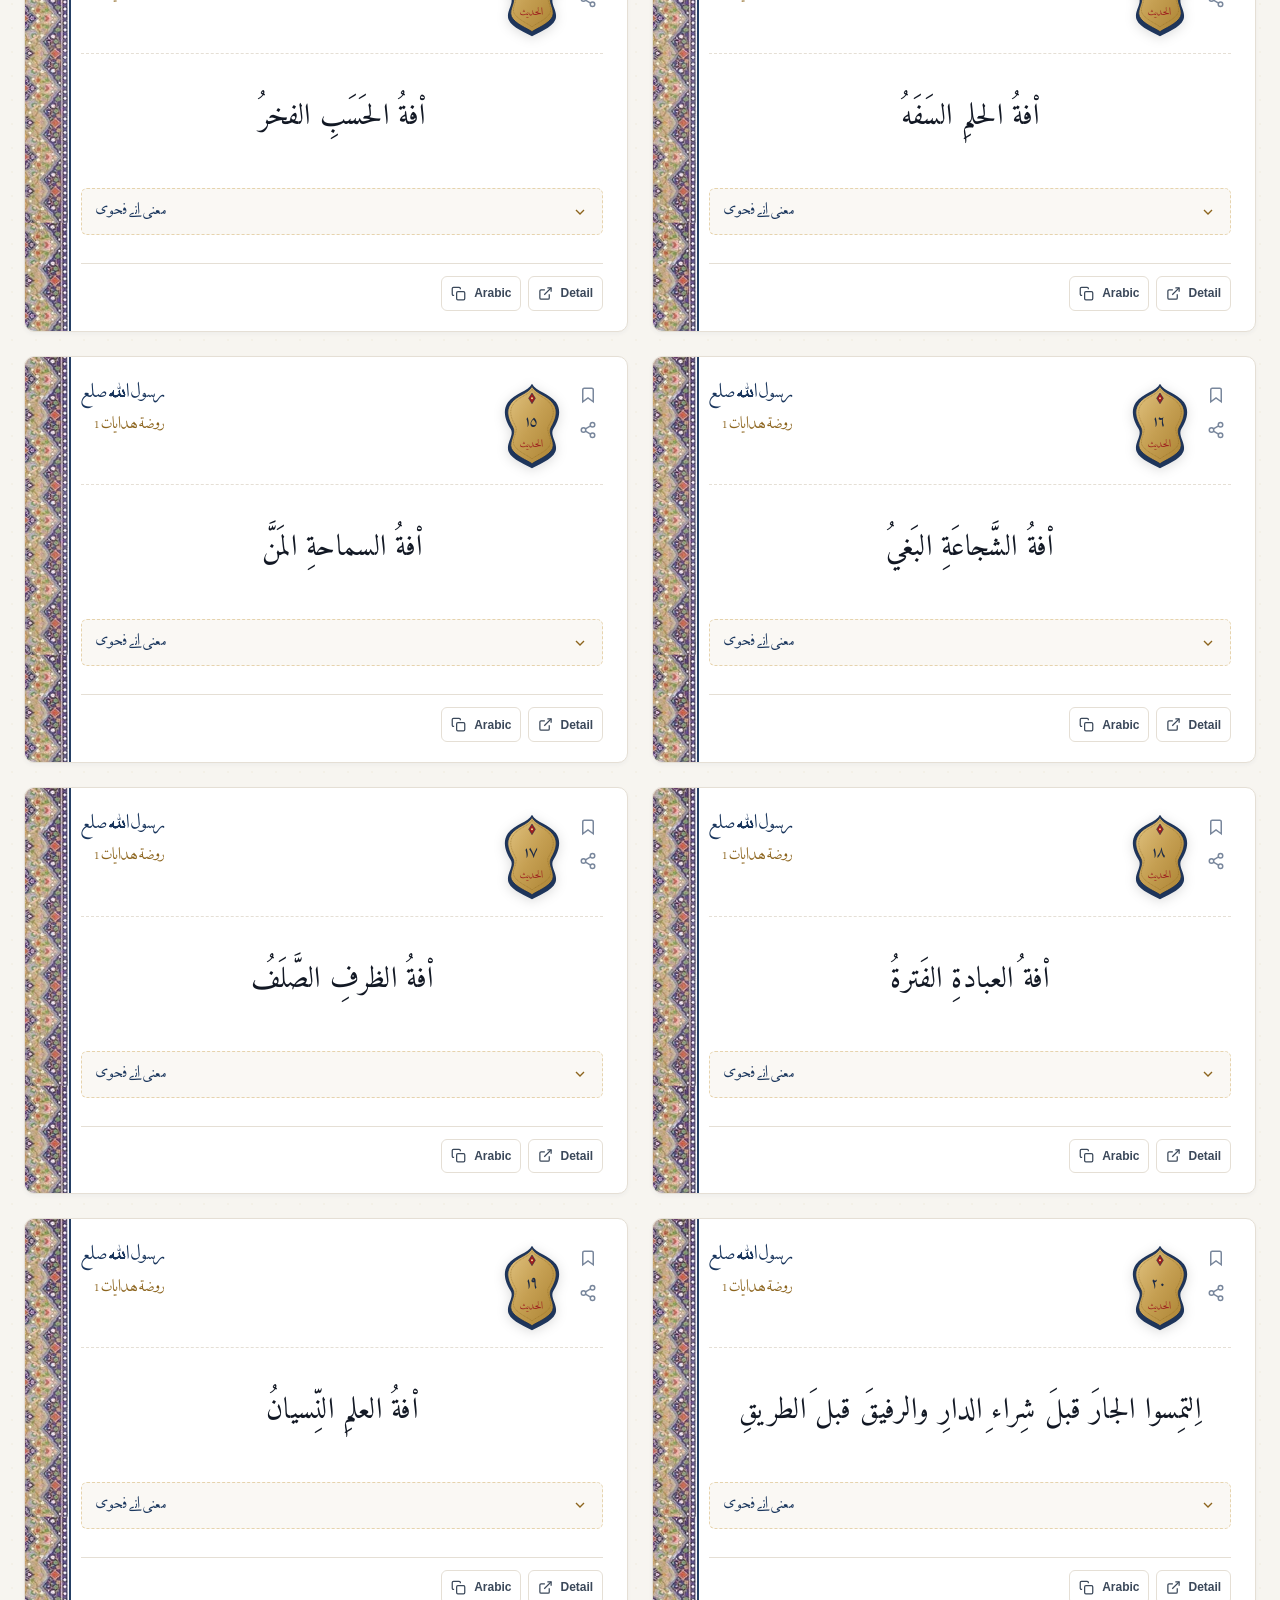
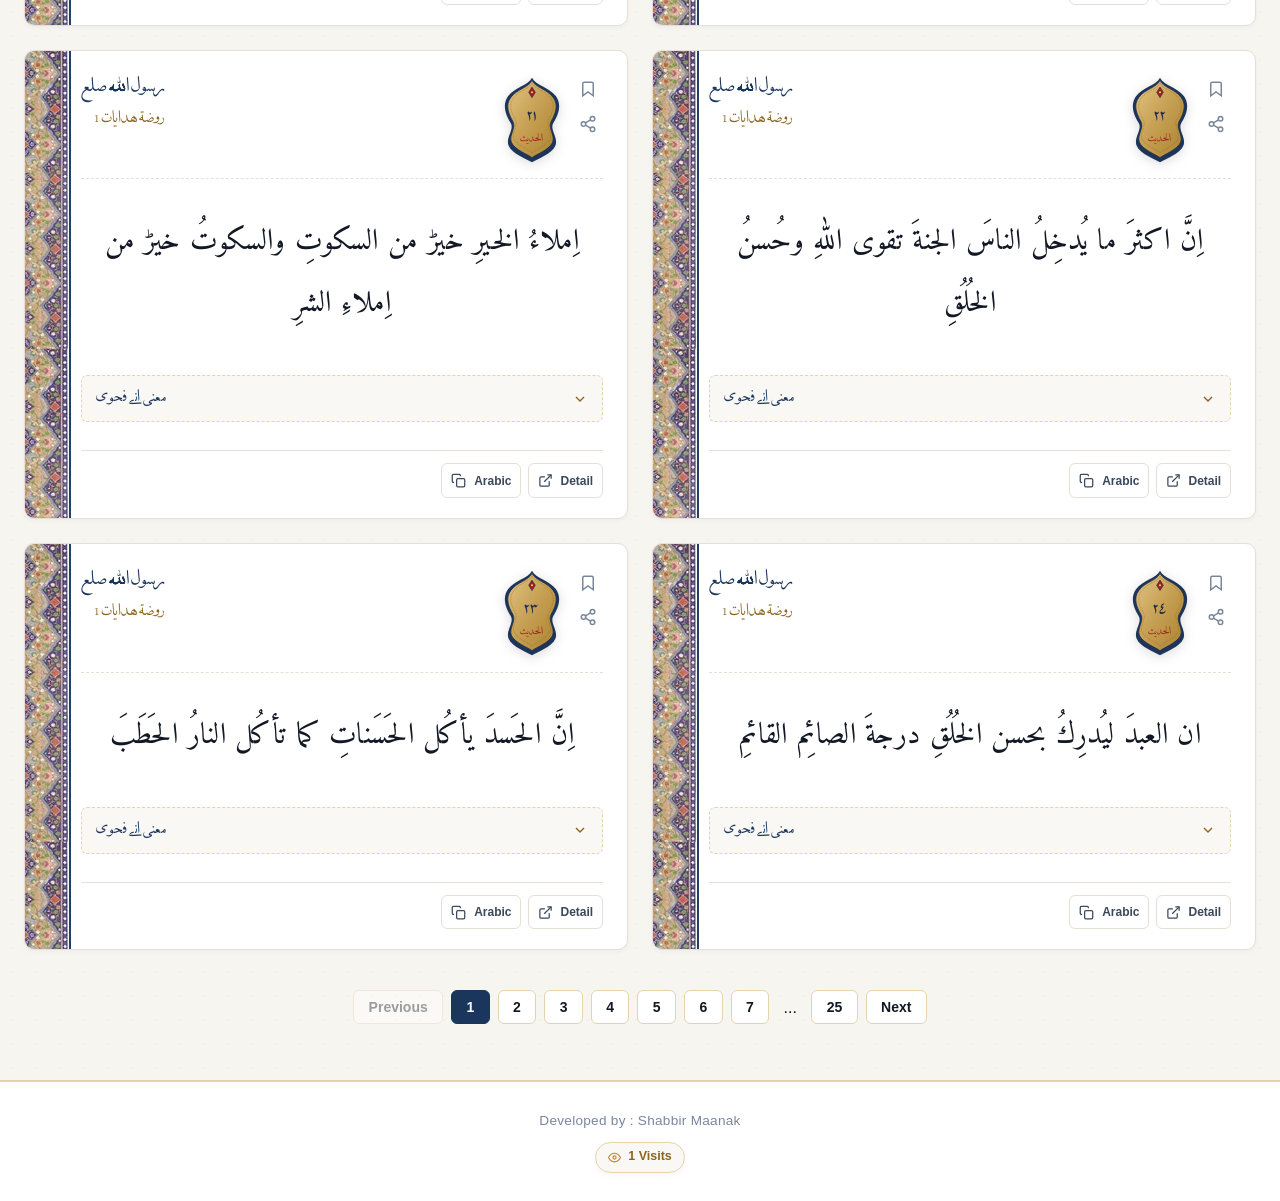
==== commit 6dd47678: "Implement live visitor tracking, analytics badge in footer, and traffic insights modal" ====
--- a/index.html
+++ b/index.html
@@ -5,8 +5,10 @@
   <meta name="viewport" content="width=device-width, initial-scale=1.0">
   <title>روضة هدايات</title>
   <meta name="description" content="روضة هدايات">
-  <link rel="stylesheet" href="css/fonts.css?v=5.0">
-  <link rel="stylesheet" href="css/styles.css?v=5.0">
+  <link rel="stylesheet" href="css/fonts.css?v=5.1">
+  <link rel="stylesheet" href="css/styles.css?v=5.1">
+  <!-- Privacy-friendly Web Analytics & Visitor Tracking -->
+  <script data-goatcounter="https://raudat-e-hidayat.goatcounter.com/count" async src="//gc.zgo.at/count.js"></script>
 </head>
 <body>
 
@@ -140,13 +142,20 @@
 
   <!-- App Footer -->
   <footer class="app-footer">
-    <div class="container">
-      <p style="font-size:0.85rem;color:var(--text-muted);letter-spacing:0.02em;">Developed by : Shabbir Maanak</p>
+    <div class="container footer-content">
+      <p class="footer-dev-text">Developed by : Shabbir Maanak</p>
+      <div id="visitorBadge" class="visitor-badge" onclick="openStatsModal()" title="Click to view analytics & visitor stats">
+        <svg width="13" height="13" viewBox="0 0 24 24" fill="none" stroke="currentColor" stroke-width="2">
+          <path d="M1 12s4-8 11-8 11 8 11 8-4 8-11 8-11-8-11-8z"></path>
+          <circle cx="12" cy="12" r="3"></circle>
+        </svg>
+        <span><span id="visitorCountNum">...</span> Visits</span>
+      </div>
     </div>
   </footer>
 
   <!-- Scripts -->
-  <script src="data/raudat_data.js?v=5.0"></script>
-  <script src="js/app.js?v=5.0"></script>
+  <script src="data/raudat_data.js?v=5.1"></script>
+  <script src="js/app.js?v=5.1"></script>
 </body>
 </html>
--- a/css/styles.css
+++ b/css/styles.css
@@ -1131,10 +1131,63 @@
 .app-footer {
   border-top: 2px solid var(--theme-gold-border);
   background: var(--bg-surface);
-  padding: 2.25rem 0;
+  padding: 1.75rem 0;
   text-align: center;
   color: var(--text-muted);
   font-size: 0.85rem;
+}
+
+.footer-content {
+  display: flex;
+  flex-direction: column;
+  align-items: center;
+  justify-content: center;
+  gap: 0.6rem;
+}
+
+.footer-dev-text {
+  font-size: 0.85rem;
+  color: var(--text-muted);
+  letter-spacing: 0.02em;
+  margin: 0;
+}
+
+.visitor-badge {
+  display: inline-flex;
+  align-items: center;
+  gap: 0.45rem;
+  padding: 0.28rem 0.75rem;
+  border-radius: var(--radius-full);
+  background: var(--bg-elevated);
+  border: 1px solid var(--theme-gold-border);
+  color: var(--theme-gold-dark);
+  font-size: 0.78rem;
+  font-weight: 600;
+  cursor: pointer;
+  transition: all 0.2s ease;
+  box-shadow: 0 2px 6px rgba(0, 0, 0, 0.04);
+  text-decoration: none;
+  user-select: none;
+}
+
+.visitor-badge:hover {
+  background: var(--theme-gold-light);
+  border-color: var(--theme-gold);
+  transform: translateY(-1px);
+}
+
+.visitor-badge svg {
+  color: var(--theme-gold);
+}
+
+[data-theme="dark"] .visitor-badge {
+  color: var(--theme-gold);
+  background: rgba(182, 137, 54, 0.12);
+  border-color: rgba(182, 137, 54, 0.28);
+}
+
+[data-theme="dark"] .visitor-badge:hover {
+  background: rgba(182, 137, 54, 0.22);
 }
 
 /* Responsive */
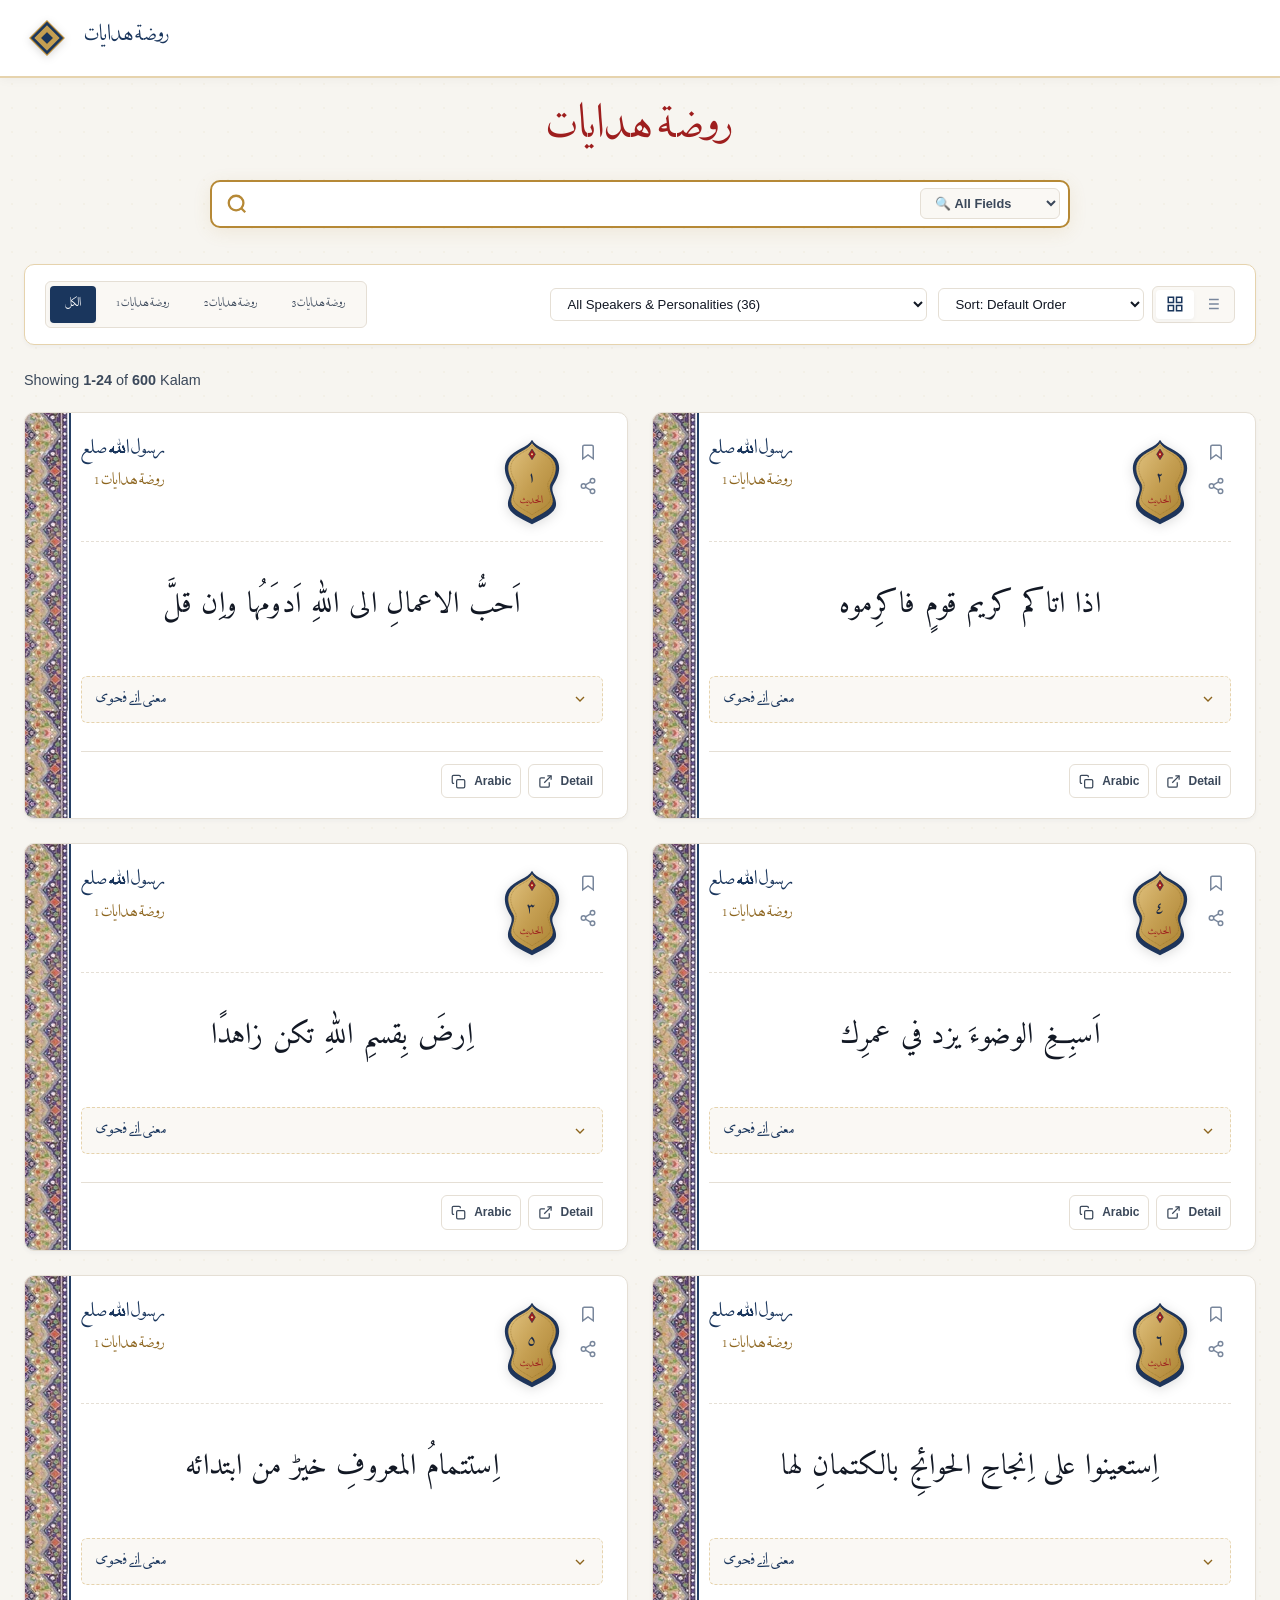
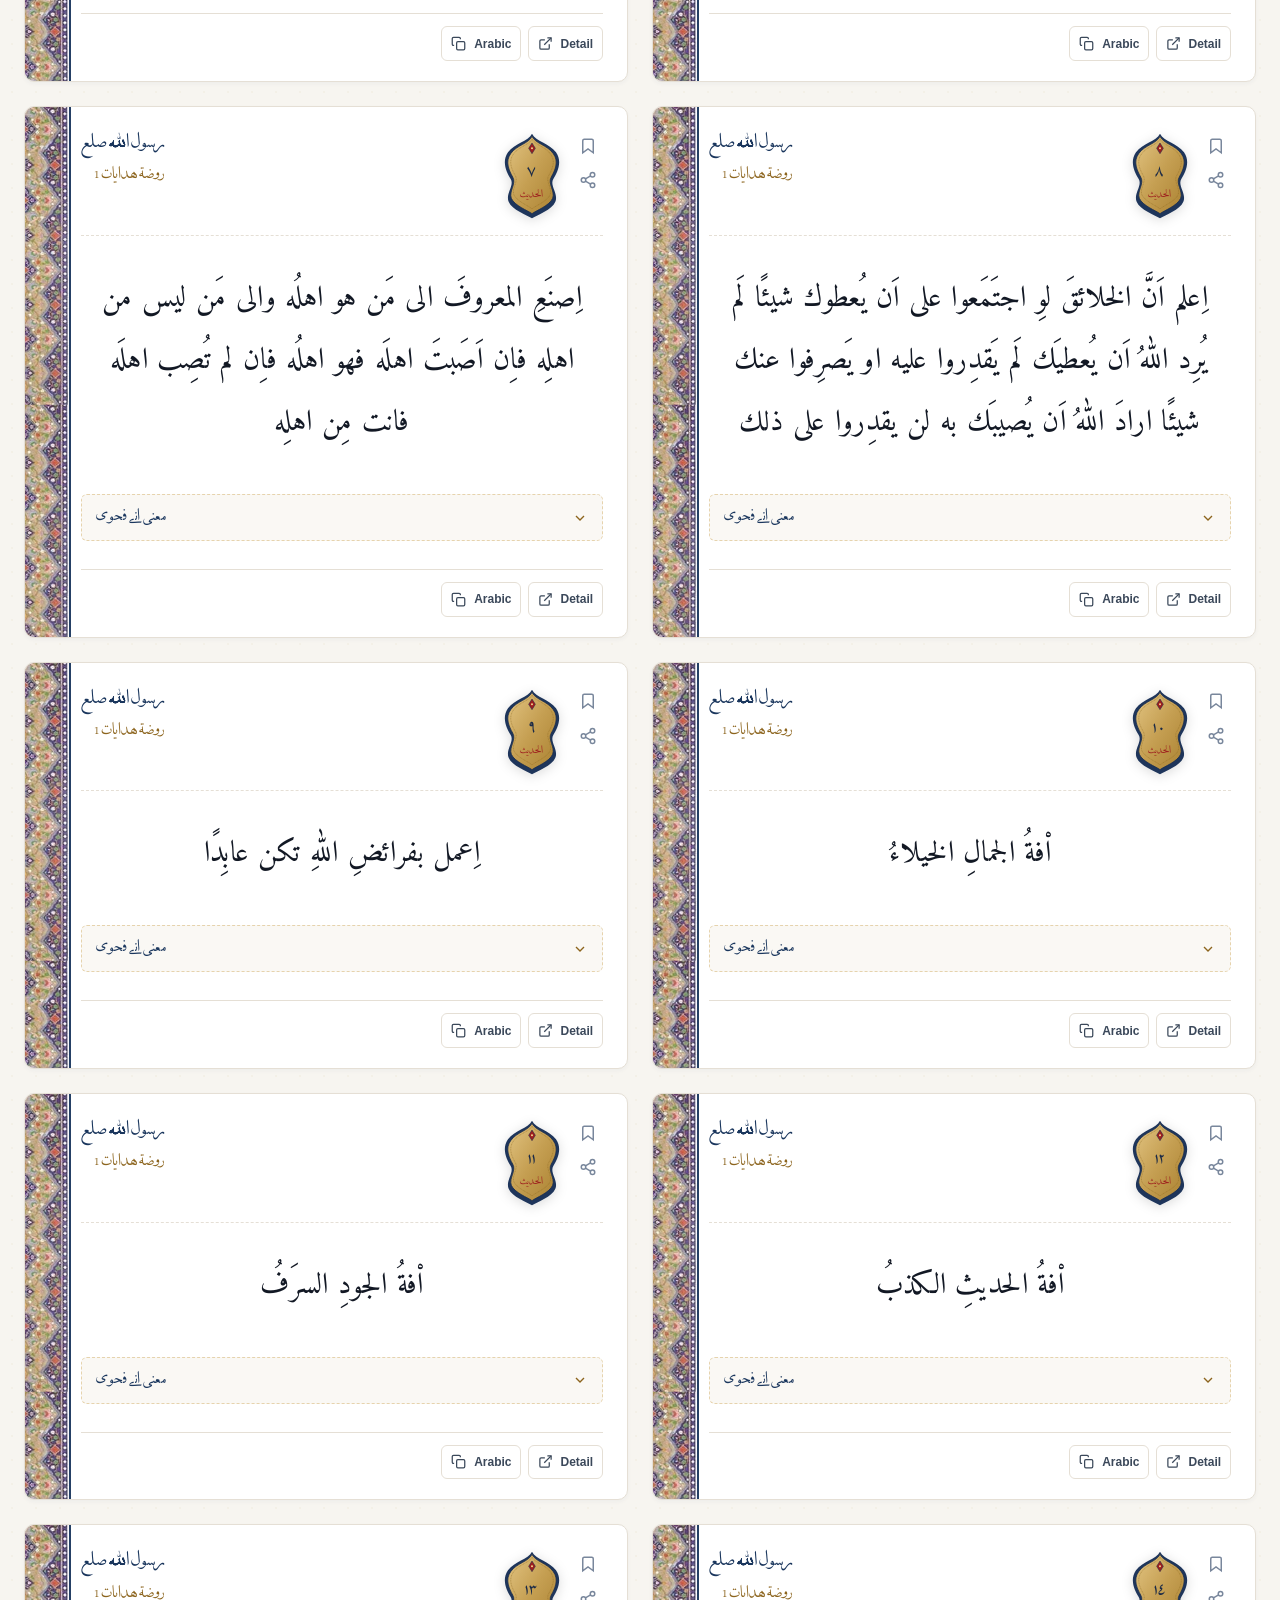
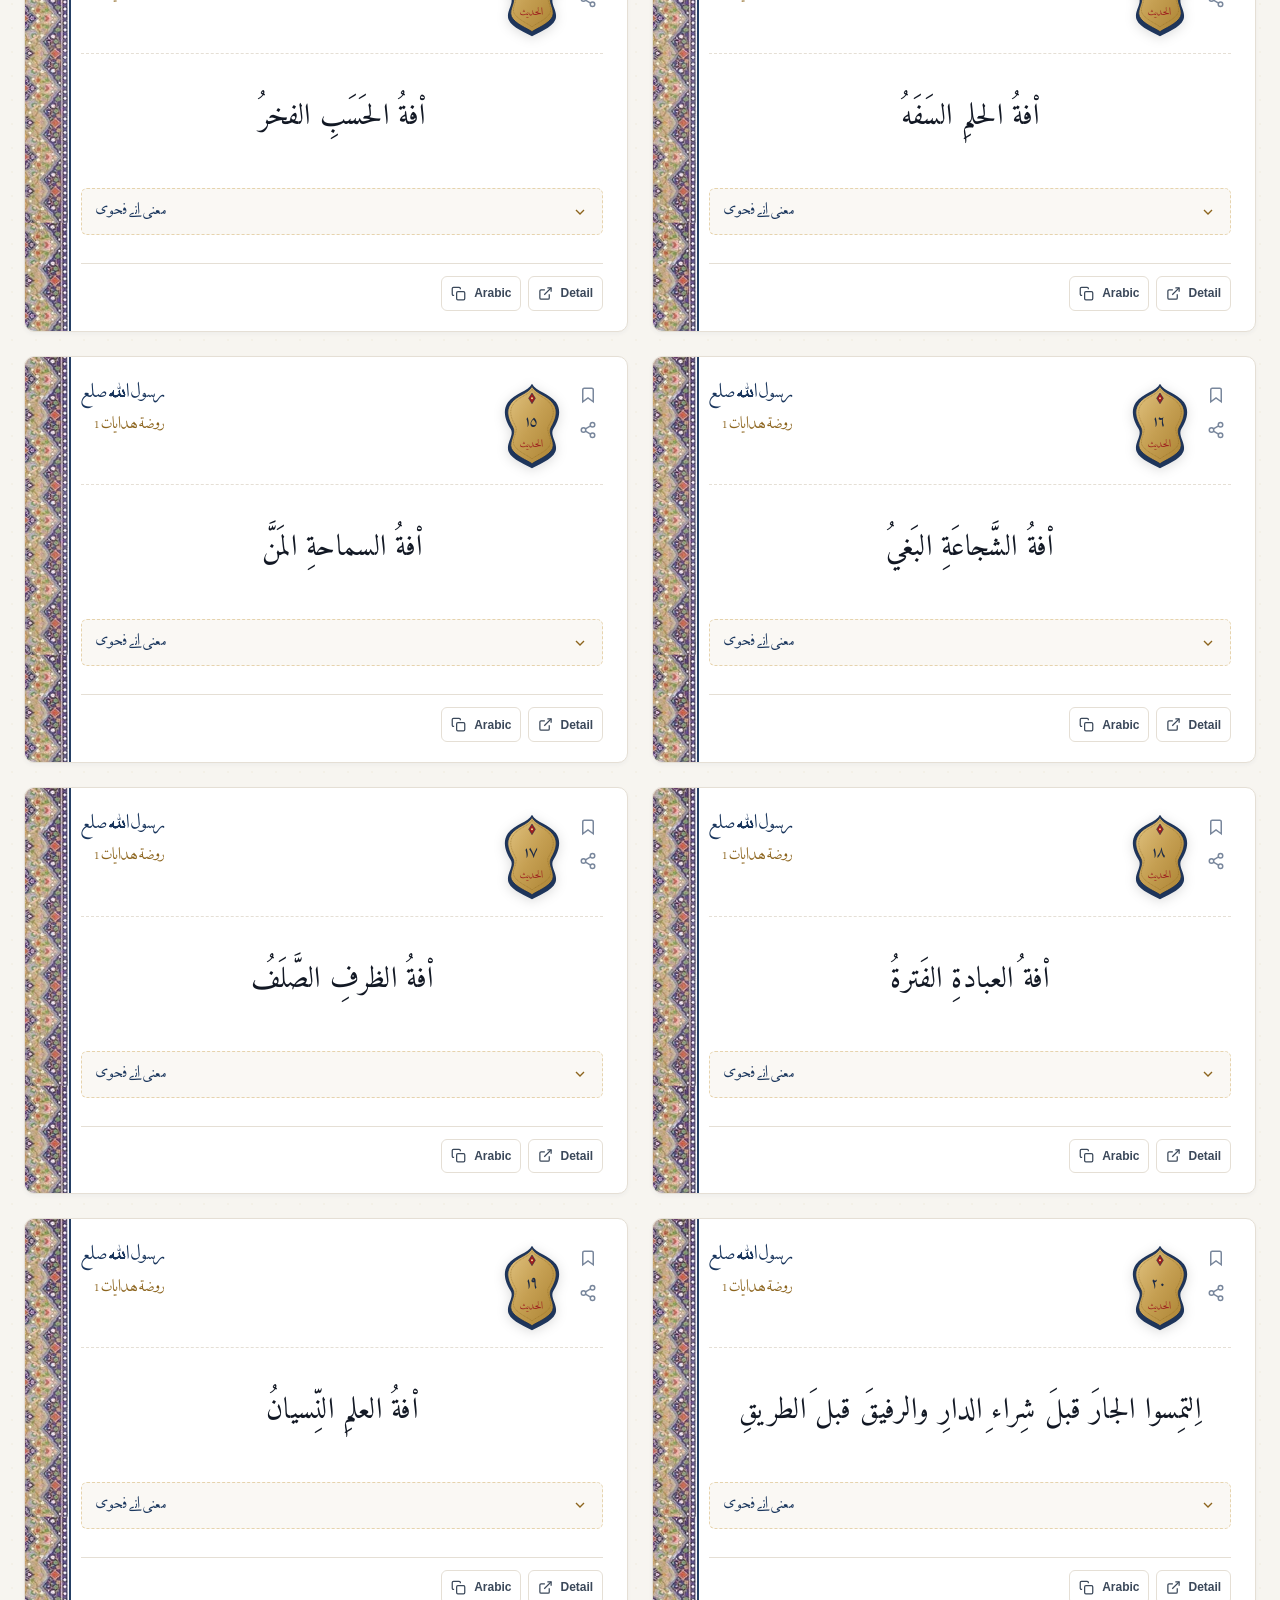
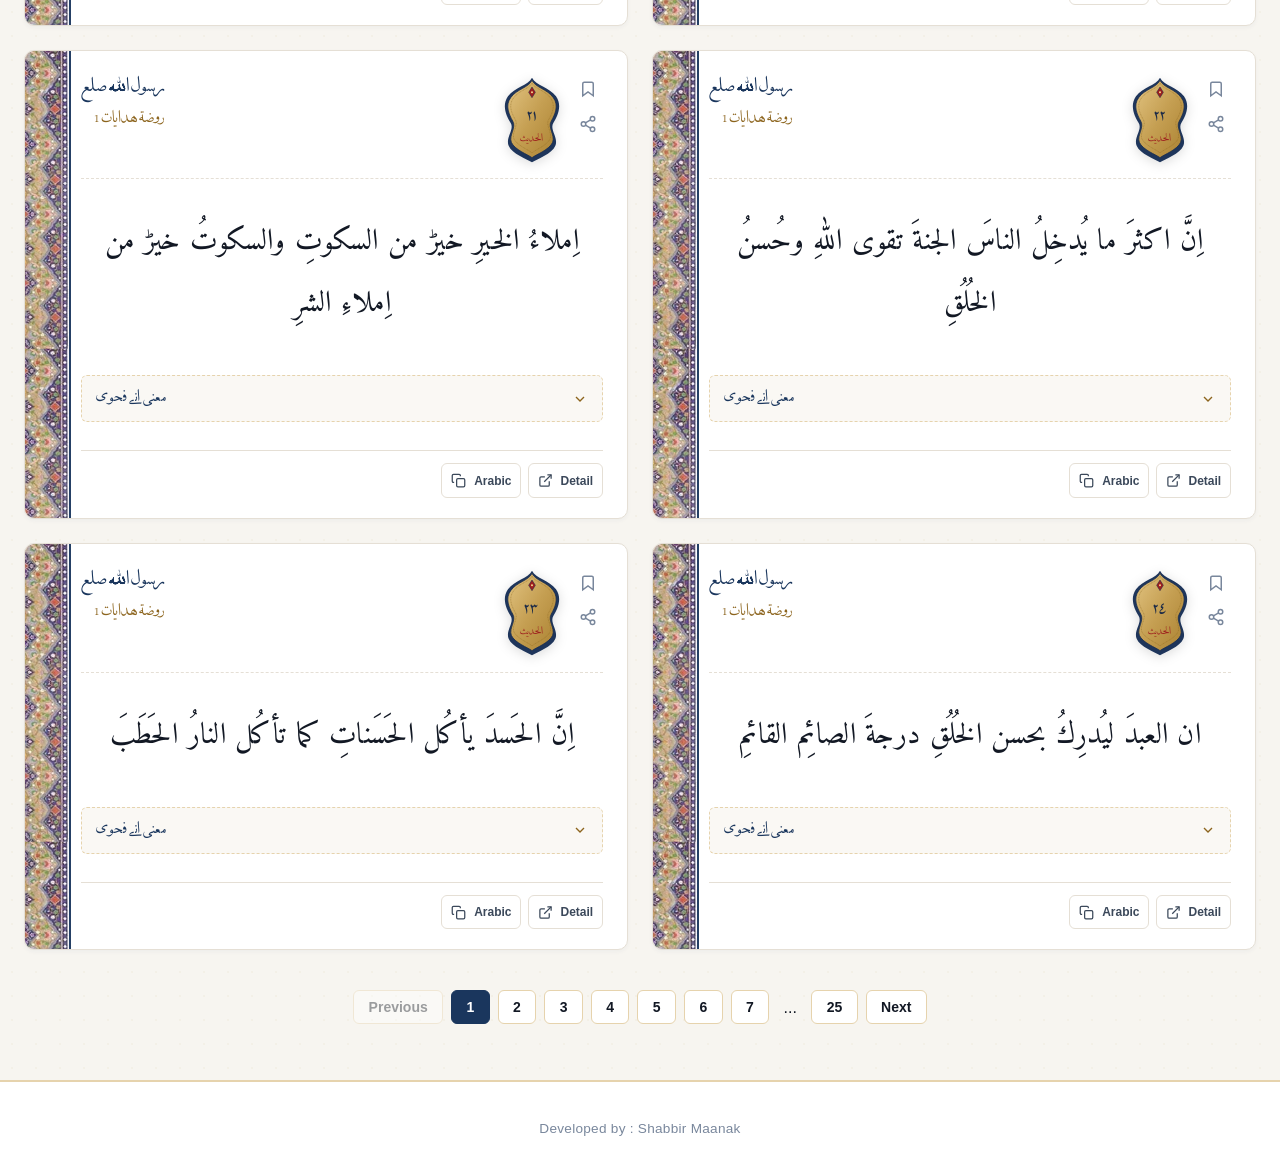
==== commit 0a9d09e4: "Switch to silent database visitor tracking: hide public counts and add admin visitor_report.py tool" ====
--- a/index.html
+++ b/index.html
@@ -5,10 +5,8 @@
   <meta name="viewport" content="width=device-width, initial-scale=1.0">
   <title>روضة هدايات</title>
   <meta name="description" content="روضة هدايات">
-  <link rel="stylesheet" href="css/fonts.css?v=5.1">
-  <link rel="stylesheet" href="css/styles.css?v=5.1">
-  <!-- Privacy-friendly Web Analytics & Visitor Tracking -->
-  <script data-goatcounter="https://raudat-e-hidayat.goatcounter.com/count" async src="//gc.zgo.at/count.js"></script>
+  <link rel="stylesheet" href="css/fonts.css?v=5.2">
+  <link rel="stylesheet" href="css/styles.css?v=5.2">
 </head>
 <body>
 
@@ -142,20 +140,13 @@
 
   <!-- App Footer -->
   <footer class="app-footer">
-    <div class="container footer-content">
-      <p class="footer-dev-text">Developed by : Shabbir Maanak</p>
-      <div id="visitorBadge" class="visitor-badge" onclick="openStatsModal()" title="Click to view analytics & visitor stats">
-        <svg width="13" height="13" viewBox="0 0 24 24" fill="none" stroke="currentColor" stroke-width="2">
-          <path d="M1 12s4-8 11-8 11 8 11 8-4 8-11 8-11-8-11-8z"></path>
-          <circle cx="12" cy="12" r="3"></circle>
-        </svg>
-        <span><span id="visitorCountNum">...</span> Visits</span>
-      </div>
+    <div class="container">
+      <p style="font-size:0.85rem;color:var(--text-muted);letter-spacing:0.02em;">Developed by : Shabbir Maanak</p>
     </div>
   </footer>
 
   <!-- Scripts -->
-  <script src="data/raudat_data.js?v=5.1"></script>
-  <script src="js/app.js?v=5.1"></script>
+  <script src="data/raudat_data.js?v=5.2"></script>
+  <script src="js/app.js?v=5.2"></script>
 </body>
 </html>
--- a/css/styles.css
+++ b/css/styles.css
@@ -1131,63 +1131,10 @@
 .app-footer {
   border-top: 2px solid var(--theme-gold-border);
   background: var(--bg-surface);
-  padding: 1.75rem 0;
+  padding: 2.25rem 0;
   text-align: center;
   color: var(--text-muted);
   font-size: 0.85rem;
-}
-
-.footer-content {
-  display: flex;
-  flex-direction: column;
-  align-items: center;
-  justify-content: center;
-  gap: 0.6rem;
-}
-
-.footer-dev-text {
-  font-size: 0.85rem;
-  color: var(--text-muted);
-  letter-spacing: 0.02em;
-  margin: 0;
-}
-
-.visitor-badge {
-  display: inline-flex;
-  align-items: center;
-  gap: 0.45rem;
-  padding: 0.28rem 0.75rem;
-  border-radius: var(--radius-full);
-  background: var(--bg-elevated);
-  border: 1px solid var(--theme-gold-border);
-  color: var(--theme-gold-dark);
-  font-size: 0.78rem;
-  font-weight: 600;
-  cursor: pointer;
-  transition: all 0.2s ease;
-  box-shadow: 0 2px 6px rgba(0, 0, 0, 0.04);
-  text-decoration: none;
-  user-select: none;
-}
-
-.visitor-badge:hover {
-  background: var(--theme-gold-light);
-  border-color: var(--theme-gold);
-  transform: translateY(-1px);
-}
-
-.visitor-badge svg {
-  color: var(--theme-gold);
-}
-
-[data-theme="dark"] .visitor-badge {
-  color: var(--theme-gold);
-  background: rgba(182, 137, 54, 0.12);
-  border-color: rgba(182, 137, 54, 0.28);
-}
-
-[data-theme="dark"] .visitor-badge:hover {
-  background: rgba(182, 137, 54, 0.22);
 }
 
 /* Responsive */
